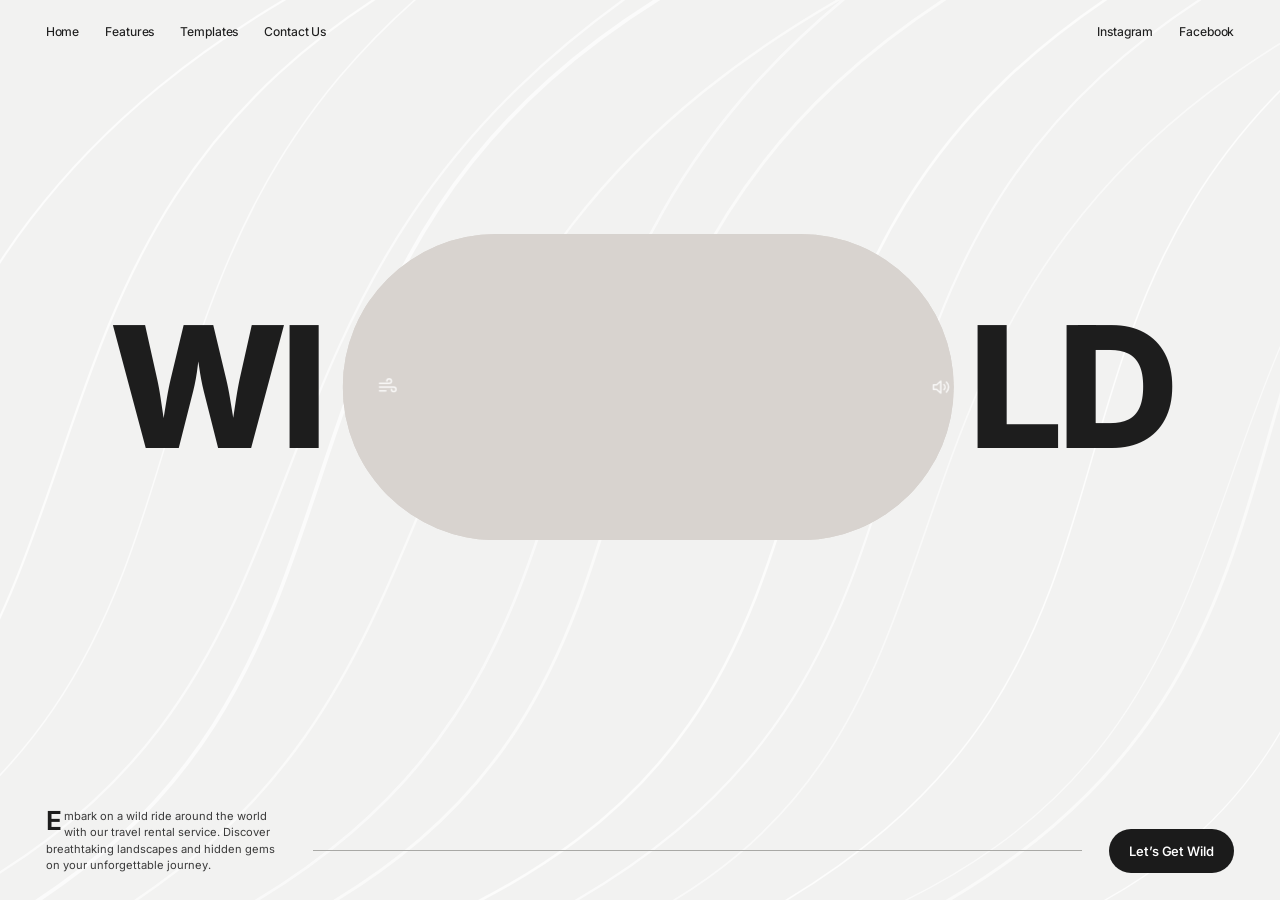
==== index.html @ ed78b102 "Add Wild pill hero: single-file reveal animation with self-hosted Inter Co-Authored-By: Claude Opus " ====
<!doctype html>
<html lang="en">
<head>
<meta charset="utf-8">
<meta name="viewport" content="width=device-width, initial-scale=1">
<title>Wild — Travel Rentals</title>
<meta name="description" content="Wild: travel rental service. Discover breathtaking landscapes and hidden gems.">
<link rel="preload" href="fonts/InterVariable.woff2" as="font" type="font/woff2" crossorigin>
<link rel="preload" href="https://d2ol7oe51mr4n9.cloudfront.net/user_38xzZboKViGWJOttwIXH07lWA1P/726b168c-da47-4682-a255-cc3e02f89bae.jpg" as="image">
<style>
  @font-face {
    font-family: "Inter";
    src: url("fonts/InterVariable.woff2") format("woff2");
    font-weight: 400 800;
    font-style: normal;
    font-display: block;
  }

  :root {
    --page: #ffffff;
    --paper: #f2f2f1;
    --ink: #1d1d1d;
    --ink-2: #3a3a3a;
    --rule: #a9a9a6;
    --btn: #1b1b1b;
    --pill-fill: #d8d3cf;
    --hair: #b9b9b9;
    --fs: min(19.6vh, 13.2vw);
    --side: calc(var(--fs) * 0.27);
  }

  * { box-sizing: border-box; margin: 0; padding: 0; }

  html, body { height: 100%; }

  body {
    background: var(--page);
    color: var(--ink);
    font-family: "Inter", system-ui, sans-serif;
    overflow: hidden;
    -webkit-font-smoothing: antialiased;
    text-rendering: optimizeLegibility;
  }

  a { color: inherit; text-decoration: none; }

  /* ---------- background ---------- */
  .paper {
    position: fixed;
    inset: 0;
    background: var(--paper);
    opacity: 0;
    pointer-events: none;
    z-index: 0;
  }
  .paper svg { position: absolute; inset: 0; width: 100%; height: 100%; display: block; }
  .paper path { fill: none; stroke: #fff; stroke-linecap: round; vector-effect: non-scaling-stroke; }

  /* ---------- nav ---------- */
  .nav {
    position: fixed;
    top: 0; left: 0; right: 0;
    display: flex;
    justify-content: space-between;
    align-items: center;
    padding: calc(var(--fs) * 0.14) var(--side) 0;
    font-size: max(12px, calc(var(--fs) * 0.072));
    font-weight: 450;
    letter-spacing: -0.005em;
    z-index: 3;
    transform: translateY(-140%);
  }
  .nav ul { display: flex; list-style: none; gap: 2.1em; }
  .nav a { transition: opacity .2s; }
  .nav a:hover { opacity: .55; }
  .nav a:focus-visible, .btn:focus-visible, .icon-btn:focus-visible {
    outline: 2px solid var(--ink); outline-offset: 3px; border-radius: 4px;
  }

  /* ---------- hero ---------- */
  .hero {
    position: fixed;
    left: 50%;
    top: 43%;
    transform: translate(-50%, -50%);
    display: flex;
    align-items: center;
    font-size: var(--fs);
    gap: 0.026em;
    z-index: 2;
  }
  .word {
    font-weight: 800;
    letter-spacing: -0.045em;
    line-height: 0.8;
    white-space: nowrap;
    color: var(--ink);
    user-select: none;
  }
  .word.wi { padding-right: 0.045em; } /* re-balance trailing tracking */

  .pill {
    position: relative;
    flex: none;
    height: 1.81em;
    width: 0.012em;
    border-radius: 999px;
    overflow: hidden;
    background: var(--pill-fill);
    clip-path: inset(50% 0);
    isolation: isolate;
  }
  .pill video {
    position: absolute;
    top: 0;
    left: 50%;
    height: 100%;
    width: 4.2em;
    transform: translateX(-50%);
    object-fit: cover;
    object-position: center top;
    display: block;
    background: var(--pill-fill) url("https://d2ol7oe51mr4n9.cloudfront.net/user_38xzZboKViGWJOttwIXH07lWA1P/726b168c-da47-4682-a255-cc3e02f89bae.jpg") center top / cover no-repeat;
  }
  .hairline {
    position: absolute;
    inset: 0;
    background: var(--hair);
    z-index: 1;
  }
  .icon-btn {
    position: absolute;
    top: 50%;
    width: 0.13em;
    height: 0.13em;
    min-width: 22px; min-height: 22px;
    transform: translateY(-50%);
    display: grid;
    place-items: center;
    background: none;
    border: 0;
    color: #fff;
    opacity: 0;
    z-index: 2;
    cursor: pointer;
    padding: 0;
  }
  .icon-btn svg { width: 100%; height: 100%; display: block; overflow: visible; }
  .icon-btn svg * { fill: none; stroke: currentColor; stroke-width: 1.5; stroke-linecap: round; stroke-linejoin: round; vector-effect: non-scaling-stroke; }
  .icon-breeze { left: 0.2em; cursor: default; }
  .icon-sound { right: 0.2em; }
  .icon-sound .waves { transition: opacity .25s; }
  .icon-sound[aria-pressed="false"] .waves { opacity: 0; }

  /* ---------- footer ---------- */
  .foot {
    position: fixed;
    left: 0; right: 0; bottom: 0;
    display: flex;
    align-items: flex-end;
    gap: calc(var(--fs) * 0.16);
    padding: 0 var(--side) calc(var(--fs) * 0.16);
    z-index: 3;
    transform: translateY(160%);
  }
  .foot p {
    flex: none;
    width: calc(var(--fs) * 1.42);
    font-size: max(11px, calc(var(--fs) * 0.066));
    line-height: 1.45;
    color: var(--ink-2);
    font-weight: 400;
  }
  .foot p::first-letter {
    float: left;
    font-size: 2.35em;
    line-height: 0.86;
    font-weight: 650;
    color: var(--ink);
    padding: 0.06em 0.08em 0 0;
  }
  .rule {
    flex: 1;
    height: 1px;
    background: var(--rule);
    margin-bottom: calc(var(--fs) * 0.13);
    transform: scaleX(0);
    transform-origin: center;
  }
  .btn {
    flex: none;
    display: inline-flex;
    align-items: center;
    justify-content: center;
    height: max(38px, calc(var(--fs) * 0.26));
    padding: 0 1.6em;
    border: 0;
    border-radius: 999px;
    background: var(--btn);
    color: #fff;
    font: inherit;
    font-size: max(13px, calc(var(--fs) * 0.075));
    font-weight: 550;
    letter-spacing: -0.01em;
    cursor: pointer;
    transition: transform .2s, background .2s;
  }
  .btn:hover { background: #000; transform: translateY(-1px); }
  .btn:active { transform: translateY(0) scale(.98); }

  /* ---------- phone ---------- */
  @media (max-width: 720px) {
    :root { --fs: min(34vw, 16.5vh); --side: 20px; }
    .nav { padding: 18px 20px 0; font-size: 12.5px; }
    .nav ul { gap: 1.25em; }
    .nav .social { display: none; }

    .hero {
      top: 47%;
      flex-direction: column;
      gap: 0.03em;
    }
    .word.wi { padding-right: 0; }
    .pill {
      width: calc(100vw - 40px);
      height: 1.5px;
      clip-path: inset(0 50%);
    }
    .pill video {
      top: 50%;
      left: 0;
      width: 100%;
      height: calc((100vw - 40px) / 1.85);
      transform: translateY(-50%);
    }
    .icon-btn { width: 20px; height: 20px; }
    .icon-breeze { left: 18px; }
    .icon-sound { right: 18px; }

    .foot {
      flex-direction: column;
      align-items: stretch;
      gap: 14px;
      padding: 0 20px 20px;
    }
    .foot p { width: 100%; font-size: 13px; line-height: 1.5; }
    .foot .row { display: flex; align-items: center; gap: 16px; }
    .rule { margin-bottom: 0; }
    .btn { height: 38px; font-size: 13px; padding: 0 18px; }
  }
  @media (min-width: 721px) {
    .foot .row { display: contents; }
  }
</style>
</head>
<body>
  <div class="paper" aria-hidden="true">
    <svg id="lines" viewBox="0 0 1440 960" preserveAspectRatio="none"></svg>
  </div>

  <nav class="nav" aria-label="Main">
    <ul>
      <li><a href="#">Home</a></li>
      <li><a href="#">Features</a></li>
      <li><a href="#">Templates</a></li>
      <li><a href="#">Contact Us</a></li>
    </ul>
    <ul class="social">
      <li><a href="#">Instagram</a></li>
      <li><a href="#">Facebook</a></li>
    </ul>
  </nav>

  <main>
    <h1 class="hero" aria-label="Wild">
      <span class="word wi" aria-hidden="true">WI</span>
      <span class="pill" id="pill">
        <video id="scene" muted loop playsinline autoplay preload="auto"
               poster="https://d2ol7oe51mr4n9.cloudfront.net/user_38xzZboKViGWJOttwIXH07lWA1P/726b168c-da47-4682-a255-cc3e02f89bae.jpg"
               src="https://d2ol7oe51mr4n9.cloudfront.net/user_38xzZboKViGWJOttwIXH07lWA1P/175fbbcd-e50a-480c-bab2-ca16d4678322.mp4"
               aria-label="A floating island with a waterfall above sunset clouds"></video>
        <span class="hairline" id="hairline"></span>
        <span class="icon-btn icon-breeze" aria-hidden="true">
          <svg viewBox="0 0 24 24"><path d="M3 8h10.5a2.5 2.5 0 1 0-2.5-2.5"/><path d="M3 12h15.5a2.5 2.5 0 1 1-2.5 2.5"/><path d="M3 16h7"/></svg>
        </span>
        <button class="icon-btn icon-sound" id="sound" type="button" aria-pressed="true" aria-label="Toggle sound icon">
          <svg viewBox="0 0 24 24"><path d="M4 9.5h3.5L12 5.5v13l-4.5-4H4z"/><g class="waves"><path d="M15.5 9.2a4 4 0 0 1 0 5.6"/><path d="M18.2 6.6a7.6 7.6 0 0 1 0 10.8"/></g></svg>
        </button>
      </span>
      <span class="word ld" aria-hidden="true">LD</span>
    </h1>
  </main>

  <footer class="foot">
    <p>Embark on a wild ride around the world with our travel rental service. Discover breathtaking landscapes and hidden gems on your unforgettable journey.</p>
    <div class="row">
      <span class="rule" id="rule" aria-hidden="true"></span>
      <button class="btn" id="replay" type="button">Let’s Get Wild</button>
    </div>
  </footer>

<script>
(() => {
  "use strict";

  const DUR = 2100;
  const CLIP_DUR = 4.25;
  const $ = (s) => document.querySelector(s);
  const pill = $("#pill"), hairline = $("#hairline"), hero = $(".hero");
  const nav = $(".nav"), foot = $(".foot"), paper = $(".paper"), rule = $("#rule");
  const video = $("#scene");
  const icons = document.querySelectorAll(".icon-btn");
  const phoneMQ = matchMedia("(max-width: 720px)");
  const reduceMQ = matchMedia("(prefers-reduced-motion: reduce)");
  const params = new URLSearchParams(location.search);
  const REC = params.get("rec") === "1";

  /* ---------- background strokes ---------- */
  (function drawLines() {
    const svg = $("#lines");
    let seed = 7;
    const rnd = () => (seed = (seed * 16807) % 2147483647) / 2147483647;
    const N = 15;
    let out = "";
    for (let i = 0; i < N; i++) {
      const sx = -520 + i * 118 + (rnd() - 0.5) * 60;
      const ex = sx + 780 + rnd() * 180;
      const c1x = sx + 520 + rnd() * 140, c1y = 700 + rnd() * 90;
      const c2x = sx + 160 + rnd() * 160, c2y = 240 + rnd() * 90;
      const w = (1.2 + rnd() * 2.7).toFixed(2);
      const o = (0.55 + rnd() * 0.30).toFixed(2);
      out += `<path d="M${sx.toFixed(1)} 1000 C${c1x.toFixed(1)} ${c1y.toFixed(1)} ${c2x.toFixed(1)} ${c2y.toFixed(1)} ${ex.toFixed(1)} -40" stroke-width="${w}" stroke-opacity="${o}"/>`;
    }
    svg.innerHTML = out;
  })();

  /* ---------- timeline ---------- */
  const E1 = "cubic-bezier(.5,0,.3,1)";
  const E2 = "cubic-bezier(.45,0,.3,1)";
  const E3 = "cubic-bezier(.4,0,.2,1)";
  const EDROP = "cubic-bezier(.2,.8,.2,1)";
  const EASE = "cubic-bezier(.4,0,.2,1)";

  function pillFrames(phone) {
    if (phone) {
      const H = "((100vw - 40px) / 1.85)";
      return [
        { height: "1.5px", offset: 0 },
        { height: "1.5px", offset: 0.14, easing: E1 },
        { height: `calc(${H} * 0.10)`, offset: 0.30, easing: E2 },
        { height: `calc(${H} * 0.55)`, offset: 0.58, easing: E3 },
        { height: `calc(${H} * 1)`, offset: 1 }
      ];
    }
    return [
      { width: "0.012em", offset: 0 },
      { width: "0.012em", offset: 0.14, easing: E1 },
      { width: "0.16em", offset: 0.30, easing: E2 },
      { width: "1.81em", offset: 0.58, easing: E3 },
      { width: "3.62em", offset: 1 }
    ];
  }

  function build() {
    const phone = phoneMQ.matches;
    const opts = { duration: DUR, fill: "both" };
    const clipFrom = phone ? "inset(0% 50%)" : "inset(50% 0%)";
    const gapFrames = phone
      ? [{ gap: "0.03em", offset: 0 }, { gap: "0.03em", offset: 0.14, easing: E2 }, { gap: "0.065em", offset: 0.58, easing: E3 }, { gap: "0.1em", offset: 1 }]
      : [{ gap: "0.026em", offset: 0 }, { gap: "0.026em", offset: 0.14, easing: E2 }, { gap: "0.05em", offset: 0.58, easing: E3 }, { gap: "0.085em", offset: 1 }];

    const list = [
      pill.animate(pillFrames(phone), opts),
      pill.animate([
        { clipPath: clipFrom, offset: 0, easing: EASE },
        { clipPath: "inset(0% 0%)", offset: 0.14 },
        { clipPath: "inset(0% 0%)", offset: 1 }
      ], opts),
      hairline.animate([
        { opacity: 1, offset: 0 }, { opacity: 1, offset: 0.14, easing: "ease-in-out" },
        { opacity: 0, offset: 0.30 }, { opacity: 0, offset: 1 }
      ], opts),
      hero.animate(gapFrames, opts),
      paper.animate([
        { opacity: 0, offset: 0 }, { opacity: 0, offset: 0.45, easing: "ease-in-out" },
        { opacity: 1, offset: 0.78 }, { opacity: 1, offset: 1 }
      ], opts),
      nav.animate([
        { transform: "translateY(-140%)", offset: 0 }, { transform: "translateY(-140%)", offset: 0.50, easing: EDROP },
        { transform: "translateY(0)", offset: 0.86 }, { transform: "translateY(0)", offset: 1 }
      ], opts),
      foot.animate([
        { transform: "translateY(160%)", offset: 0 }, { transform: "translateY(160%)", offset: 0.52, easing: EDROP },
        { transform: "translateY(0)", offset: 0.90 }, { transform: "translateY(0)", offset: 1 }
      ], opts),
      rule.animate([
        { transform: "scaleX(0)", offset: 0 }, { transform: "scaleX(0)", offset: 0.40, easing: EASE },
        { transform: "scaleX(1)", offset: 0.95 }, { transform: "scaleX(1)", offset: 1 }
      ], opts),
      ...[...icons].map((el) => el.animate([
        { opacity: 0, offset: 0 }, { opacity: 0, offset: 0.80, easing: "ease-out" }, { opacity: 0.85, offset: 1 }
      ], opts))
    ];
    list.forEach((a) => a.pause());
    return { phone, list };
  }

  let tl = null;
  let busy = false;
  let token = 0;

  const setTime = (t) => tl.list.forEach((a) => (a.currentTime = t));
  function run(rate) {
    tl.list.forEach((a) => { a.playbackRate = rate; a.play(); });
    return Promise.all(tl.list.map((a) => a.finished)).catch(() => {});
  }
  const wait = (ms) => new Promise((r) => setTimeout(r, ms));

  async function open() {
    const my = ++token;
    busy = true;
    setTime(0);
    await run(1);
    if (my === token) busy = false;
  }

  async function collapse() {
    const my = ++token;
    busy = true;
    setTime(DUR);
    await run(-1);
    if (my !== token) return false;
    return true;
  }

  async function replay() {
    if (busy || reduceMQ.matches) return;
    const ok = await collapse();
    if (!ok) return;
    await wait(260);
    if (busy && tl) open();
  }

  function settle() {
    // finish whatever is running and snap to the opened state
    token++;
    busy = false;
    if (tl) tl.list.forEach((a) => a.cancel());
    tl = build();
    tl.list.forEach((a) => { a.playbackRate = 1; a.finish(); });
  }

  /* ---------- interaction ---------- */
  $("#replay").addEventListener("click", replay);

  $("#sound").addEventListener("click", (e) => {
    const b = e.currentTarget;
    const on = b.getAttribute("aria-pressed") !== "true";
    b.setAttribute("aria-pressed", String(on));
    video.muted = true; // the clip is silent
  });

  let rAF = 0;
  addEventListener("resize", () => {
    cancelAnimationFrame(rAF);
    rAF = requestAnimationFrame(settle);
  });

  /* ---------- video ---------- */
  function setupVideo() {
    video.muted = true;
    if (reduceMQ.matches) {
      video.removeAttribute("autoplay");
      video.pause();
      return;
    }
    const p = video.play();
    if (p && p.catch) p.catch(() => {});
  }

  window.__recVideo = (t) => {
    const d = isFinite(video.duration) && video.duration > 0 ? video.duration : CLIP_DUR;
    return (((t % d) + d) % d) + 1 / 120;
  };

  /* ---------- start ---------- */
  async function start() {
    tl = build();
    setupVideo();
    if (reduceMQ.matches) {
      tl.list.forEach((a) => a.finish());
      return;
    }
    if (REC) {
      open();
      setTimeout(() => collapse(), 4900);
      return;
    }
    open();
  }

  tl = build(); // lock in the t=0 state immediately
  const fontsReady = document.fonts && document.fonts.ready ? document.fonts.ready : Promise.resolve();
  Promise.race([fontsReady, wait(2500)]).then(() => {
    tl.list.forEach((a) => a.cancel());
    start();
  });
})();
</script>
</body>
</html>
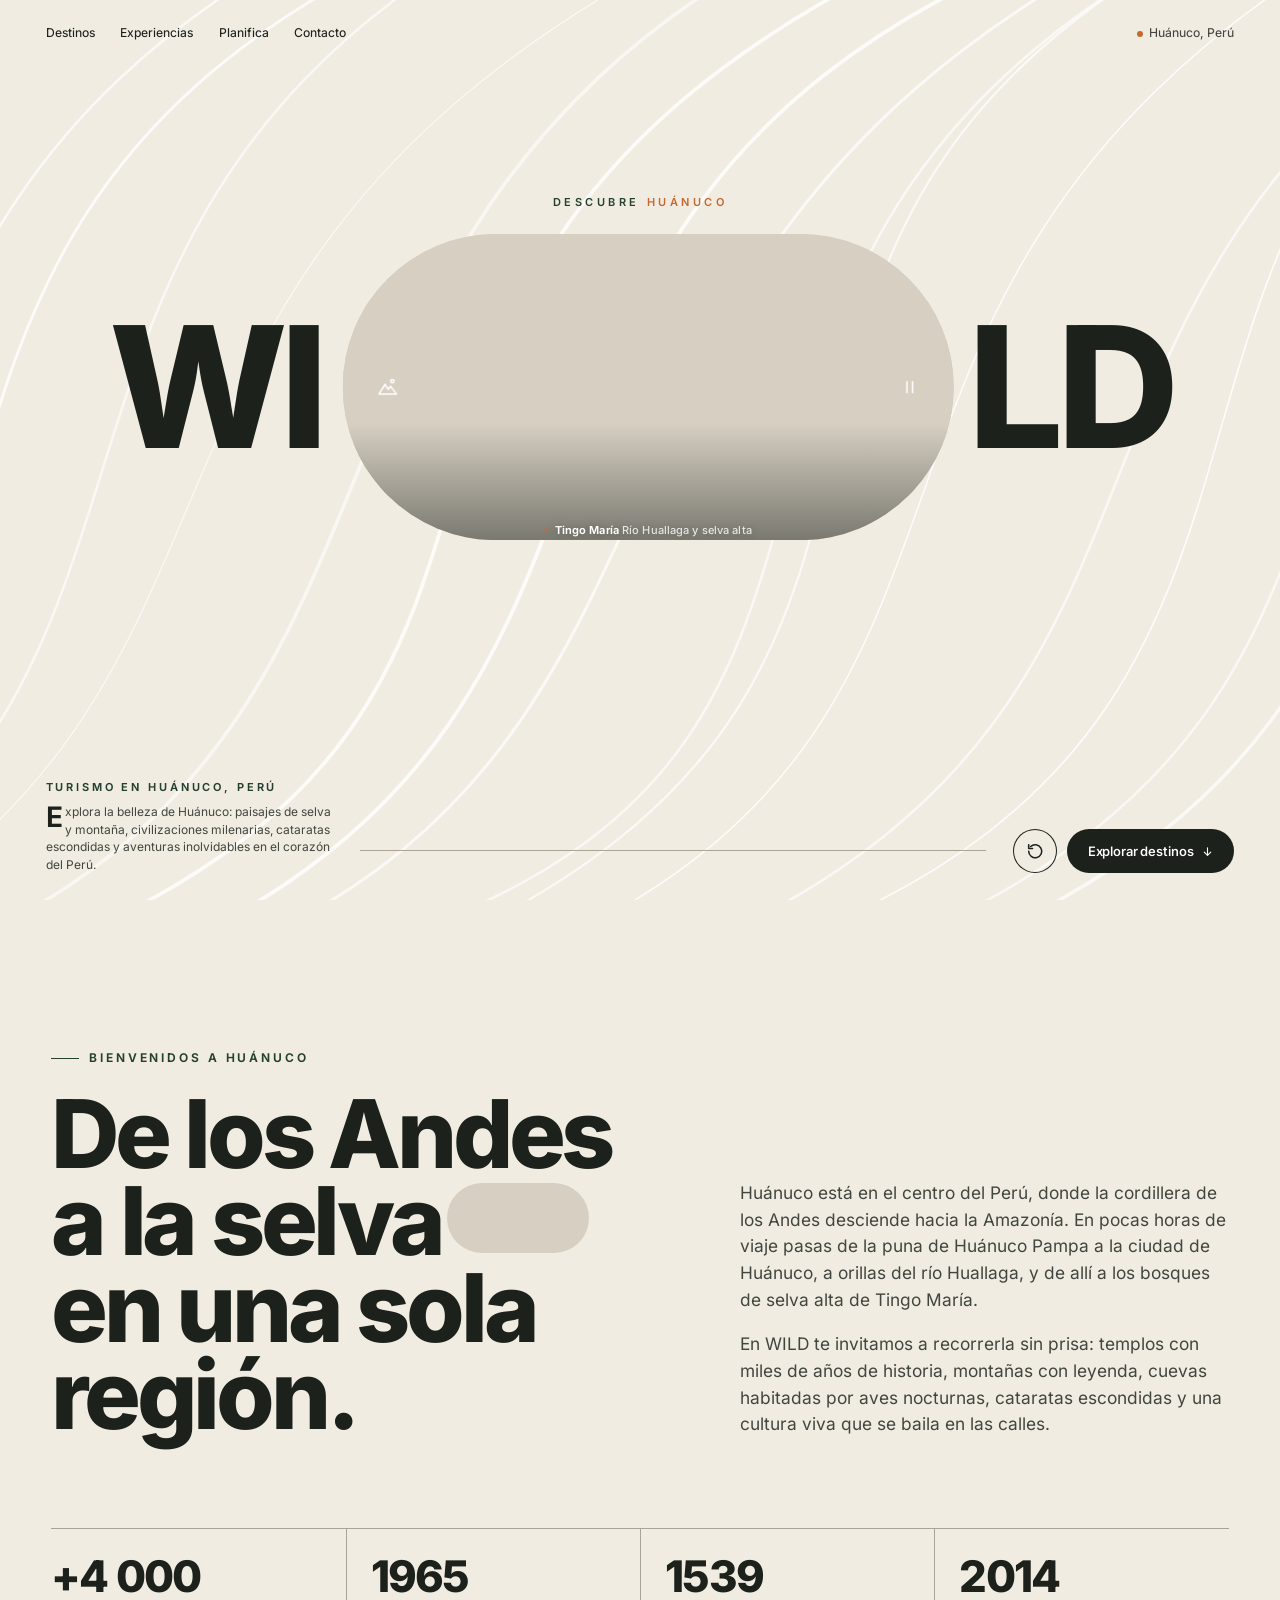
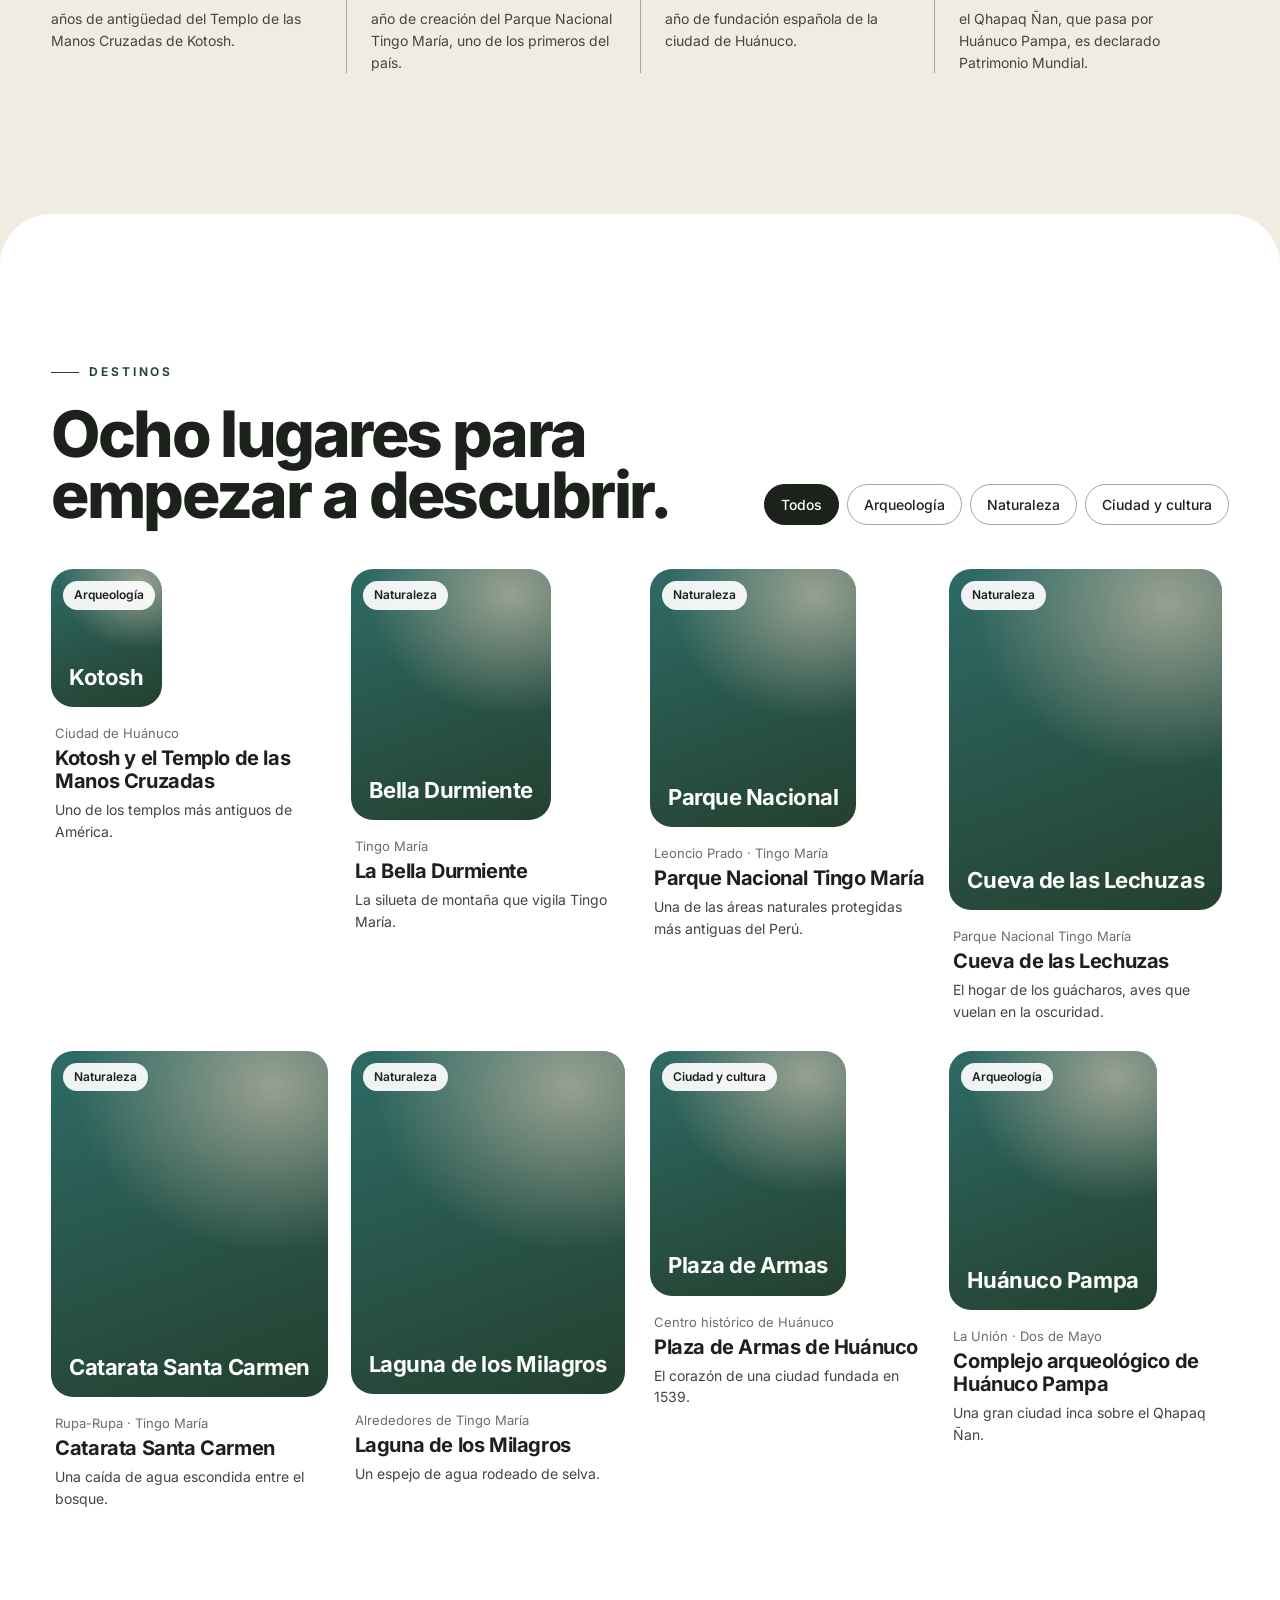
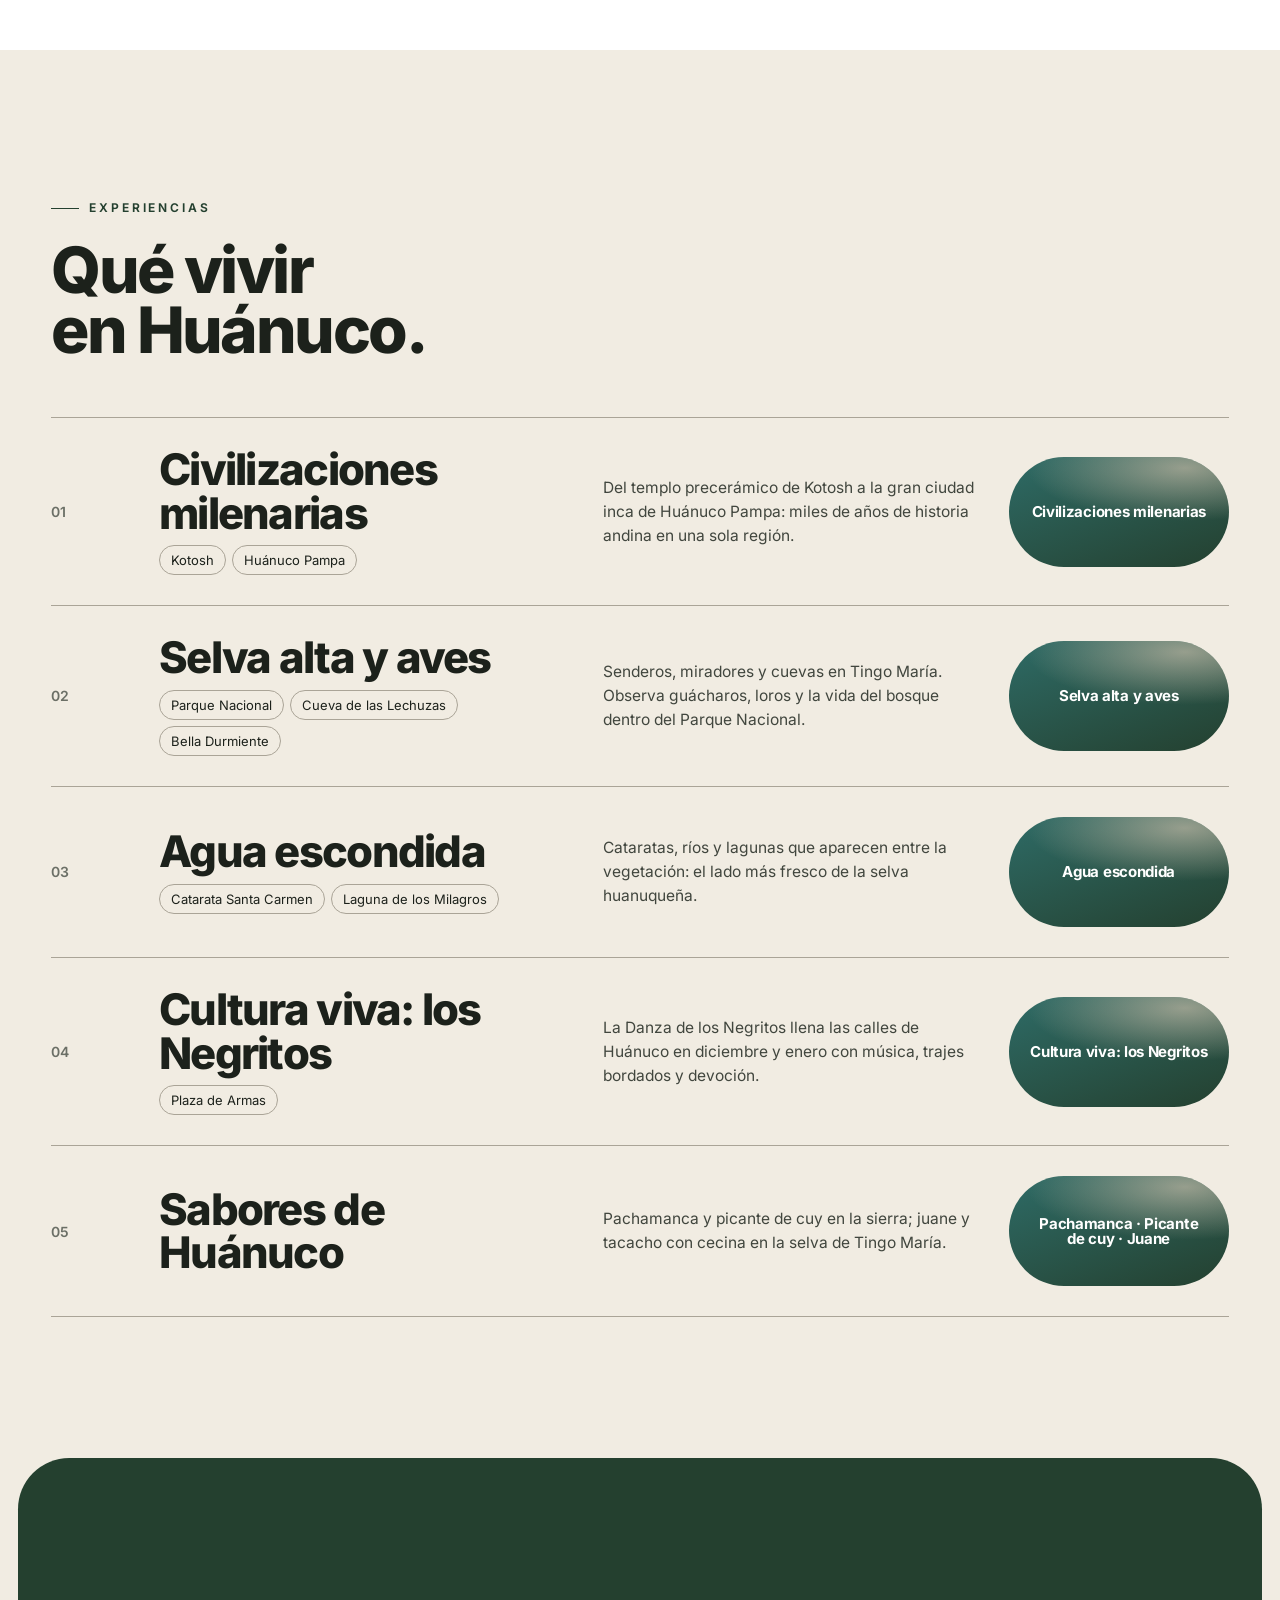
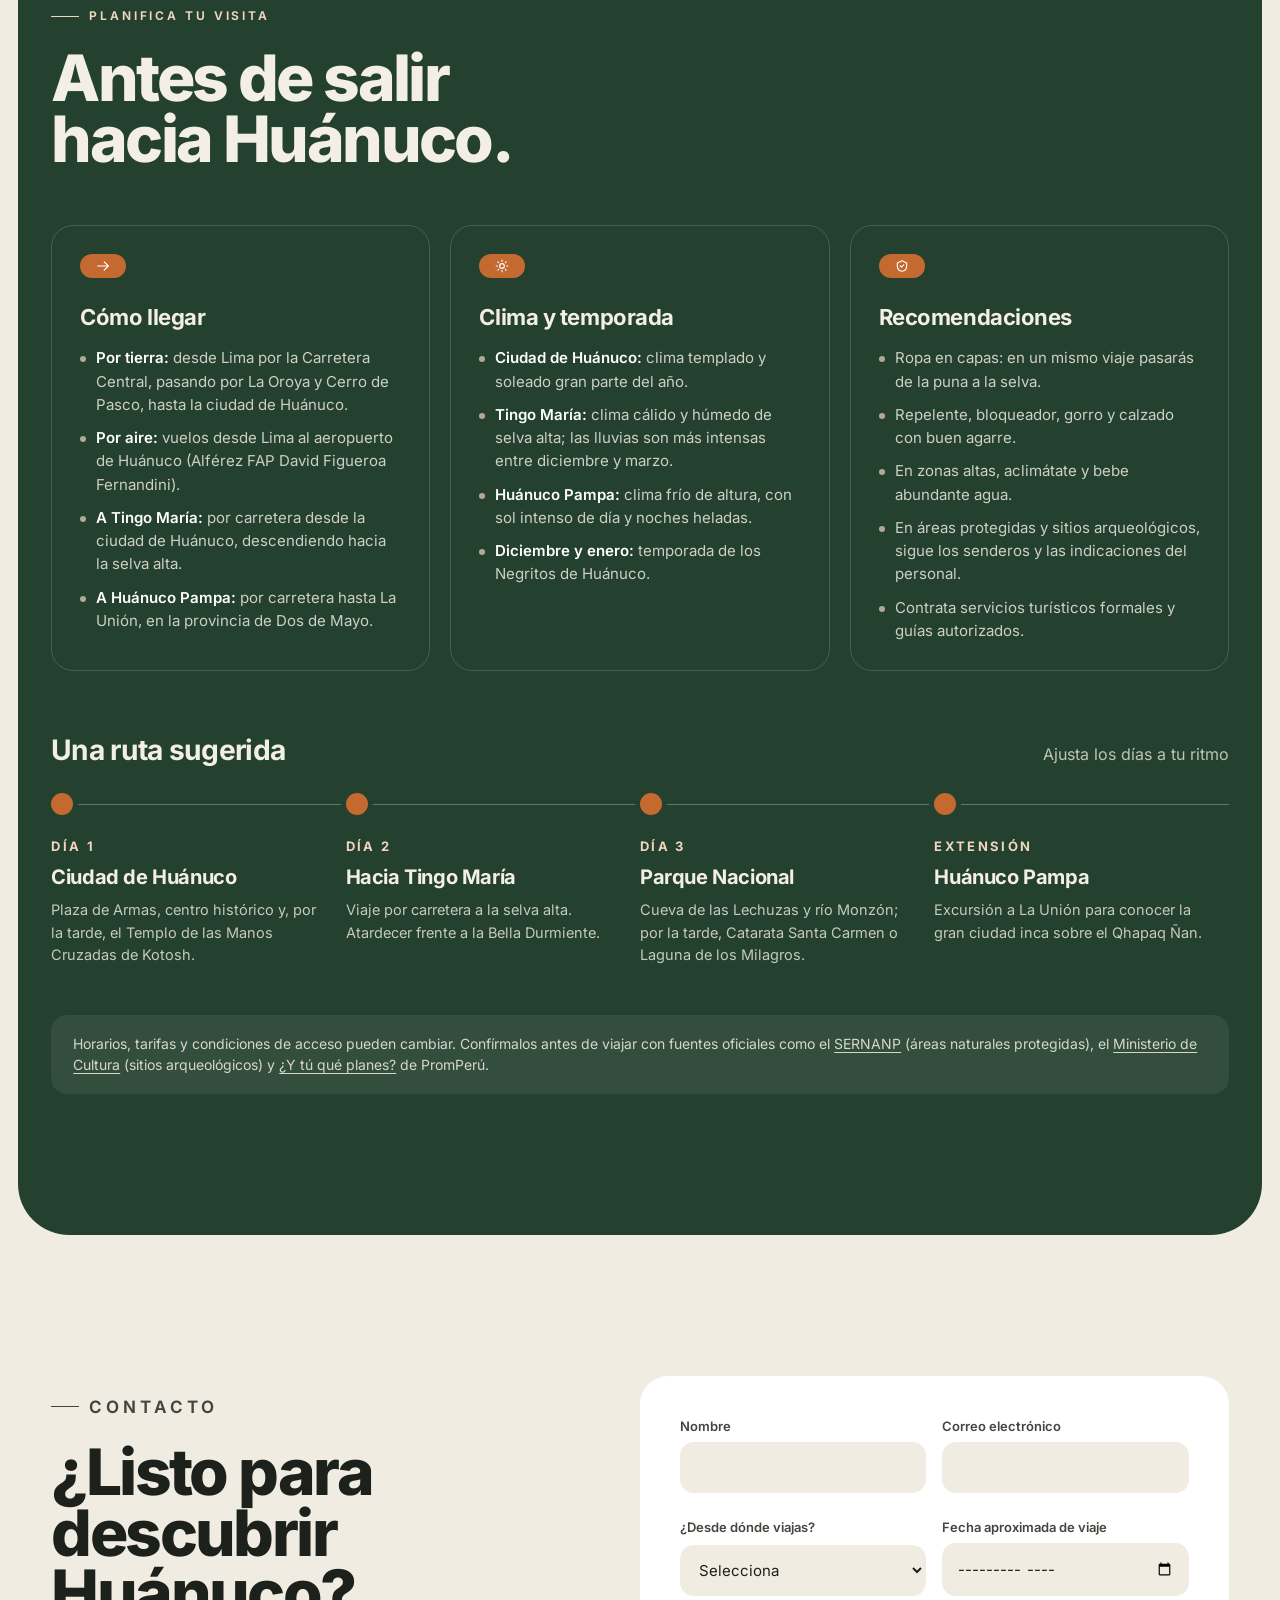
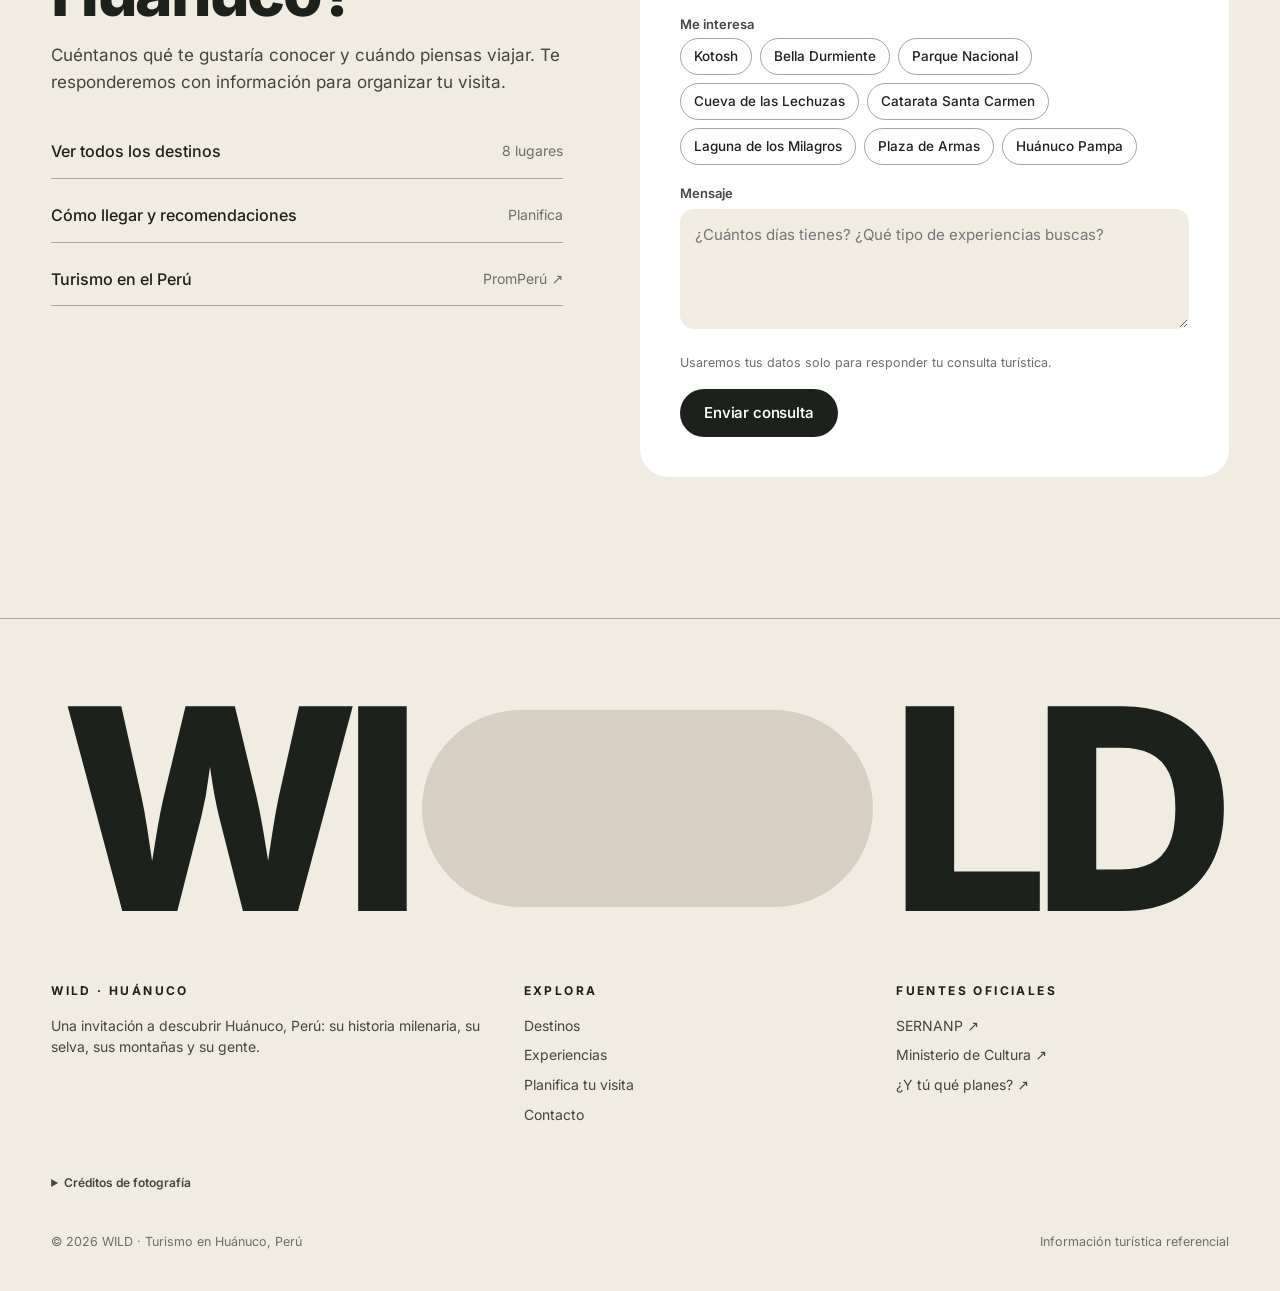
==== commit 7a5c8a1b: "Convierte WILD en sitio de turismo de Huánuco (estructura y contenido) Co-Authored-By: Claude Opus 5" ====
--- a/index.html
+++ b/index.html
@@ -1,511 +1,333 @@
 <!doctype html>
-<html lang="en">
+<html lang="es">
 <head>
 <meta charset="utf-8">
-<meta name="viewport" content="width=device-width, initial-scale=1">
-<title>Wild — Travel Rentals</title>
-<meta name="description" content="Wild: travel rental service. Discover breathtaking landscapes and hidden gems.">
+<meta name="viewport" content="width=device-width, initial-scale=1, viewport-fit=cover">
+<title>WILD · Descubre Huánuco, Perú</title>
+<meta name="description" content="WILD invita a descubrir Huánuco, Perú: Kotosh, la Bella Durmiente, el Parque Nacional Tingo María, la Cueva de las Lechuzas, Huánuco Pampa y mucho más.">
+<meta name="theme-color" content="#f1ece2">
+<meta property="og:title" content="WILD · Descubre Huánuco, Perú">
+<meta property="og:description" content="Paisajes de selva y montaña, civilizaciones milenarias, cataratas escondidas y aventuras inolvidables en el corazón del Perú.">
+<meta property="og:image" content="assets/img/hero-poster.jpg">
+<link rel="icon" href="data:image/svg+xml,%3Csvg xmlns='http://www.w3.org/2000/svg' viewBox='0 0 32 32'%3E%3Crect x='3' y='10' width='26' height='13' rx='6.5' fill='%23c4692f'/%3E%3C/svg%3E">
 <link rel="preload" href="fonts/InterVariable.woff2" as="font" type="font/woff2" crossorigin>
-<link rel="preload" href="https://d2ol7oe51mr4n9.cloudfront.net/user_38xzZboKViGWJOttwIXH07lWA1P/726b168c-da47-4682-a255-cc3e02f89bae.jpg" as="image">
-<style>
-  @font-face {
-    font-family: "Inter";
-    src: url("fonts/InterVariable.woff2") format("woff2");
-    font-weight: 400 800;
-    font-style: normal;
-    font-display: block;
-  }
-
-  :root {
-    --page: #ffffff;
-    --paper: #f2f2f1;
-    --ink: #1d1d1d;
-    --ink-2: #3a3a3a;
-    --rule: #a9a9a6;
-    --btn: #1b1b1b;
-    --pill-fill: #d8d3cf;
-    --hair: #b9b9b9;
-    --fs: min(19.6vh, 13.2vw);
-    --side: calc(var(--fs) * 0.27);
-  }
-
-  * { box-sizing: border-box; margin: 0; padding: 0; }
-
-  html, body { height: 100%; }
-
-  body {
-    background: var(--page);
-    color: var(--ink);
-    font-family: "Inter", system-ui, sans-serif;
-    overflow: hidden;
-    -webkit-font-smoothing: antialiased;
-    text-rendering: optimizeLegibility;
-  }
-
-  a { color: inherit; text-decoration: none; }
-
-  /* ---------- background ---------- */
-  .paper {
-    position: fixed;
-    inset: 0;
-    background: var(--paper);
-    opacity: 0;
-    pointer-events: none;
-    z-index: 0;
-  }
-  .paper svg { position: absolute; inset: 0; width: 100%; height: 100%; display: block; }
-  .paper path { fill: none; stroke: #fff; stroke-linecap: round; vector-effect: non-scaling-stroke; }
-
-  /* ---------- nav ---------- */
-  .nav {
-    position: fixed;
-    top: 0; left: 0; right: 0;
-    display: flex;
-    justify-content: space-between;
-    align-items: center;
-    padding: calc(var(--fs) * 0.14) var(--side) 0;
-    font-size: max(12px, calc(var(--fs) * 0.072));
-    font-weight: 450;
-    letter-spacing: -0.005em;
-    z-index: 3;
-    transform: translateY(-140%);
-  }
-  .nav ul { display: flex; list-style: none; gap: 2.1em; }
-  .nav a { transition: opacity .2s; }
-  .nav a:hover { opacity: .55; }
-  .nav a:focus-visible, .btn:focus-visible, .icon-btn:focus-visible {
-    outline: 2px solid var(--ink); outline-offset: 3px; border-radius: 4px;
-  }
-
-  /* ---------- hero ---------- */
-  .hero {
-    position: fixed;
-    left: 50%;
-    top: 43%;
-    transform: translate(-50%, -50%);
-    display: flex;
-    align-items: center;
-    font-size: var(--fs);
-    gap: 0.026em;
-    z-index: 2;
-  }
-  .word {
-    font-weight: 800;
-    letter-spacing: -0.045em;
-    line-height: 0.8;
-    white-space: nowrap;
-    color: var(--ink);
-    user-select: none;
-  }
-  .word.wi { padding-right: 0.045em; } /* re-balance trailing tracking */
-
-  .pill {
-    position: relative;
-    flex: none;
-    height: 1.81em;
-    width: 0.012em;
-    border-radius: 999px;
-    overflow: hidden;
-    background: var(--pill-fill);
-    clip-path: inset(50% 0);
-    isolation: isolate;
-  }
-  .pill video {
-    position: absolute;
-    top: 0;
-    left: 50%;
-    height: 100%;
-    width: 4.2em;
-    transform: translateX(-50%);
-    object-fit: cover;
-    object-position: center top;
-    display: block;
-    background: var(--pill-fill) url("https://d2ol7oe51mr4n9.cloudfront.net/user_38xzZboKViGWJOttwIXH07lWA1P/726b168c-da47-4682-a255-cc3e02f89bae.jpg") center top / cover no-repeat;
-  }
-  .hairline {
-    position: absolute;
-    inset: 0;
-    background: var(--hair);
-    z-index: 1;
-  }
-  .icon-btn {
-    position: absolute;
-    top: 50%;
-    width: 0.13em;
-    height: 0.13em;
-    min-width: 22px; min-height: 22px;
-    transform: translateY(-50%);
-    display: grid;
-    place-items: center;
-    background: none;
-    border: 0;
-    color: #fff;
-    opacity: 0;
-    z-index: 2;
-    cursor: pointer;
-    padding: 0;
-  }
-  .icon-btn svg { width: 100%; height: 100%; display: block; overflow: visible; }
-  .icon-btn svg * { fill: none; stroke: currentColor; stroke-width: 1.5; stroke-linecap: round; stroke-linejoin: round; vector-effect: non-scaling-stroke; }
-  .icon-breeze { left: 0.2em; cursor: default; }
-  .icon-sound { right: 0.2em; }
-  .icon-sound .waves { transition: opacity .25s; }
-  .icon-sound[aria-pressed="false"] .waves { opacity: 0; }
-
-  /* ---------- footer ---------- */
-  .foot {
-    position: fixed;
-    left: 0; right: 0; bottom: 0;
-    display: flex;
-    align-items: flex-end;
-    gap: calc(var(--fs) * 0.16);
-    padding: 0 var(--side) calc(var(--fs) * 0.16);
-    z-index: 3;
-    transform: translateY(160%);
-  }
-  .foot p {
-    flex: none;
-    width: calc(var(--fs) * 1.42);
-    font-size: max(11px, calc(var(--fs) * 0.066));
-    line-height: 1.45;
-    color: var(--ink-2);
-    font-weight: 400;
-  }
-  .foot p::first-letter {
-    float: left;
-    font-size: 2.35em;
-    line-height: 0.86;
-    font-weight: 650;
-    color: var(--ink);
-    padding: 0.06em 0.08em 0 0;
-  }
-  .rule {
-    flex: 1;
-    height: 1px;
-    background: var(--rule);
-    margin-bottom: calc(var(--fs) * 0.13);
-    transform: scaleX(0);
-    transform-origin: center;
-  }
-  .btn {
-    flex: none;
-    display: inline-flex;
-    align-items: center;
-    justify-content: center;
-    height: max(38px, calc(var(--fs) * 0.26));
-    padding: 0 1.6em;
-    border: 0;
-    border-radius: 999px;
-    background: var(--btn);
-    color: #fff;
-    font: inherit;
-    font-size: max(13px, calc(var(--fs) * 0.075));
-    font-weight: 550;
-    letter-spacing: -0.01em;
-    cursor: pointer;
-    transition: transform .2s, background .2s;
-  }
-  .btn:hover { background: #000; transform: translateY(-1px); }
-  .btn:active { transform: translateY(0) scale(.98); }
-
-  /* ---------- phone ---------- */
-  @media (max-width: 720px) {
-    :root { --fs: min(34vw, 16.5vh); --side: 20px; }
-    .nav { padding: 18px 20px 0; font-size: 12.5px; }
-    .nav ul { gap: 1.25em; }
-    .nav .social { display: none; }
-
-    .hero {
-      top: 47%;
-      flex-direction: column;
-      gap: 0.03em;
-    }
-    .word.wi { padding-right: 0; }
-    .pill {
-      width: calc(100vw - 40px);
-      height: 1.5px;
-      clip-path: inset(0 50%);
-    }
-    .pill video {
-      top: 50%;
-      left: 0;
-      width: 100%;
-      height: calc((100vw - 40px) / 1.85);
-      transform: translateY(-50%);
-    }
-    .icon-btn { width: 20px; height: 20px; }
-    .icon-breeze { left: 18px; }
-    .icon-sound { right: 18px; }
-
-    .foot {
-      flex-direction: column;
-      align-items: stretch;
-      gap: 14px;
-      padding: 0 20px 20px;
-    }
-    .foot p { width: 100%; font-size: 13px; line-height: 1.5; }
-    .foot .row { display: flex; align-items: center; gap: 16px; }
-    .rule { margin-bottom: 0; }
-    .btn { height: 38px; font-size: 13px; padding: 0 18px; }
-  }
-  @media (min-width: 721px) {
-    .foot .row { display: contents; }
-  }
-</style>
+<link rel="preload" href="assets/img/hero-poster.jpg" as="image">
+<link rel="stylesheet" href="css/styles.css">
 </head>
-<body>
-  <div class="paper" aria-hidden="true">
+<body class="is-intro">
+<a class="skip" href="#destinos">Saltar al contenido</a>
+
+<!-- ======================= BARRA FIJA ======================= -->
+<div class="bar" id="bar" aria-hidden="true">
+  <a href="#top" class="bar__logo" tabindex="-1">WI<i></i>LD</a>
+  <ul>
+    <li><a href="#destinos" tabindex="-1">Destinos</a></li>
+    <li><a href="#experiencias" tabindex="-1">Experiencias</a></li>
+    <li><a href="#planifica" tabindex="-1">Planifica</a></li>
+  </ul>
+  <a href="#contacto" class="bar__cta" tabindex="-1">Contacto</a>
+</div>
+
+<!-- ======================= PORTADA ======================= -->
+<header class="hero" id="top">
+  <div class="hero__white" aria-hidden="true"></div>
+  <div class="hero__lines" aria-hidden="true">
     <svg id="lines" viewBox="0 0 1440 960" preserveAspectRatio="none"></svg>
   </div>
 
-  <nav class="nav" aria-label="Main">
+  <nav class="nav" aria-label="Principal">
     <ul>
-      <li><a href="#">Home</a></li>
-      <li><a href="#">Features</a></li>
-      <li><a href="#">Templates</a></li>
-      <li><a href="#">Contact Us</a></li>
+      <li><a href="#destinos">Destinos</a></li>
+      <li><a href="#experiencias">Experiencias</a></li>
+      <li><a href="#planifica">Planifica</a></li>
+      <li><a href="#contacto">Contacto</a></li>
     </ul>
-    <ul class="social">
-      <li><a href="#">Instagram</a></li>
-      <li><a href="#">Facebook</a></li>
+    <ul class="nav__social">
+      <li><span class="nav__place">Huánuco, Perú</span></li>
     </ul>
   </nav>
 
-  <main>
-    <h1 class="hero" aria-label="Wild">
-      <span class="word wi" aria-hidden="true">WI</span>
-      <span class="pill" id="pill">
-        <video id="scene" muted loop playsinline autoplay preload="auto"
-               poster="https://d2ol7oe51mr4n9.cloudfront.net/user_38xzZboKViGWJOttwIXH07lWA1P/726b168c-da47-4682-a255-cc3e02f89bae.jpg"
-               src="https://d2ol7oe51mr4n9.cloudfront.net/user_38xzZboKViGWJOttwIXH07lWA1P/175fbbcd-e50a-480c-bab2-ca16d4678322.mp4"
-               aria-label="A floating island with a waterfall above sunset clouds"></video>
-        <span class="hairline" id="hairline"></span>
-        <span class="icon-btn icon-breeze" aria-hidden="true">
-          <svg viewBox="0 0 24 24"><path d="M3 8h10.5a2.5 2.5 0 1 0-2.5-2.5"/><path d="M3 12h15.5a2.5 2.5 0 1 1-2.5 2.5"/><path d="M3 16h7"/></svg>
-        </span>
-        <button class="icon-btn icon-sound" id="sound" type="button" aria-pressed="true" aria-label="Toggle sound icon">
-          <svg viewBox="0 0 24 24"><path d="M4 9.5h3.5L12 5.5v13l-4.5-4H4z"/><g class="waves"><path d="M15.5 9.2a4 4 0 0 1 0 5.6"/><path d="M18.2 6.6a7.6 7.6 0 0 1 0 10.8"/></g></svg>
+  <h1 class="mark" aria-label="WILD — Descubre Huánuco">
+    <span class="mark__eyebrow" aria-hidden="true">Descubre <span>Huánuco</span></span>
+    <span class="word word--wi" aria-hidden="true">WI</span>
+    <span class="pill" id="pill">
+      <video id="scene" muted loop playsinline autoplay preload="auto"
+             poster="assets/img/hero-poster.jpg"
+             aria-label="Paisajes de Huánuco: Tingo María, la Bella Durmiente, Kotosh, Huánuco Pampa, el río Monzón y la Plaza de Armas">
+        <source src="assets/video/huanuco.mp4" type="video/mp4">
+      </video>
+      <span class="pill__shade" aria-hidden="true"></span>
+      <span class="pill__hair" id="hairline"></span>
+      <span class="pill__icon pill__icon--left" aria-hidden="true">
+        <svg viewBox="0 0 24 24"><path d="M2.5 19.5 9 9l3.5 5.5L15 11l6.5 8.5z"/><circle cx="17" cy="5.5" r="1.8"/></svg>
+      </span>
+      <button class="pill__icon pill__icon--right" id="playToggle" type="button" aria-pressed="true" aria-label="Pausar o reproducir el video">
+        <svg viewBox="0 0 24 24"><g class="i-pause"><path d="M9 6v12"/><path d="M15 6v12"/></g><path class="i-play" d="M8 5.5v13l10-6.5z"/></svg>
+      </button>
+      <span class="pill__caption" aria-live="off"><span class="dot"></span><span data-cap><b id="capName">Tingo María</b> <i id="capNote">Río Huallaga y selva alta</i></span></span>
+    </span>
+    <span class="word word--ld" aria-hidden="true">LD</span>
+  </h1>
+
+  <div class="foot">
+    <div class="foot__text">
+      <p class="foot__title">Turismo en Huánuco, Perú</p>
+      <p class="lead">Explora la belleza de Huánuco: paisajes de selva y montaña, civilizaciones milenarias, cataratas escondidas y aventuras inolvidables en el corazón del Perú.</p>
+    </div>
+    <div class="foot__row">
+      <span class="rule" id="rule" aria-hidden="true"></span>
+      <div class="foot__actions">
+        <button class="btn btn--ghost" id="replay" type="button" aria-label="Repetir la animación" title="Repetir la animación">
+          <svg viewBox="0 0 24 24"><path d="M3.5 12a8.5 8.5 0 1 0 2.6-6.1"/><path d="M3.5 3.5v5h5"/></svg>
         </button>
-      </span>
-      <span class="word ld" aria-hidden="true">LD</span>
-    </h1>
-  </main>
-
-  <footer class="foot">
-    <p>Embark on a wild ride around the world with our travel rental service. Discover breathtaking landscapes and hidden gems on your unforgettable journey.</p>
-    <div class="row">
-      <span class="rule" id="rule" aria-hidden="true"></span>
-      <button class="btn" id="replay" type="button">Let’s Get Wild</button>
-    </div>
-  </footer>
-
-<script>
-(() => {
-  "use strict";
-
-  const DUR = 2100;
-  const CLIP_DUR = 4.25;
-  const $ = (s) => document.querySelector(s);
-  const pill = $("#pill"), hairline = $("#hairline"), hero = $(".hero");
-  const nav = $(".nav"), foot = $(".foot"), paper = $(".paper"), rule = $("#rule");
-  const video = $("#scene");
-  const icons = document.querySelectorAll(".icon-btn");
-  const phoneMQ = matchMedia("(max-width: 720px)");
-  const reduceMQ = matchMedia("(prefers-reduced-motion: reduce)");
-  const params = new URLSearchParams(location.search);
-  const REC = params.get("rec") === "1";
-
-  /* ---------- background strokes ---------- */
-  (function drawLines() {
-    const svg = $("#lines");
-    let seed = 7;
-    const rnd = () => (seed = (seed * 16807) % 2147483647) / 2147483647;
-    const N = 15;
-    let out = "";
-    for (let i = 0; i < N; i++) {
-      const sx = -520 + i * 118 + (rnd() - 0.5) * 60;
-      const ex = sx + 780 + rnd() * 180;
-      const c1x = sx + 520 + rnd() * 140, c1y = 700 + rnd() * 90;
-      const c2x = sx + 160 + rnd() * 160, c2y = 240 + rnd() * 90;
-      const w = (1.2 + rnd() * 2.7).toFixed(2);
-      const o = (0.55 + rnd() * 0.30).toFixed(2);
-      out += `<path d="M${sx.toFixed(1)} 1000 C${c1x.toFixed(1)} ${c1y.toFixed(1)} ${c2x.toFixed(1)} ${c2y.toFixed(1)} ${ex.toFixed(1)} -40" stroke-width="${w}" stroke-opacity="${o}"/>`;
-    }
-    svg.innerHTML = out;
-  })();
-
-  /* ---------- timeline ---------- */
-  const E1 = "cubic-bezier(.5,0,.3,1)";
-  const E2 = "cubic-bezier(.45,0,.3,1)";
-  const E3 = "cubic-bezier(.4,0,.2,1)";
-  const EDROP = "cubic-bezier(.2,.8,.2,1)";
-  const EASE = "cubic-bezier(.4,0,.2,1)";
-
-  function pillFrames(phone) {
-    if (phone) {
-      const H = "((100vw - 40px) / 1.85)";
-      return [
-        { height: "1.5px", offset: 0 },
-        { height: "1.5px", offset: 0.14, easing: E1 },
-        { height: `calc(${H} * 0.10)`, offset: 0.30, easing: E2 },
-        { height: `calc(${H} * 0.55)`, offset: 0.58, easing: E3 },
-        { height: `calc(${H} * 1)`, offset: 1 }
-      ];
-    }
-    return [
-      { width: "0.012em", offset: 0 },
-      { width: "0.012em", offset: 0.14, easing: E1 },
-      { width: "0.16em", offset: 0.30, easing: E2 },
-      { width: "1.81em", offset: 0.58, easing: E3 },
-      { width: "3.62em", offset: 1 }
-    ];
-  }
-
-  function build() {
-    const phone = phoneMQ.matches;
-    const opts = { duration: DUR, fill: "both" };
-    const clipFrom = phone ? "inset(0% 50%)" : "inset(50% 0%)";
-    const gapFrames = phone
-      ? [{ gap: "0.03em", offset: 0 }, { gap: "0.03em", offset: 0.14, easing: E2 }, { gap: "0.065em", offset: 0.58, easing: E3 }, { gap: "0.1em", offset: 1 }]
-      : [{ gap: "0.026em", offset: 0 }, { gap: "0.026em", offset: 0.14, easing: E2 }, { gap: "0.05em", offset: 0.58, easing: E3 }, { gap: "0.085em", offset: 1 }];
-
-    const list = [
-      pill.animate(pillFrames(phone), opts),
-      pill.animate([
-        { clipPath: clipFrom, offset: 0, easing: EASE },
-        { clipPath: "inset(0% 0%)", offset: 0.14 },
-        { clipPath: "inset(0% 0%)", offset: 1 }
-      ], opts),
-      hairline.animate([
-        { opacity: 1, offset: 0 }, { opacity: 1, offset: 0.14, easing: "ease-in-out" },
-        { opacity: 0, offset: 0.30 }, { opacity: 0, offset: 1 }
-      ], opts),
-      hero.animate(gapFrames, opts),
-      paper.animate([
-        { opacity: 0, offset: 0 }, { opacity: 0, offset: 0.45, easing: "ease-in-out" },
-        { opacity: 1, offset: 0.78 }, { opacity: 1, offset: 1 }
-      ], opts),
-      nav.animate([
-        { transform: "translateY(-140%)", offset: 0 }, { transform: "translateY(-140%)", offset: 0.50, easing: EDROP },
-        { transform: "translateY(0)", offset: 0.86 }, { transform: "translateY(0)", offset: 1 }
-      ], opts),
-      foot.animate([
-        { transform: "translateY(160%)", offset: 0 }, { transform: "translateY(160%)", offset: 0.52, easing: EDROP },
-        { transform: "translateY(0)", offset: 0.90 }, { transform: "translateY(0)", offset: 1 }
-      ], opts),
-      rule.animate([
-        { transform: "scaleX(0)", offset: 0 }, { transform: "scaleX(0)", offset: 0.40, easing: EASE },
-        { transform: "scaleX(1)", offset: 0.95 }, { transform: "scaleX(1)", offset: 1 }
-      ], opts),
-      ...[...icons].map((el) => el.animate([
-        { opacity: 0, offset: 0 }, { opacity: 0, offset: 0.80, easing: "ease-out" }, { opacity: 0.85, offset: 1 }
-      ], opts))
-    ];
-    list.forEach((a) => a.pause());
-    return { phone, list };
-  }
-
-  let tl = null;
-  let busy = false;
-  let token = 0;
-
-  const setTime = (t) => tl.list.forEach((a) => (a.currentTime = t));
-  function run(rate) {
-    tl.list.forEach((a) => { a.playbackRate = rate; a.play(); });
-    return Promise.all(tl.list.map((a) => a.finished)).catch(() => {});
-  }
-  const wait = (ms) => new Promise((r) => setTimeout(r, ms));
-
-  async function open() {
-    const my = ++token;
-    busy = true;
-    setTime(0);
-    await run(1);
-    if (my === token) busy = false;
-  }
-
-  async function collapse() {
-    const my = ++token;
-    busy = true;
-    setTime(DUR);
-    await run(-1);
-    if (my !== token) return false;
-    return true;
-  }
-
-  async function replay() {
-    if (busy || reduceMQ.matches) return;
-    const ok = await collapse();
-    if (!ok) return;
-    await wait(260);
-    if (busy && tl) open();
-  }
-
-  function settle() {
-    // finish whatever is running and snap to the opened state
-    token++;
-    busy = false;
-    if (tl) tl.list.forEach((a) => a.cancel());
-    tl = build();
-    tl.list.forEach((a) => { a.playbackRate = 1; a.finish(); });
-  }
-
-  /* ---------- interaction ---------- */
-  $("#replay").addEventListener("click", replay);
-
-  $("#sound").addEventListener("click", (e) => {
-    const b = e.currentTarget;
-    const on = b.getAttribute("aria-pressed") !== "true";
-    b.setAttribute("aria-pressed", String(on));
-    video.muted = true; // the clip is silent
-  });
-
-  let rAF = 0;
-  addEventListener("resize", () => {
-    cancelAnimationFrame(rAF);
-    rAF = requestAnimationFrame(settle);
-  });
-
-  /* ---------- video ---------- */
-  function setupVideo() {
-    video.muted = true;
-    if (reduceMQ.matches) {
-      video.removeAttribute("autoplay");
-      video.pause();
-      return;
-    }
-    const p = video.play();
-    if (p && p.catch) p.catch(() => {});
-  }
-
-  window.__recVideo = (t) => {
-    const d = isFinite(video.duration) && video.duration > 0 ? video.duration : CLIP_DUR;
-    return (((t % d) + d) % d) + 1 / 120;
-  };
-
-  /* ---------- start ---------- */
-  async function start() {
-    tl = build();
-    setupVideo();
-    if (reduceMQ.matches) {
-      tl.list.forEach((a) => a.finish());
-      return;
-    }
-    if (REC) {
-      open();
-      setTimeout(() => collapse(), 4900);
-      return;
-    }
-    open();
-  }
-
-  tl = build(); // lock in the t=0 state immediately
-  const fontsReady = document.fonts && document.fonts.ready ? document.fonts.ready : Promise.resolve();
-  Promise.race([fontsReady, wait(2500)]).then(() => {
-    tl.list.forEach((a) => a.cancel());
-    start();
-  });
-})();
-</script>
+        <a class="btn" href="#destinos">Explorar destinos
+          <svg viewBox="0 0 24 24"><path d="M12 5v14"/><path d="m6 13 6 6 6-6"/></svg>
+        </a>
+      </div>
+    </div>
+  </div>
+</header>
+
+<main>
+  <!-- ======================= INTRO ======================= -->
+  <section class="section intro" id="huanuco" aria-labelledby="intro-title">
+    <div class="wrap">
+      <div class="intro__grid">
+        <div class="reveal">
+          <p class="kicker">Bienvenidos a Huánuco</p>
+          <h2 class="h-xl" id="intro-title">De los Andes<br>a la selva<span class="em-pill" data-bg="tingo-pano" aria-hidden="true"></span><br>en una sola región.</h2>
+        </div>
+        <div class="intro__text reveal">
+          <p>Huánuco está en el centro del Perú, donde la cordillera de los Andes desciende hacia la Amazonía. En pocas horas de viaje pasas de la puna de Huánuco Pampa a la ciudad de Huánuco, a orillas del río Huallaga, y de allí a los bosques de selva alta de Tingo María.</p>
+          <p>En WILD te invitamos a recorrerla sin prisa: templos con miles de años de historia, montañas con leyenda, cuevas habitadas por aves nocturnas, cataratas escondidas y una cultura viva que se baila en las calles.</p>
+        </div>
+      </div>
+
+      <div class="facts reveal" role="list">
+        <div class="fact" role="listitem"><b>+4 000</b><span>años de antigüedad del Templo de las Manos Cruzadas de Kotosh.</span></div>
+        <div class="fact" role="listitem"><b>1965</b><span>año de creación del Parque Nacional Tingo María, uno de los primeros del país.</span></div>
+        <div class="fact" role="listitem"><b>1539</b><span>año de fundación española de la ciudad de Huánuco.</span></div>
+        <div class="fact" role="listitem"><b>2014</b><span>el Qhapaq Ñan, que pasa por Huánuco Pampa, es declarado Patrimonio Mundial.</span></div>
+      </div>
+    </div>
+  </section>
+
+  <!-- ======================= DESTINOS ======================= -->
+  <section class="section dest" id="destinos" aria-labelledby="dest-title">
+    <div class="wrap">
+      <div class="dest__head">
+        <div class="reveal">
+          <p class="kicker">Destinos</p>
+          <h2 class="h-lg" id="dest-title">Ocho lugares para<br>empezar a descubrir.</h2>
+        </div>
+        <div class="filters reveal" role="group" aria-label="Filtrar destinos">
+          <button class="chip" type="button" data-filter="all" aria-pressed="true">Todos</button>
+          <button class="chip" type="button" data-filter="arqueologia" aria-pressed="false">Arqueología</button>
+          <button class="chip" type="button" data-filter="naturaleza" aria-pressed="false">Naturaleza</button>
+          <button class="chip" type="button" data-filter="ciudad" aria-pressed="false">Ciudad y cultura</button>
+        </div>
+      </div>
+      <div class="cards" id="cards"></div>
+    </div>
+  </section>
+
+  <!-- ======================= EXPERIENCIAS ======================= -->
+  <section class="section" id="experiencias" aria-labelledby="exp-title">
+    <div class="wrap">
+      <div class="reveal">
+        <p class="kicker">Experiencias</p>
+        <h2 class="h-lg" id="exp-title">Qué vivir<br>en Huánuco.</h2>
+      </div>
+      <div class="exp__list" id="expList"></div>
+    </div>
+  </section>
+
+  <!-- ======================= PLANIFICA ======================= -->
+  <section class="section plan" id="planifica" aria-labelledby="plan-title">
+    <div class="wrap">
+      <div class="reveal">
+        <p class="kicker">Planifica tu visita</p>
+        <h2 class="h-lg" id="plan-title">Antes de salir<br>hacia Huánuco.</h2>
+      </div>
+
+      <div class="plan__grid">
+        <article class="tile reveal">
+          <div class="tile__ico"><svg viewBox="0 0 24 24"><path d="M3 12h18"/><path d="m14 5 7 7-7 7"/></svg></div>
+          <h3>Cómo llegar</h3>
+          <ul>
+            <li><b>Por tierra:</b> desde Lima por la Carretera Central, pasando por La Oroya y Cerro de Pasco, hasta la ciudad de Huánuco.</li>
+            <li><b>Por aire:</b> vuelos desde Lima al aeropuerto de Huánuco (Alférez FAP David Figueroa Fernandini).</li>
+            <li><b>A Tingo María:</b> por carretera desde la ciudad de Huánuco, descendiendo hacia la selva alta.</li>
+            <li><b>A Huánuco Pampa:</b> por carretera hasta La Unión, en la provincia de Dos de Mayo.</li>
+          </ul>
+        </article>
+        <article class="tile reveal">
+          <div class="tile__ico"><svg viewBox="0 0 24 24"><circle cx="12" cy="12" r="4"/><path d="M12 2v2M12 20v2M2 12h2M20 12h2M4.9 4.9l1.4 1.4M17.7 17.7l1.4 1.4M4.9 19.1l1.4-1.4M17.7 6.3l1.4-1.4"/></svg></div>
+          <h3>Clima y temporada</h3>
+          <ul>
+            <li><b>Ciudad de Huánuco:</b> clima templado y soleado gran parte del año.</li>
+            <li><b>Tingo María:</b> clima cálido y húmedo de selva alta; las lluvias son más intensas entre diciembre y marzo.</li>
+            <li><b>Huánuco Pampa:</b> clima frío de altura, con sol intenso de día y noches heladas.</li>
+            <li><b>Diciembre y enero:</b> temporada de los Negritos de Huánuco.</li>
+          </ul>
+        </article>
+        <article class="tile reveal">
+          <div class="tile__ico"><svg viewBox="0 0 24 24"><path d="M12 3 4 7v5c0 4.5 3.4 8.3 8 9 4.6-.7 8-4.5 8-9V7z"/><path d="m9 12 2 2 4-4"/></svg></div>
+          <h3>Recomendaciones</h3>
+          <ul>
+            <li>Ropa en capas: en un mismo viaje pasarás de la puna a la selva.</li>
+            <li>Repelente, bloqueador, gorro y calzado con buen agarre.</li>
+            <li>En zonas altas, aclimátate y bebe abundante agua.</li>
+            <li>En áreas protegidas y sitios arqueológicos, sigue los senderos y las indicaciones del personal.</li>
+            <li>Contrata servicios turísticos formales y guías autorizados.</li>
+          </ul>
+        </article>
+      </div>
+
+      <div class="route reveal">
+        <div class="route__head">
+          <h3 class="h-md">Una ruta sugerida</h3>
+          <span class="muted">Ajusta los días a tu ritmo</span>
+        </div>
+        <div class="route__steps">
+          <div class="step"><div class="step__dot"></div><b>Día 1</b><h4>Ciudad de Huánuco</h4><p>Plaza de Armas, centro histórico y, por la tarde, el Templo de las Manos Cruzadas de Kotosh.</p></div>
+          <div class="step"><div class="step__dot"></div><b>Día 2</b><h4>Hacia Tingo María</h4><p>Viaje por carretera a la selva alta. Atardecer frente a la Bella Durmiente.</p></div>
+          <div class="step"><div class="step__dot"></div><b>Día 3</b><h4>Parque Nacional</h4><p>Cueva de las Lechuzas y río Monzón; por la tarde, Catarata Santa Carmen o Laguna de los Milagros.</p></div>
+          <div class="step"><div class="step__dot"></div><b>Extensión</b><h4>Huánuco Pampa</h4><p>Excursión a La Unión para conocer la gran ciudad inca sobre el Qhapaq Ñan.</p></div>
+        </div>
+      </div>
+
+      <p class="note reveal">Horarios, tarifas y condiciones de acceso pueden cambiar. Confírmalos antes de viajar con fuentes oficiales como el <a href="https://www.gob.pe/sernanp" target="_blank" rel="noopener">SERNANP</a> (áreas naturales protegidas), el <a href="https://www.gob.pe/cultura" target="_blank" rel="noopener">Ministerio de Cultura</a> (sitios arqueológicos) y <a href="https://www.ytuqueplanes.com" target="_blank" rel="noopener">¿Y tú qué planes?</a> de PromPerú.</p>
+    </div>
+  </section>
+
+  <!-- ======================= CONTACTO ======================= -->
+  <section class="section" id="contacto" aria-labelledby="contact-title">
+    <div class="wrap contact__grid">
+      <div class="contact__aside reveal">
+        <p class="kicker">Contacto</p>
+        <h2 class="h-lg" id="contact-title">¿Listo para<br>descubrir Huánuco?</h2>
+        <p>Cuéntanos qué te gustaría conocer y cuándo piensas viajar. Te responderemos con información para organizar tu visita.</p>
+        <div class="contact__links">
+          <a href="#destinos">Ver todos los destinos <span>8 lugares</span></a>
+          <a href="#planifica">Cómo llegar y recomendaciones <span>Planifica</span></a>
+          <a href="https://www.ytuqueplanes.com" target="_blank" rel="noopener">Turismo en el Perú <span>PromPerú ↗</span></a>
+        </div>
+      </div>
+
+      <form class="form reveal" id="form" novalidate>
+        <div class="form__row">
+          <div class="field">
+            <label for="f-name">Nombre</label>
+            <input id="f-name" name="nombre" autocomplete="name" required>
+            <span class="field__err" id="e-name"></span>
+          </div>
+          <div class="field">
+            <label for="f-email">Correo electrónico</label>
+            <input id="f-email" name="email" type="email" autocomplete="email" required>
+            <span class="field__err" id="e-email"></span>
+          </div>
+        </div>
+        <div class="form__row">
+          <div class="field">
+            <label for="f-from">¿Desde dónde viajas?</label>
+            <select id="f-from" name="origen">
+              <option value="">Selecciona</option>
+              <option>Desde otra región del Perú</option>
+              <option>Desde el extranjero</option>
+              <option>Vivo en Huánuco</option>
+            </select>
+          </div>
+          <div class="field">
+            <label for="f-date">Fecha aproximada de viaje</label>
+            <input id="f-date" name="fecha" type="month">
+          </div>
+        </div>
+        <fieldset class="field">
+          <legend>Me interesa</legend>
+          <div class="checks" id="interests"></div>
+        </fieldset>
+        <div class="field">
+          <label for="f-msg">Mensaje</label>
+          <textarea id="f-msg" name="mensaje" required placeholder="¿Cuántos días tienes? ¿Qué tipo de experiencias buscas?"></textarea>
+          <span class="field__err" id="e-msg"></span>
+        </div>
+        <div class="form__foot">
+          <small>Usaremos tus datos solo para responder tu consulta turística.</small>
+          <button class="btn" type="submit">Enviar consulta</button>
+        </div>
+        <p class="form__ok" id="formOk" role="status" tabindex="-1"></p>
+      </form>
+    </div>
+  </section>
+</main>
+
+<!-- ======================= PIE ======================= -->
+<footer class="site-foot">
+  <div class="wrap">
+    <p class="site-foot__big" aria-label="WILD">WI<i data-bg="bella" aria-hidden="true"></i>LD</p>
+    <div class="site-foot__cols">
+      <div>
+        <h4>WILD · Huánuco</h4>
+        <p>Una invitación a descubrir Huánuco, Perú: su historia milenaria, su selva, sus montañas y su gente.</p>
+      </div>
+      <div>
+        <h4>Explora</h4>
+        <ul>
+          <li><a href="#destinos">Destinos</a></li>
+          <li><a href="#experiencias">Experiencias</a></li>
+          <li><a href="#planifica">Planifica tu visita</a></li>
+          <li><a href="#contacto">Contacto</a></li>
+        </ul>
+      </div>
+      <div>
+        <h4>Fuentes oficiales</h4>
+        <ul>
+          <li><a href="https://www.gob.pe/sernanp" target="_blank" rel="noopener">SERNANP ↗</a></li>
+          <li><a href="https://www.gob.pe/cultura" target="_blank" rel="noopener">Ministerio de Cultura ↗</a></li>
+          <li><a href="https://www.ytuqueplanes.com" target="_blank" rel="noopener">¿Y tú qué planes? ↗</a></li>
+        </ul>
+      </div>
+    </div>
+    <details class="credits">
+      <summary>Créditos de fotografía</summary>
+      <p style="margin-top:10px">Fotografías de Wikimedia Commons, usadas bajo sus licencias Creative Commons. El video de la portada es un montaje hecho con estas fotografías.</p>
+      <ul id="credits"></ul>
+    </details>
+    <div class="site-foot__legal">
+      <span>© <span id="year"></span> WILD · Turismo en Huánuco, Perú</span>
+      <span>Información turística referencial</span>
+    </div>
+  </div>
+</footer>
+
+<!-- ======================= MODAL DESTINO ======================= -->
+<dialog class="modal" id="modal" aria-labelledby="m-title">
+  <button class="modal__close" type="button" data-close aria-label="Cerrar">
+    <svg viewBox="0 0 24 24"><path d="M6 6l12 12M18 6 6 18"/></svg>
+  </button>
+  <div class="modal__inner">
+    <div class="modal__media" id="m-media"></div>
+    <div class="modal__body">
+      <span class="modal__tag" id="m-tag"></span>
+      <h3 id="m-title"></h3>
+      <p class="modal__place" id="m-place"></p>
+      <p class="modal__intro" id="m-intro"></p>
+      <div class="modal__blocks">
+        <div class="modal__block"><h4>Qué ver</h4><ul id="m-see"></ul></div>
+        <div class="modal__block"><h4>Cómo visitarlo</h4><p id="m-access"></p></div>
+        <div class="modal__block"><h4>Recomendaciones</h4><ul id="m-tips"></ul></div>
+      </div>
+      <div class="modal__actions">
+        <a class="btn" href="#contacto" id="m-ask">Solicitar información</a>
+        <button class="btn btn--light" type="button" id="m-next">Siguiente destino →</button>
+      </div>
+    </div>
+  </div>
+</dialog>
+
+<script src="js/data.js"></script>
+<script src="js/credits.js"></script>
+<script src="js/main.js"></script>
 </body>
 </html>
--- a/css/styles.css
+++ b/css/styles.css
@@ -0,0 +1,750 @@
+/* =========================================================
+   WILD · Turismo en Huánuco, Perú
+   ========================================================= */
+
+@font-face {
+  font-family: "Inter";
+  src: url("../fonts/InterVariable.woff2") format("woff2");
+  font-weight: 400 800;
+  font-style: normal;
+  font-display: block;
+}
+
+:root {
+  /* Paleta inspirada en Huánuco */
+  --paper: #f1ece2;        /* arcilla clara de los Andes */
+  --paper-2: #e8e1d3;
+  --white: #ffffff;
+  --ink: #1c211b;          /* noche de selva */
+  --ink-2: #41463e;
+  --ink-3: #6b6f66;
+  --rule: #aaa497;
+  --jungle: #24402f;       /* bosque de Tingo María */
+  --jungle-2: #2f5a40;
+  --river: #2e6b66;        /* río Huallaga */
+  --sunset: #c4692f;       /* atardecer andino */
+  --sunset-soft: #f0d6bf;
+  --stone: #8b8172;        /* piedra de Kotosh y Huánuco Pampa */
+  --pill-fill: #d6cfc2;
+  --hair: #b6b1a6;
+  --btn: #1c211b;
+
+  --fs: min(19.6vh, 13.2vw);
+  --side: calc(var(--fs) * 0.27);
+  --wrap: min(1240px, calc(100vw - 2 * clamp(20px, 4vw, 56px)));
+  --radius: 22px;
+  --ease: cubic-bezier(.2,.8,.2,1);
+}
+
+* { box-sizing: border-box; margin: 0; padding: 0; }
+
+html { scroll-behavior: smooth; -webkit-text-size-adjust: 100%; }
+@media (prefers-reduced-motion: reduce) { html { scroll-behavior: auto; } }
+
+body {
+  background: var(--paper);
+  color: var(--ink);
+  font-family: "Inter", system-ui, sans-serif;
+  font-size: 16px;
+  line-height: 1.55;
+  -webkit-font-smoothing: antialiased;
+  text-rendering: optimizeLegibility;
+  overflow-x: hidden;
+}
+body.is-intro { overflow: hidden; }
+
+a { color: inherit; text-decoration: none; }
+img { display: block; max-width: 100%; }
+button { font: inherit; color: inherit; }
+
+:focus-visible { outline: 2px solid var(--sunset); outline-offset: 3px; border-radius: 6px; }
+
+.skip {
+  position: absolute; left: 12px; top: -60px; z-index: 100;
+  background: var(--ink); color: #fff; padding: 10px 14px; border-radius: 999px;
+}
+.skip:focus { top: 12px; }
+
+.visually-hidden {
+  position: absolute !important; width: 1px; height: 1px; overflow: hidden;
+  clip: rect(0 0 0 0); white-space: nowrap;
+}
+
+/* =========================================================
+   HERO
+   ========================================================= */
+.hero {
+  position: relative;
+  height: 100vh;
+  height: 100svh;
+  min-height: 520px;
+  overflow: hidden;
+  isolation: isolate;
+}
+
+.hero__white {
+  position: absolute; inset: 0;
+  background: var(--white);
+  z-index: 0;
+  pointer-events: none;
+}
+.hero__lines {
+  position: absolute; inset: 0;
+  opacity: 0;
+  z-index: 0;
+  pointer-events: none;
+}
+.hero__lines svg { width: 100%; height: 100%; display: block; }
+.hero__lines path { fill: none; stroke: #fff; stroke-linecap: round; vector-effect: non-scaling-stroke; }
+
+/* nav */
+.nav {
+  position: absolute;
+  top: 0; left: 0; right: 0;
+  display: flex;
+  justify-content: space-between;
+  align-items: center;
+  padding: calc(var(--fs) * 0.14) var(--side) 0;
+  font-size: max(12px, calc(var(--fs) * 0.072));
+  font-weight: 450;
+  z-index: 4;
+  transform: translateY(-140%);
+}
+.nav ul { display: flex; list-style: none; gap: 2.1em; }
+.nav a { transition: opacity .2s; }
+.nav a:hover { opacity: .55; }
+.nav__place { display: inline-flex; align-items: center; gap: .5em; color: var(--ink-2); }
+.nav__place::before {
+  content: ""; width: .5em; height: .5em; border-radius: 50%;
+  background: var(--sunset);
+}
+
+/* word + pill */
+.mark {
+  position: absolute;
+  left: 50%;
+  top: 43%;
+  transform: translate(-50%, -50%);
+  display: flex;
+  align-items: center;
+  font-size: var(--fs);
+  gap: 0.026em;
+  z-index: 2;
+}
+.mark__eyebrow {
+  position: absolute;
+  left: 50%;
+  bottom: calc(50% + var(--fs) * 1.04);
+  transform: translateX(-50%);
+  font-size: max(11px, calc(var(--fs) * 0.062));
+  font-weight: 600;
+  letter-spacing: .32em;
+  text-transform: uppercase;
+  white-space: nowrap;
+  color: var(--jungle);
+  opacity: 0;
+}
+.mark__eyebrow span { color: var(--sunset); }
+.word {
+  font-weight: 800;
+  letter-spacing: -0.045em;
+  line-height: 0.8;
+  white-space: nowrap;
+  color: var(--ink);
+  user-select: none;
+}
+.word--wi { padding-right: 0.045em; }
+
+.pill {
+  position: relative;
+  flex: none;
+  height: 1.81em;
+  width: 0.012em;
+  border-radius: 999px;
+  overflow: hidden;
+  background: var(--pill-fill);
+  clip-path: inset(50% 0);
+  isolation: isolate;
+}
+.pill video {
+  position: absolute;
+  top: 0;
+  left: 50%;
+  height: 100%;
+  width: 4.2em;
+  transform: translateX(-50%);
+  object-fit: cover;
+  object-position: center top;
+  display: block;
+  background: var(--pill-fill) url("../assets/img/hero-poster.jpg") center top / cover no-repeat;
+}
+.pill__hair {
+  position: absolute; inset: 0;
+  background: var(--hair);
+  z-index: 1;
+}
+.pill__shade {
+  position: absolute; inset: 0;
+  background: linear-gradient(to top, rgba(10,16,12,.45), rgba(10,16,12,0) 38%);
+  z-index: 1;
+  pointer-events: none;
+}
+.pill__icon {
+  position: absolute;
+  top: 50%;
+  width: max(22px, 0.13em);
+  height: max(22px, 0.13em);
+  transform: translateY(-50%);
+  display: grid; place-items: center;
+  background: none; border: 0;
+  color: #fff;
+  opacity: 0;
+  z-index: 2;
+  padding: 0;
+}
+.pill__icon svg { width: 100%; height: 100%; display: block; overflow: visible; }
+.pill__icon svg * { fill: none; stroke: currentColor; stroke-width: 1.5; stroke-linecap: round; stroke-linejoin: round; vector-effect: non-scaling-stroke; }
+.pill__icon--left { left: 0.2em; }
+.pill__icon--right { right: 0.2em; cursor: pointer; }
+.pill__icon--right .i-play { display: none; }
+.pill__icon--right[aria-pressed="false"] .i-play { display: block; }
+.pill__icon--right[aria-pressed="false"] .i-pause { display: none; }
+
+.pill__caption {
+  position: absolute;
+  left: 50%;
+  bottom: 0.11em;
+  transform: translateX(-50%);
+  z-index: 2;
+  font-size: max(11px, calc(var(--fs) * 0.058));
+  font-weight: 500;
+  color: #fff;
+  white-space: nowrap;
+  letter-spacing: .01em;
+  opacity: 0;
+  text-shadow: 0 1px 8px rgba(0,0,0,.35);
+  display: flex; align-items: center; gap: .55em;
+}
+.pill__caption b { font-weight: 650; }
+.pill__caption i { font-style: normal; opacity: .8; }
+.pill__caption .dot { width: .35em; height: .35em; border-radius: 50%; background: var(--sunset); }
+.pill__caption [data-cap] { transition: opacity .35s; }
+
+/* footer of hero */
+.foot {
+  position: absolute;
+  left: 0; right: 0; bottom: 0;
+  display: flex;
+  align-items: flex-end;
+  gap: calc(var(--fs) * 0.16);
+  padding: 0 var(--side) calc(var(--fs) * 0.16);
+  z-index: 4;
+  transform: translateY(160%);
+}
+.foot__text { flex: none; width: calc(var(--fs) * 1.7); }
+.foot__title {
+  font-size: max(11px, calc(var(--fs) * 0.06));
+  letter-spacing: .26em;
+  text-transform: uppercase;
+  font-weight: 650;
+  color: var(--jungle);
+  margin-bottom: .7em;
+}
+.foot p.lead {
+  font-size: max(12px, calc(var(--fs) * 0.066));
+  line-height: 1.45;
+  color: var(--ink-2);
+}
+.foot p.lead::first-letter {
+  float: left;
+  font-size: 2.35em;
+  line-height: 0.86;
+  font-weight: 650;
+  color: var(--ink);
+  padding: 0.06em 0.08em 0 0;
+}
+.foot__row { display: contents; }
+.rule {
+  flex: 1;
+  height: 1px;
+  background: var(--rule);
+  margin-bottom: calc(max(38px, calc(var(--fs) * 0.26)) / 2);
+  transform: scaleX(0);
+  transform-origin: center;
+}
+.foot__actions { display: flex; gap: 10px; align-items: center; flex: none; }
+
+.btn {
+  display: inline-flex; align-items: center; justify-content: center; gap: .55em;
+  height: max(40px, calc(var(--fs) * 0.26));
+  padding: 0 1.6em;
+  border: 0;
+  border-radius: 999px;
+  background: var(--btn);
+  color: #fff;
+  font-size: max(13px, calc(var(--fs) * 0.075));
+  font-weight: 550;
+  letter-spacing: -0.01em;
+  cursor: pointer;
+  white-space: nowrap;
+  transition: transform .2s, background .2s;
+}
+.btn:hover { background: var(--jungle); transform: translateY(-1px); }
+.btn:active { transform: translateY(0) scale(.98); }
+.btn svg { width: 1em; height: 1em; }
+.btn--ghost {
+  background: transparent; color: var(--ink);
+  box-shadow: inset 0 0 0 1px var(--ink);
+  width: max(40px, calc(var(--fs) * 0.26));
+  padding: 0;
+}
+.btn--ghost:hover { background: var(--ink); color: #fff; }
+.btn--ghost svg { width: 42%; height: 42%; }
+.btn svg * { fill: none; stroke: currentColor; stroke-width: 2; stroke-linecap: round; stroke-linejoin: round; }
+
+/* =========================================================
+   STICKY BAR
+   ========================================================= */
+.bar {
+  position: fixed;
+  top: 12px; left: 50%;
+  transform: translate(-50%, -150%);
+  z-index: 50;
+  display: flex; align-items: center; gap: 18px;
+  padding: 7px 8px 7px 20px;
+  background: rgba(28,33,27,.92);
+  backdrop-filter: blur(10px);
+  -webkit-backdrop-filter: blur(10px);
+  color: #fff;
+  border-radius: 999px;
+  font-size: 14px;
+  transition: transform .5s var(--ease);
+  max-width: calc(100vw - 24px);
+}
+.bar.is-on { transform: translate(-50%, 0); }
+.bar__logo { font-weight: 800; letter-spacing: -.04em; font-size: 17px; display: flex; align-items: center; gap: 6px; }
+.bar__logo i { display: inline-block; width: 18px; height: 9px; border-radius: 99px; background: var(--sunset); }
+.bar ul { display: flex; gap: 18px; list-style: none; }
+.bar ul a { opacity: .8; transition: opacity .2s; }
+.bar ul a:hover, .bar ul a[aria-current="true"] { opacity: 1; }
+.bar__cta { background: #fff; color: var(--ink); border-radius: 999px; padding: 7px 14px; font-weight: 600; }
+
+/* =========================================================
+   GENERIC SECTIONS
+   ========================================================= */
+.section { padding: clamp(72px, 11vw, 150px) 0; position: relative; }
+.wrap { width: var(--wrap); margin: 0 auto; }
+
+.kicker {
+  display: inline-flex; align-items: center; gap: 10px;
+  font-size: 12px; font-weight: 650; letter-spacing: .24em; text-transform: uppercase;
+  color: var(--jungle);
+  margin-bottom: 22px;
+}
+.kicker::before { content: ""; width: 28px; height: 1px; background: currentColor; }
+
+.h-xl {
+  font-size: clamp(42px, 7.4vw, 112px);
+  font-weight: 800;
+  letter-spacing: -0.045em;
+  line-height: .92;
+}
+.h-lg {
+  font-size: clamp(34px, 5vw, 72px);
+  font-weight: 800;
+  letter-spacing: -0.04em;
+  line-height: .95;
+}
+.h-md { font-size: clamp(22px, 2.2vw, 30px); font-weight: 700; letter-spacing: -0.025em; line-height: 1.1; }
+.muted { color: var(--ink-2); }
+.em-pill {
+  display: inline-block;
+  width: 1.5em; height: .74em;
+  border-radius: 999px;
+  vertical-align: .02em;
+  background: var(--pill-fill) center / cover no-repeat;
+  margin: 0 .06em;
+}
+
+.reveal { opacity: 0; transform: translateY(28px); transition: opacity .9s var(--ease), transform .9s var(--ease); }
+.reveal.is-in { opacity: 1; transform: none; }
+@media (prefers-reduced-motion: reduce) { .reveal { opacity: 1; transform: none; transition: none; } }
+
+/* =========================================================
+   INTRO
+   ========================================================= */
+.intro__grid {
+  display: grid;
+  grid-template-columns: 1.25fr 1fr;
+  gap: clamp(32px, 6vw, 96px);
+  align-items: end;
+}
+.intro__text p { font-size: clamp(17px, 1.35vw, 19px); color: var(--ink-2); max-width: 34em; }
+.intro__text p + p { margin-top: 1em; }
+.facts {
+  margin-top: clamp(48px, 7vw, 96px);
+  display: grid;
+  grid-template-columns: repeat(4, 1fr);
+  border-top: 1px solid var(--rule);
+}
+.fact { padding: 26px 24px 0 0; }
+.fact + .fact { padding-left: 24px; border-left: 1px solid var(--rule); }
+.fact b { display: block; font-size: clamp(30px, 3.4vw, 46px); font-weight: 800; letter-spacing: -.04em; line-height: 1; }
+.fact span { display: block; margin-top: 10px; font-size: 14px; color: var(--ink-2); max-width: 20em; }
+
+/* =========================================================
+   DESTINOS
+   ========================================================= */
+.dest { background: var(--white); border-radius: clamp(28px, 4vw, 56px) clamp(28px, 4vw, 56px) 0 0; }
+.dest__head { display: flex; justify-content: space-between; align-items: flex-end; gap: 32px; flex-wrap: wrap; margin-bottom: 44px; }
+.filters { display: flex; flex-wrap: wrap; gap: 8px; }
+.chip {
+  border: 1px solid var(--rule);
+  background: transparent;
+  padding: 9px 16px;
+  border-radius: 999px;
+  font-size: 14px;
+  font-weight: 500;
+  cursor: pointer;
+  transition: background .2s, color .2s, border-color .2s;
+}
+.chip:hover { border-color: var(--ink); }
+.chip[aria-pressed="true"] { background: var(--ink); color: #fff; border-color: var(--ink); }
+
+.cards {
+  display: grid;
+  grid-template-columns: repeat(4, 1fr);
+  gap: 28px 20px;
+}
+.card {
+  display: flex; flex-direction: column;
+  text-align: left;
+  background: none; border: 0; padding: 0;
+  cursor: pointer;
+}
+.card[hidden] { display: none; }
+.card__media {
+  position: relative;
+  aspect-ratio: 4 / 5;
+  border-radius: var(--radius);
+  overflow: hidden;
+  background: var(--paper-2);
+}
+.card__media img {
+  width: 100%; height: 100%; object-fit: cover;
+  transition: transform 1.2s var(--ease);
+}
+.card:hover .card__media img, .card:focus-visible .card__media img { transform: scale(1.06); }
+.card__tag {
+  position: absolute; left: 12px; top: 12px;
+  background: rgba(255,255,255,.92);
+  color: var(--ink);
+  font-size: 12px; font-weight: 600;
+  padding: 5px 11px; border-radius: 999px;
+}
+.card__go {
+  position: absolute; right: 12px; bottom: 12px;
+  width: 42px; height: 42px; border-radius: 50%;
+  background: #fff; color: var(--ink);
+  display: grid; place-items: center;
+  transform: scale(.85); opacity: 0;
+  transition: transform .35s var(--ease), opacity .35s;
+}
+.card__go svg { width: 16px; height: 16px; }
+.card__go svg * { fill: none; stroke: currentColor; stroke-width: 2; stroke-linecap: round; stroke-linejoin: round; }
+.card:hover .card__go, .card:focus-visible .card__go { transform: scale(1); opacity: 1; }
+.card__body { padding: 16px 4px 0; }
+.card__place { font-size: 13px; color: var(--ink-3); display: flex; gap: 6px; align-items: center; }
+.card__name { font-size: 20px; font-weight: 700; letter-spacing: -.02em; line-height: 1.15; margin-top: 4px; }
+.card__line { font-size: 14px; color: var(--ink-2); margin-top: 6px; }
+
+.ph {
+  width: 100%; height: 100%;
+  display: grid; place-items: end start;
+  padding: 18px;
+  color: #fff;
+  background:
+    radial-gradient(120% 80% at 80% 10%, rgba(240,214,191,.55), transparent 60%),
+    linear-gradient(160deg, var(--river), var(--jungle));
+  font-weight: 700; letter-spacing: -.02em; font-size: 22px; line-height: 1.05;
+}
+
+/* =========================================================
+   MODAL
+   ========================================================= */
+dialog.modal {
+  border: 0;
+  padding: 0;
+  margin: auto;
+  width: min(1080px, calc(100vw - 32px));
+  max-height: calc(100vh - 32px);
+  max-height: calc(100dvh - 32px);
+  border-radius: 28px;
+  background: var(--white);
+  color: var(--ink);
+  overflow: hidden;
+}
+dialog.modal::backdrop { background: rgba(16,22,17,.62); backdrop-filter: blur(4px); }
+dialog.modal[open] { animation: pop .45s var(--ease); }
+@keyframes pop { from { opacity: 0; transform: translateY(24px) scale(.98); } }
+.modal__inner { display: grid; grid-template-columns: 1fr 1.05fr; max-height: inherit; }
+.modal__media { position: relative; min-height: 100%; background: var(--paper-2); }
+.modal__media img { position: absolute; inset: 0; width: 100%; height: 100%; object-fit: cover; }
+.modal__credit {
+  position: absolute; left: 12px; bottom: 12px; right: 12px;
+  font-size: 11px; color: #fff; opacity: .9;
+  text-shadow: 0 1px 6px rgba(0,0,0,.6);
+}
+.modal__credit a { text-decoration: underline; }
+.modal__body { padding: clamp(24px, 4vw, 48px); overflow-y: auto; max-height: calc(100vh - 32px); max-height: calc(100dvh - 32px); }
+.modal__close {
+  position: absolute; top: 14px; right: 14px; z-index: 3;
+  width: 42px; height: 42px; border-radius: 50%;
+  border: 0; background: rgba(255,255,255,.95); cursor: pointer;
+  display: grid; place-items: center;
+  box-shadow: 0 2px 12px rgba(0,0,0,.12);
+}
+.modal__close svg { width: 16px; height: 16px; }
+.modal__close svg * { stroke: currentColor; stroke-width: 2; stroke-linecap: round; }
+.modal__tag { display: inline-block; font-size: 12px; font-weight: 600; padding: 5px 11px; border-radius: 999px; background: var(--sunset-soft); color: #6b3412; }
+.modal h3 { font-size: clamp(30px, 3.4vw, 46px); font-weight: 800; letter-spacing: -.04em; line-height: .98; margin: 14px 0 8px; }
+.modal__place { color: var(--ink-3); font-size: 15px; }
+.modal__intro { font-size: 17px; color: var(--ink-2); margin-top: 18px; }
+.modal__blocks { margin-top: 26px; display: grid; gap: 18px; }
+.modal__block { border-top: 1px solid var(--paper-2); padding-top: 16px; }
+.modal__block h4 { font-size: 12px; letter-spacing: .2em; text-transform: uppercase; color: var(--jungle); margin-bottom: 8px; }
+.modal__block ul { list-style: none; display: grid; gap: 6px; }
+.modal__block li { padding-left: 18px; position: relative; color: var(--ink-2); font-size: 15px; }
+.modal__block li::before { content: ""; position: absolute; left: 0; top: .62em; width: 8px; height: 4px; border-radius: 9px; background: var(--sunset); }
+.modal__block p { color: var(--ink-2); font-size: 15px; }
+.modal__actions { margin-top: 28px; display: flex; gap: 10px; flex-wrap: wrap; }
+.modal__actions .btn { font-size: 14px; height: 44px; }
+.btn--light { background: var(--paper); color: var(--ink); }
+.btn--light:hover { background: var(--paper-2); }
+
+/* =========================================================
+   EXPERIENCIAS
+   ========================================================= */
+.exp__list { margin-top: 56px; border-top: 1px solid var(--rule); }
+.exp {
+  display: grid;
+  grid-template-columns: 80px 1.1fr 1fr 220px;
+  gap: 28px;
+  align-items: center;
+  padding: 30px 0;
+  border-bottom: 1px solid var(--rule);
+}
+.exp__n { font-size: 14px; font-weight: 600; color: var(--ink-3); }
+.exp h3 { font-size: clamp(28px, 3.4vw, 48px); font-weight: 800; letter-spacing: -.04em; line-height: 1; }
+.exp p { color: var(--ink-2); font-size: 15.5px; }
+.exp__pill {
+  height: 110px; border-radius: 999px; overflow: hidden; background: var(--paper-2);
+  transition: border-radius .6s var(--ease);
+}
+.exp__pill img { width: 100%; height: 100%; object-fit: cover; transition: transform 1.2s var(--ease); }
+.exp:hover .exp__pill img { transform: scale(1.08); }
+.exp__pill .ph { font-size: 15px; padding: 14px 20px; place-items: center; text-align: center; }
+.exp__links { margin-top: 10px; display: flex; flex-wrap: wrap; gap: 6px; }
+.exp__links button {
+  border: 1px solid var(--rule); background: none; border-radius: 999px; padding: 4px 11px; font-size: 13px; cursor: pointer;
+}
+.exp__links button:hover { background: var(--ink); color: #fff; border-color: var(--ink); }
+
+/* =========================================================
+   PLANIFICA
+   ========================================================= */
+.plan { background: var(--jungle); color: #f3efe6; border-radius: clamp(28px, 4vw, 56px); margin: 0 clamp(8px, 1.4vw, 20px); }
+.plan .kicker { color: var(--sunset-soft); }
+.plan .muted { color: rgba(243,239,230,.75); }
+.plan__grid { margin-top: 56px; display: grid; grid-template-columns: repeat(3, 1fr); gap: 20px; }
+.tile {
+  border: 1px solid rgba(243,239,230,.18);
+  border-radius: var(--radius);
+  padding: 28px;
+}
+.tile__ico {
+  width: 46px; height: 24px; border-radius: 999px; background: var(--sunset);
+  display: grid; place-items: center; margin-bottom: 22px;
+}
+.tile__ico svg { width: 14px; height: 14px; }
+.tile__ico svg * { fill: none; stroke: #fff; stroke-width: 2; stroke-linecap: round; stroke-linejoin: round; }
+.tile h3 { font-size: 22px; font-weight: 700; letter-spacing: -.02em; margin-bottom: 12px; }
+.tile ul { list-style: none; display: grid; gap: 10px; }
+.tile li { font-size: 15px; color: rgba(243,239,230,.82); padding-left: 16px; position: relative; }
+.tile li::before { content: ""; position: absolute; left: 0; top: .66em; width: 6px; height: 6px; border-radius: 50%; background: var(--sunset-soft); opacity: .7; }
+.tile li b { color: #fff; font-weight: 600; }
+
+.route { margin-top: 64px; }
+.route__head { display: flex; justify-content: space-between; align-items: baseline; flex-wrap: wrap; gap: 12px; margin-bottom: 26px; }
+.route__steps { display: grid; grid-template-columns: repeat(4, 1fr); position: relative; }
+.route__steps::before {
+  content: ""; position: absolute; left: 0; right: 0; top: 11px; height: 1px; background: rgba(243,239,230,.3);
+}
+.step { position: relative; padding-right: 24px; }
+.step__dot { width: 22px; height: 22px; border-radius: 999px; background: var(--sunset); border: 5px solid var(--jungle); box-sizing: content-box; margin-left: -5px; margin-top: -5px; }
+.step b { display: block; margin-top: 16px; font-size: 13px; letter-spacing: .18em; text-transform: uppercase; color: var(--sunset-soft); }
+.step h4 { font-size: 20px; letter-spacing: -.02em; margin: 6px 0 6px; }
+.step p { font-size: 14.5px; color: rgba(243,239,230,.78); }
+.note {
+  margin-top: 48px; padding: 18px 22px; border-radius: 16px;
+  background: rgba(243,239,230,.08); font-size: 14px; color: rgba(243,239,230,.85);
+}
+.note a { text-decoration: underline; text-underline-offset: 3px; }
+
+/* =========================================================
+   CONTACTO
+   ========================================================= */
+.contact__grid { display: grid; grid-template-columns: 1fr 1.15fr; gap: clamp(32px, 6vw, 96px); align-items: start; }
+.contact__aside p { color: var(--ink-2); font-size: 17px; margin-top: 18px; max-width: 30em; }
+.contact__links { margin-top: 30px; display: grid; gap: 10px; }
+.contact__links a {
+  display: flex; justify-content: space-between; align-items: center;
+  padding: 14px 0; border-bottom: 1px solid var(--rule); font-weight: 500;
+}
+.contact__links a span { color: var(--ink-3); font-weight: 400; font-size: 14px; }
+.contact__links a:hover { color: var(--river); }
+
+.form { background: var(--white); border-radius: 28px; padding: clamp(22px, 3.4vw, 40px); display: grid; gap: 18px; }
+.form__row { display: grid; grid-template-columns: 1fr 1fr; gap: 16px; }
+.field { display: grid; gap: 6px; }
+.field label, .field legend { font-size: 13px; font-weight: 600; color: var(--ink-2); }
+.field input, .field select, .field textarea {
+  width: 100%;
+  font: inherit; font-size: 15px;
+  color: var(--ink);
+  background: var(--paper);
+  border: 1px solid transparent;
+  border-radius: 14px;
+  padding: 13px 14px;
+  transition: border-color .2s, background .2s;
+}
+.field textarea { min-height: 120px; resize: vertical; }
+.field input:focus, .field select:focus, .field textarea:focus { outline: none; border-color: var(--ink); background: #fff; }
+.field [aria-invalid="true"] { border-color: #b3402a; background: #fff5f2; }
+.field__err { font-size: 12.5px; color: #b3402a; min-height: 0; }
+fieldset.field { border: 0; }
+.checks { display: flex; flex-wrap: wrap; gap: 8px; margin-top: 4px; }
+.checks label { cursor: pointer; }
+.checks input { position: absolute; opacity: 0; pointer-events: none; }
+.checks span {
+  display: inline-block; padding: 7px 13px; border-radius: 999px;
+  border: 1px solid var(--rule); font-size: 13.5px; font-weight: 500; color: var(--ink);
+  transition: background .2s, color .2s, border-color .2s;
+}
+.checks input:checked + span { background: var(--jungle); border-color: var(--jungle); color: #fff; }
+.checks input:focus-visible + span { outline: 2px solid var(--sunset); outline-offset: 2px; }
+.form__foot { display: flex; align-items: center; justify-content: space-between; gap: 16px; flex-wrap: wrap; }
+.form__foot small { color: var(--ink-3); font-size: 12.5px; max-width: 30em; }
+.form .btn { font-size: 15px; height: 48px; }
+.form__ok {
+  display: none;
+  padding: 16px 18px; border-radius: 14px; background: #e3eee5; color: var(--jungle); font-size: 15px;
+}
+.form__ok.is-on { display: block; }
+
+/* =========================================================
+   FOOTER
+   ========================================================= */
+.site-foot { padding: 80px 0 40px; border-top: 1px solid var(--rule); }
+.site-foot__big {
+  font-size: clamp(80px, 22vw, 330px);
+  font-weight: 800; letter-spacing: -.06em; line-height: .78;
+  display: flex; align-items: center; justify-content: center; gap: .06em;
+  color: var(--ink);
+}
+.site-foot__big i {
+  display: inline-block; width: 1.6em; height: .7em; border-radius: 999px;
+  background: var(--pill-fill) center / cover no-repeat;
+}
+.site-foot__cols { margin-top: 64px; display: grid; grid-template-columns: 1.3fr 1fr 1fr; gap: 40px; font-size: 14px; color: var(--ink-2); }
+.site-foot__cols h4 { font-size: 12px; letter-spacing: .2em; text-transform: uppercase; color: var(--ink); margin-bottom: 14px; }
+.site-foot__cols ul { list-style: none; display: grid; gap: 8px; }
+.site-foot__cols a:hover { color: var(--river); }
+.credits { margin-top: 48px; font-size: 12px; color: var(--ink-3); }
+.credits summary { cursor: pointer; font-weight: 600; color: var(--ink-2); }
+.credits ul { list-style: none; margin-top: 12px; display: grid; gap: 4px; columns: 2; column-gap: 32px; }
+.credits li { break-inside: avoid; margin-bottom: 4px; }
+.credits a { text-decoration: underline; text-underline-offset: 2px; }
+.site-foot__legal { margin-top: 40px; display: flex; justify-content: space-between; flex-wrap: wrap; gap: 12px; font-size: 12.5px; color: var(--ink-3); }
+
+/* =========================================================
+   RESPONSIVE
+   ========================================================= */
+@media (max-width: 1080px) {
+  .cards { grid-template-columns: repeat(2, 1fr); }
+  .facts { grid-template-columns: repeat(2, 1fr); }
+  .fact:nth-child(3) { padding-left: 0; border-left: 0; }
+  .fact:nth-child(n+3) { margin-top: 26px; }
+  .exp { grid-template-columns: 50px 1fr 180px; }
+  .exp > p { grid-column: 2 / 4; grid-row: 2; }
+  .plan__grid { grid-template-columns: 1fr; }
+  .route__steps { grid-template-columns: repeat(2, 1fr); row-gap: 30px; }
+  .route__steps::before { display: none; }
+  .bar ul { display: none; }
+}
+
+@media (max-width: 860px) {
+  .intro__grid, .contact__grid { grid-template-columns: 1fr; }
+  .modal__inner { grid-template-columns: 1fr; overflow-y: auto; max-height: calc(100dvh - 32px); }
+  .modal__media { min-height: 0; aspect-ratio: 16 / 10; }
+  .modal__body { max-height: none; overflow: visible; }
+}
+
+@media (max-width: 720px) {
+  :root { --fs: min(34vw, 16.5vh); --side: 20px; }
+  .nav { padding: 18px 20px 0; font-size: 12.5px; }
+  .nav ul { gap: 1.2em; }
+  .nav .nav__social { display: none; }
+
+  .mark { top: 47%; flex-direction: column; gap: 0.03em; }
+  .mark__eyebrow { bottom: calc(100% + var(--fs) * 0.16); font-size: 11px; letter-spacing: .28em; }
+  .word--wi { padding-right: 0; }
+  .pill { width: calc(100vw - 40px); height: 1.5px; clip-path: inset(0 50%); }
+  .pill video {
+    top: 50%; left: 0; width: 100%;
+    height: calc((100vw - 40px) / 1.85);
+    transform: translateY(-50%);
+  }
+  .pill__icon { width: 20px; height: 20px; }
+  .pill__icon--left { left: 18px; }
+  .pill__icon--right { right: 18px; }
+  .pill__caption { bottom: 12px; font-size: 11.5px; }
+  .pill__caption i { display: none; }
+
+  .foot { flex-direction: column; align-items: stretch; gap: 14px; padding: 0 20px 20px; }
+  .foot__text { width: 100%; }
+  .foot__title { font-size: 11px; }
+  .foot p.lead { font-size: 13px; line-height: 1.5; }
+  .foot__row { display: flex; align-items: center; gap: 12px; }
+  .rule { margin-bottom: 0; }
+  .btn { height: 40px; font-size: 13.5px; padding: 0 18px; }
+  .btn--ghost { width: 40px; padding: 0; }
+
+  .bar { padding: 6px 6px 6px 16px; gap: 12px; }
+
+  .cards { grid-template-columns: 1fr 1fr; gap: 22px 12px; }
+  .card__name { font-size: 16.5px; }
+  .card__line { display: none; }
+  .card__media { border-radius: 16px; }
+
+  .facts { grid-template-columns: 1fr 1fr; }
+  .fact { padding-right: 10px; }
+  .fact + .fact { padding-left: 14px; }
+  .fact:nth-child(3) { padding-left: 0; }
+
+  .exp { grid-template-columns: 1fr; gap: 14px; padding: 26px 0; }
+  .exp > p { grid-column: auto; grid-row: auto; }
+  .exp__n { display: none; }
+  .exp__pill { order: -1; height: 120px; }
+
+  .route__steps { grid-template-columns: 1fr; }
+  .form__row { grid-template-columns: 1fr; }
+  .site-foot__cols { grid-template-columns: 1fr; gap: 28px; }
+  .credits ul { columns: 1; }
+  dialog.modal { width: calc(100vw - 16px); max-height: calc(100dvh - 16px); border-radius: 22px; }
+  .modal__inner { max-height: calc(100dvh - 16px); }
+}
+
+@media (max-width: 380px) {
+  .cards { grid-template-columns: 1fr; }
+}
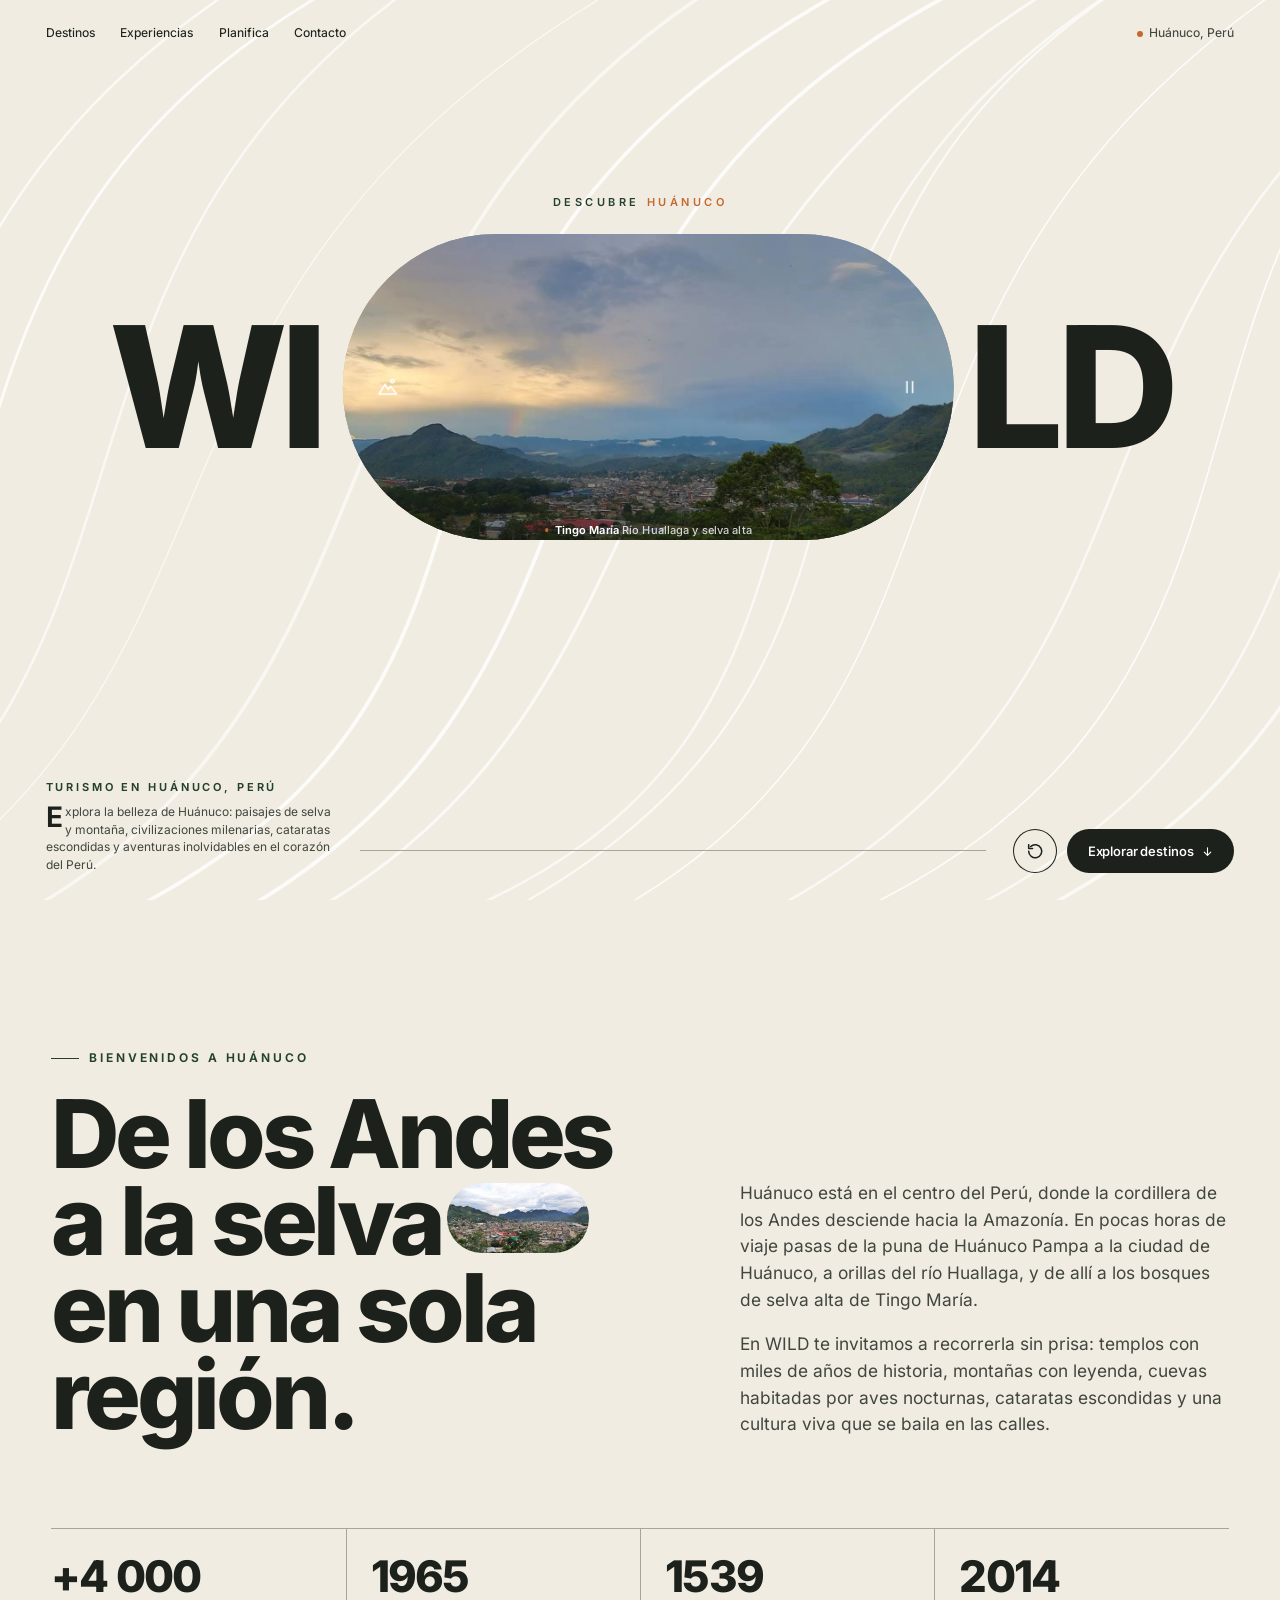
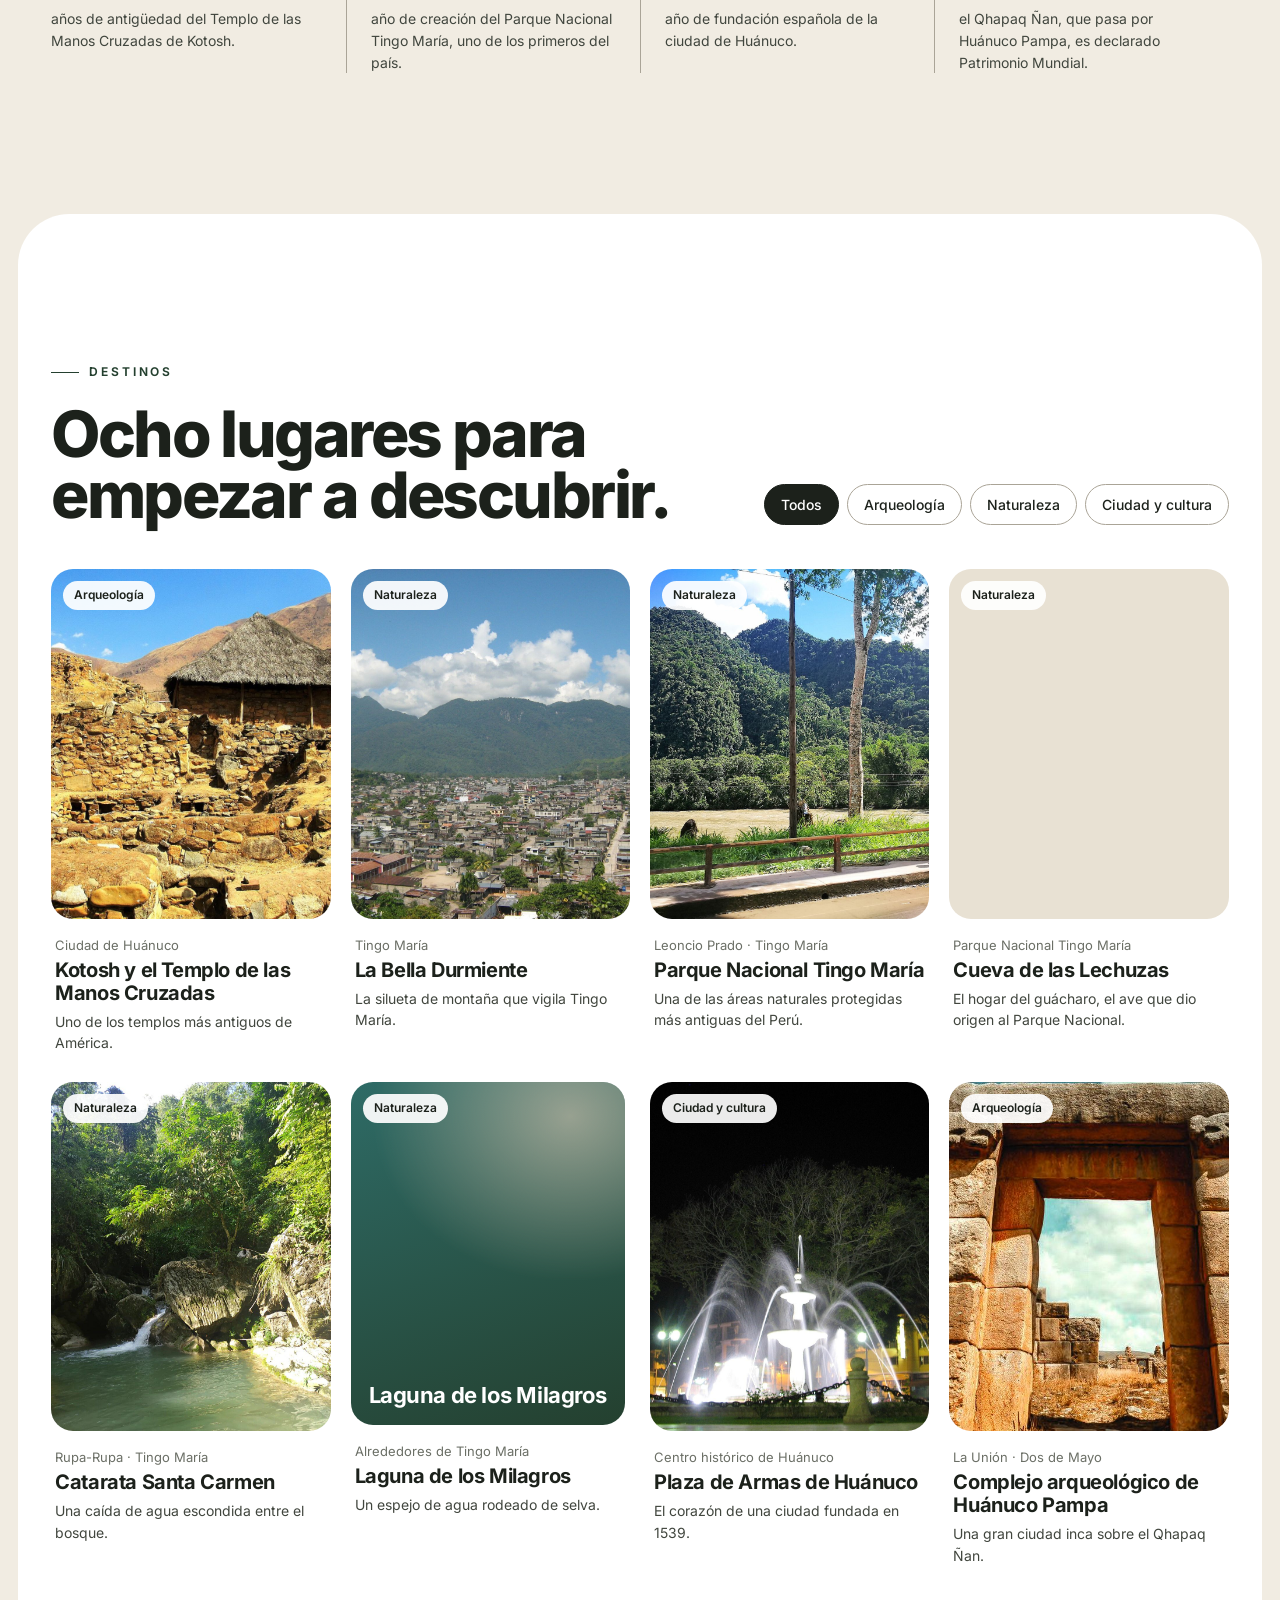
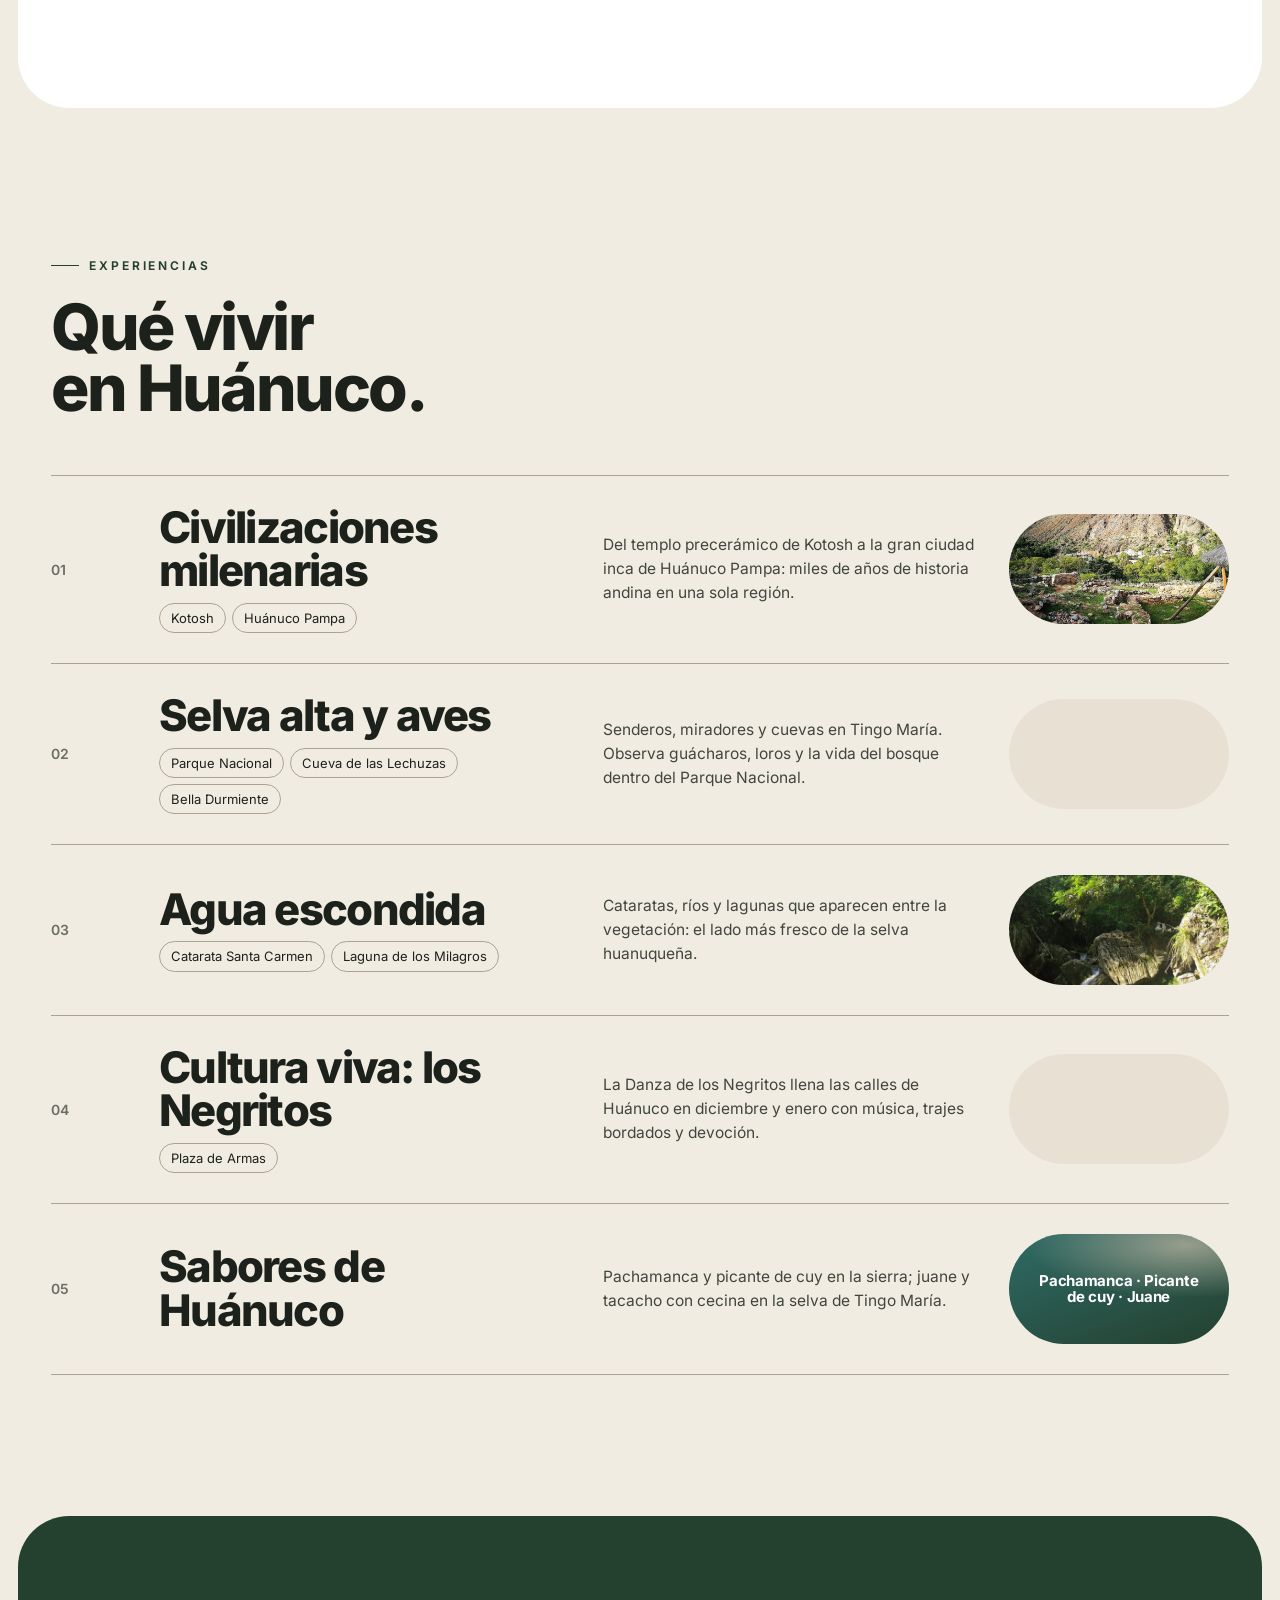
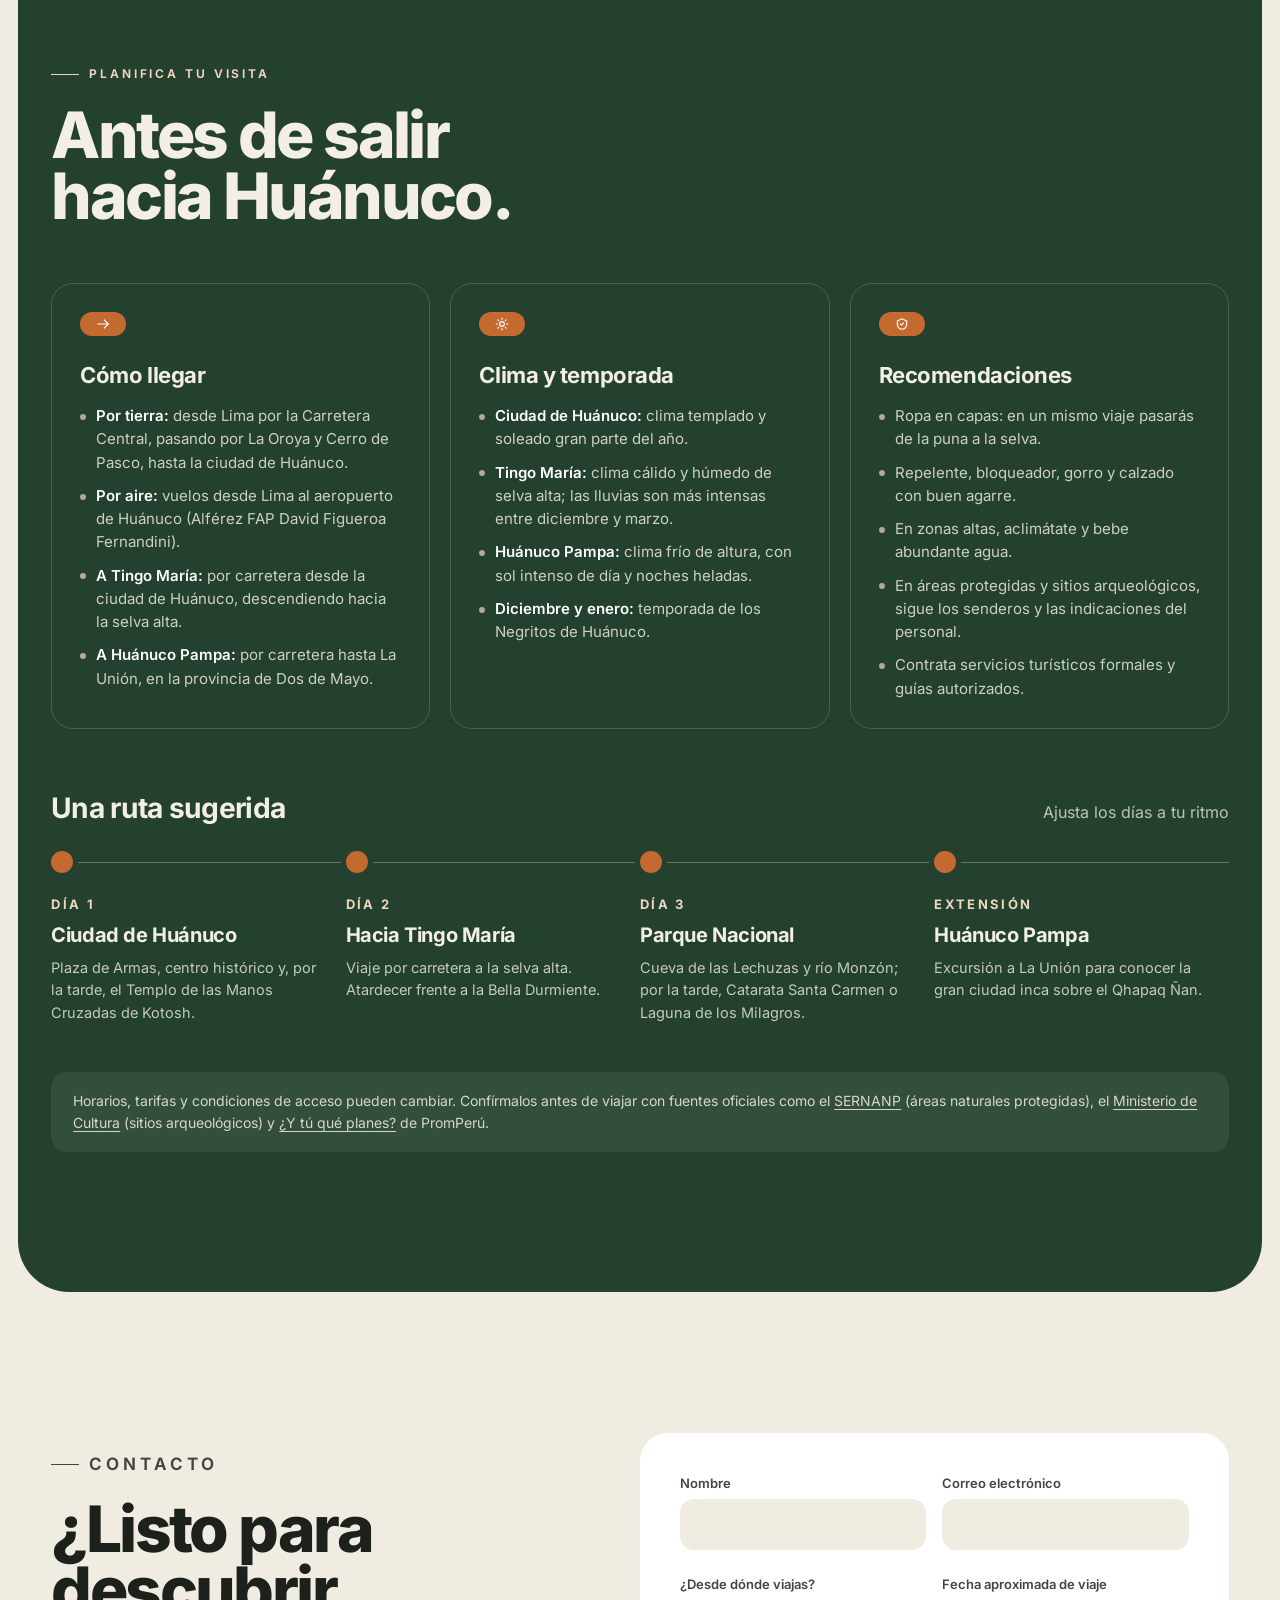
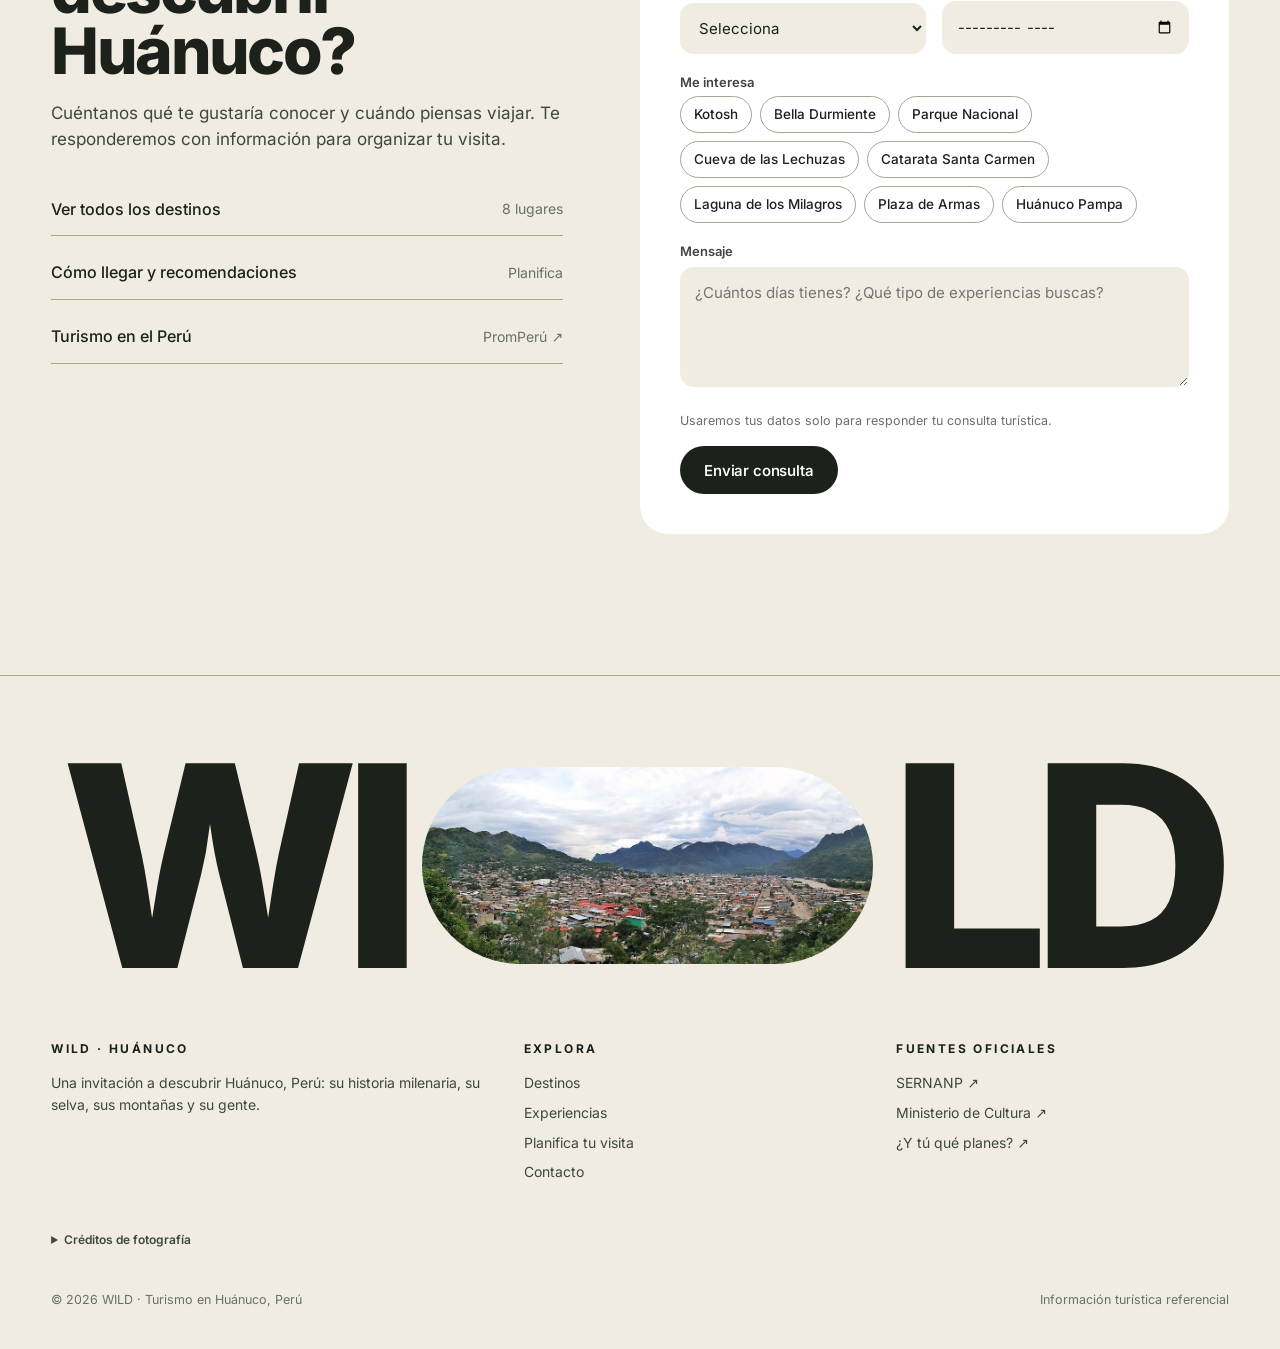
==== commit d6e946ae: "Fotos reales de Huánuco, video de portada y ajustes de diseño - 12 fotografías de Wikimedia Commons " ====
--- a/index.html
+++ b/index.html
@@ -265,7 +265,7 @@
 <!-- ======================= PIE ======================= -->
 <footer class="site-foot">
   <div class="wrap">
-    <p class="site-foot__big" aria-label="WILD">WI<i data-bg="bella" aria-hidden="true"></i>LD</p>
+    <p class="site-foot__big" aria-label="WILD">WI<i data-bg="tingo-pano" aria-hidden="true"></i>LD</p>
     <div class="site-foot__cols">
       <div>
         <h4>WILD · Huánuco</h4>
@@ -303,7 +303,7 @@
 
 <!-- ======================= MODAL DESTINO ======================= -->
 <dialog class="modal" id="modal" aria-labelledby="m-title">
-  <button class="modal__close" type="button" data-close aria-label="Cerrar">
+  <button class="modal__close" type="button" data-close aria-label="Cerrar" autofocus>
     <svg viewBox="0 0 24 24"><path d="M6 6l12 12M18 6 6 18"/></svg>
   </button>
   <div class="modal__inner">
--- a/css/styles.css
+++ b/css/styles.css
@@ -395,7 +395,7 @@
 /* =========================================================
    DESTINOS
    ========================================================= */
-.dest { background: var(--white); border-radius: clamp(28px, 4vw, 56px) clamp(28px, 4vw, 56px) 0 0; }
+.dest { background: var(--white); border-radius: clamp(28px, 4vw, 56px); margin: 0 clamp(8px, 1.4vw, 20px); }
 .dest__head { display: flex; justify-content: space-between; align-items: flex-end; gap: 32px; flex-wrap: wrap; margin-bottom: 44px; }
 .filters { display: flex; flex-wrap: wrap; gap: 8px; }
 .chip {
@@ -686,7 +686,7 @@
 @media (max-width: 860px) {
   .intro__grid, .contact__grid { grid-template-columns: 1fr; }
   .modal__inner { grid-template-columns: 1fr; overflow-y: auto; max-height: calc(100dvh - 32px); }
-  .modal__media { min-height: 0; aspect-ratio: 16 / 10; }
+  .modal__media { min-height: 0; height: min(58vw, 320px); flex: none; }
   .modal__body { max-height: none; overflow: visible; }
 }
 
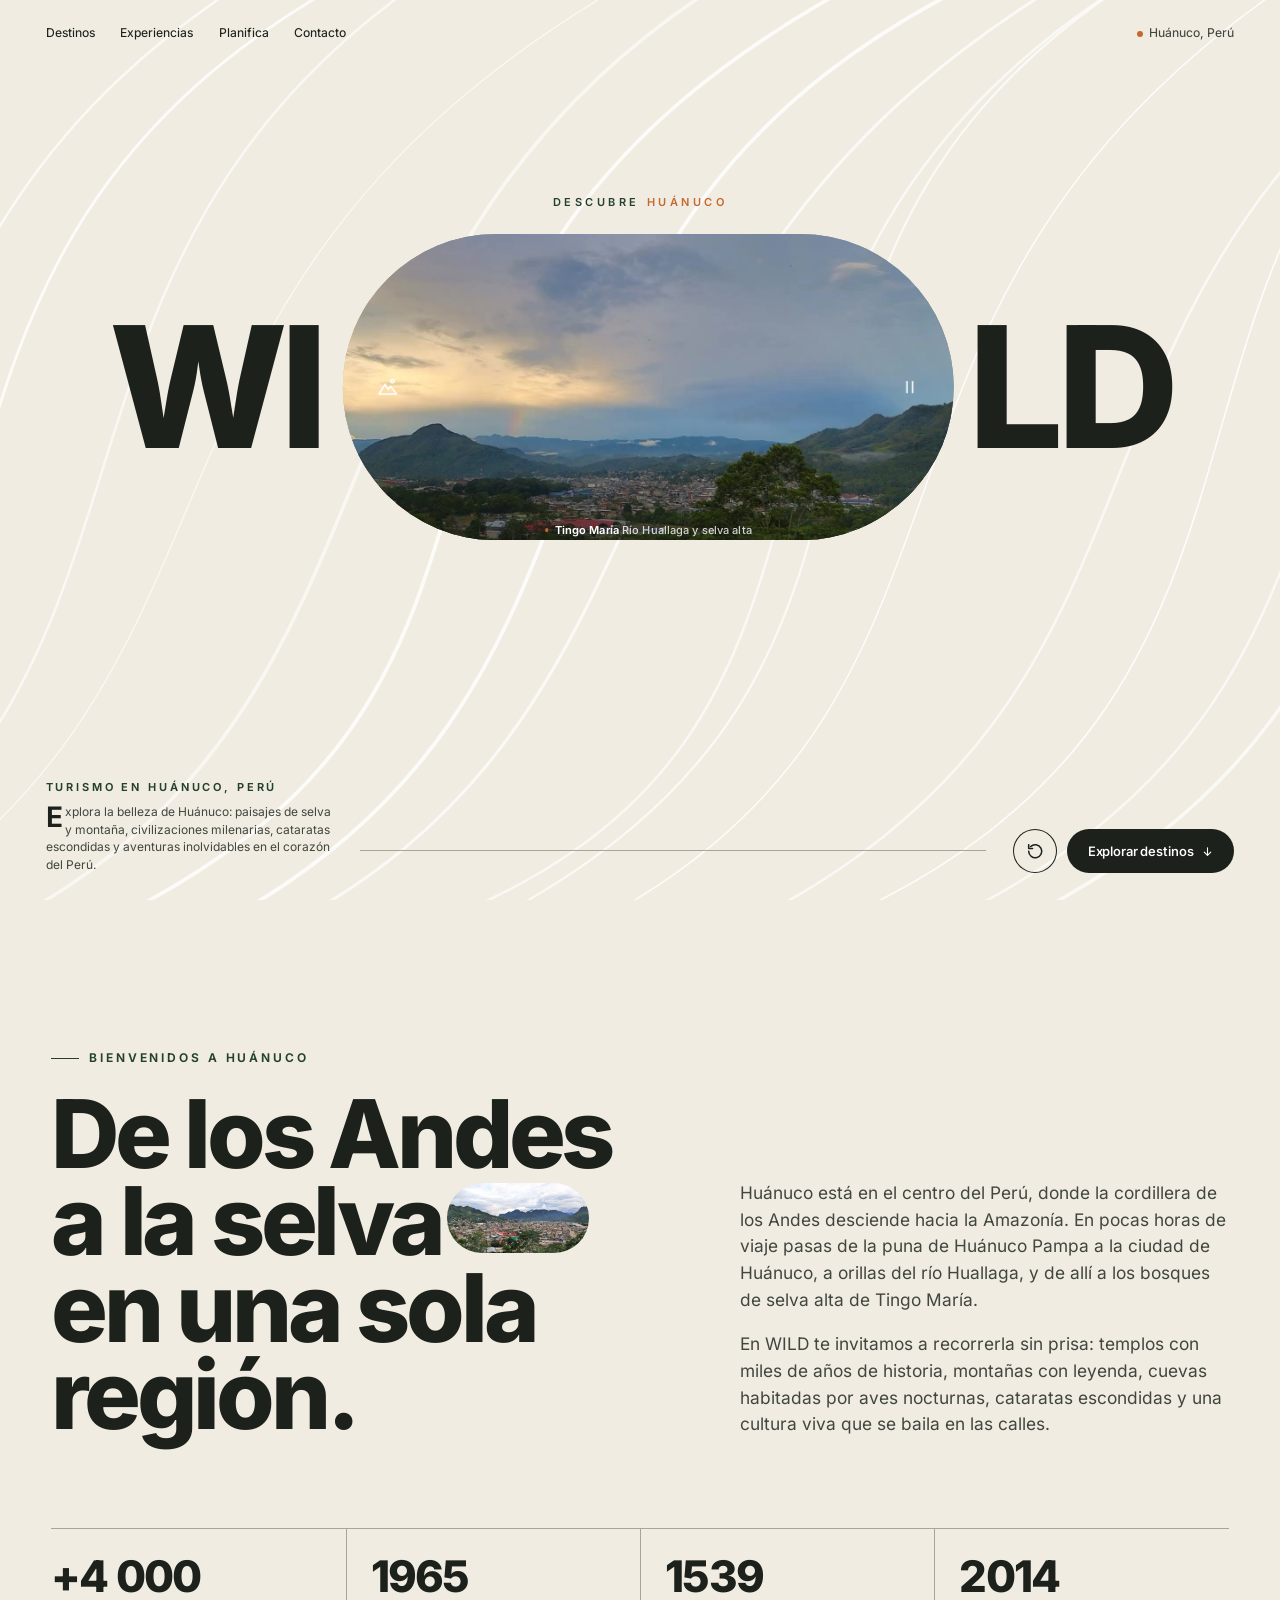
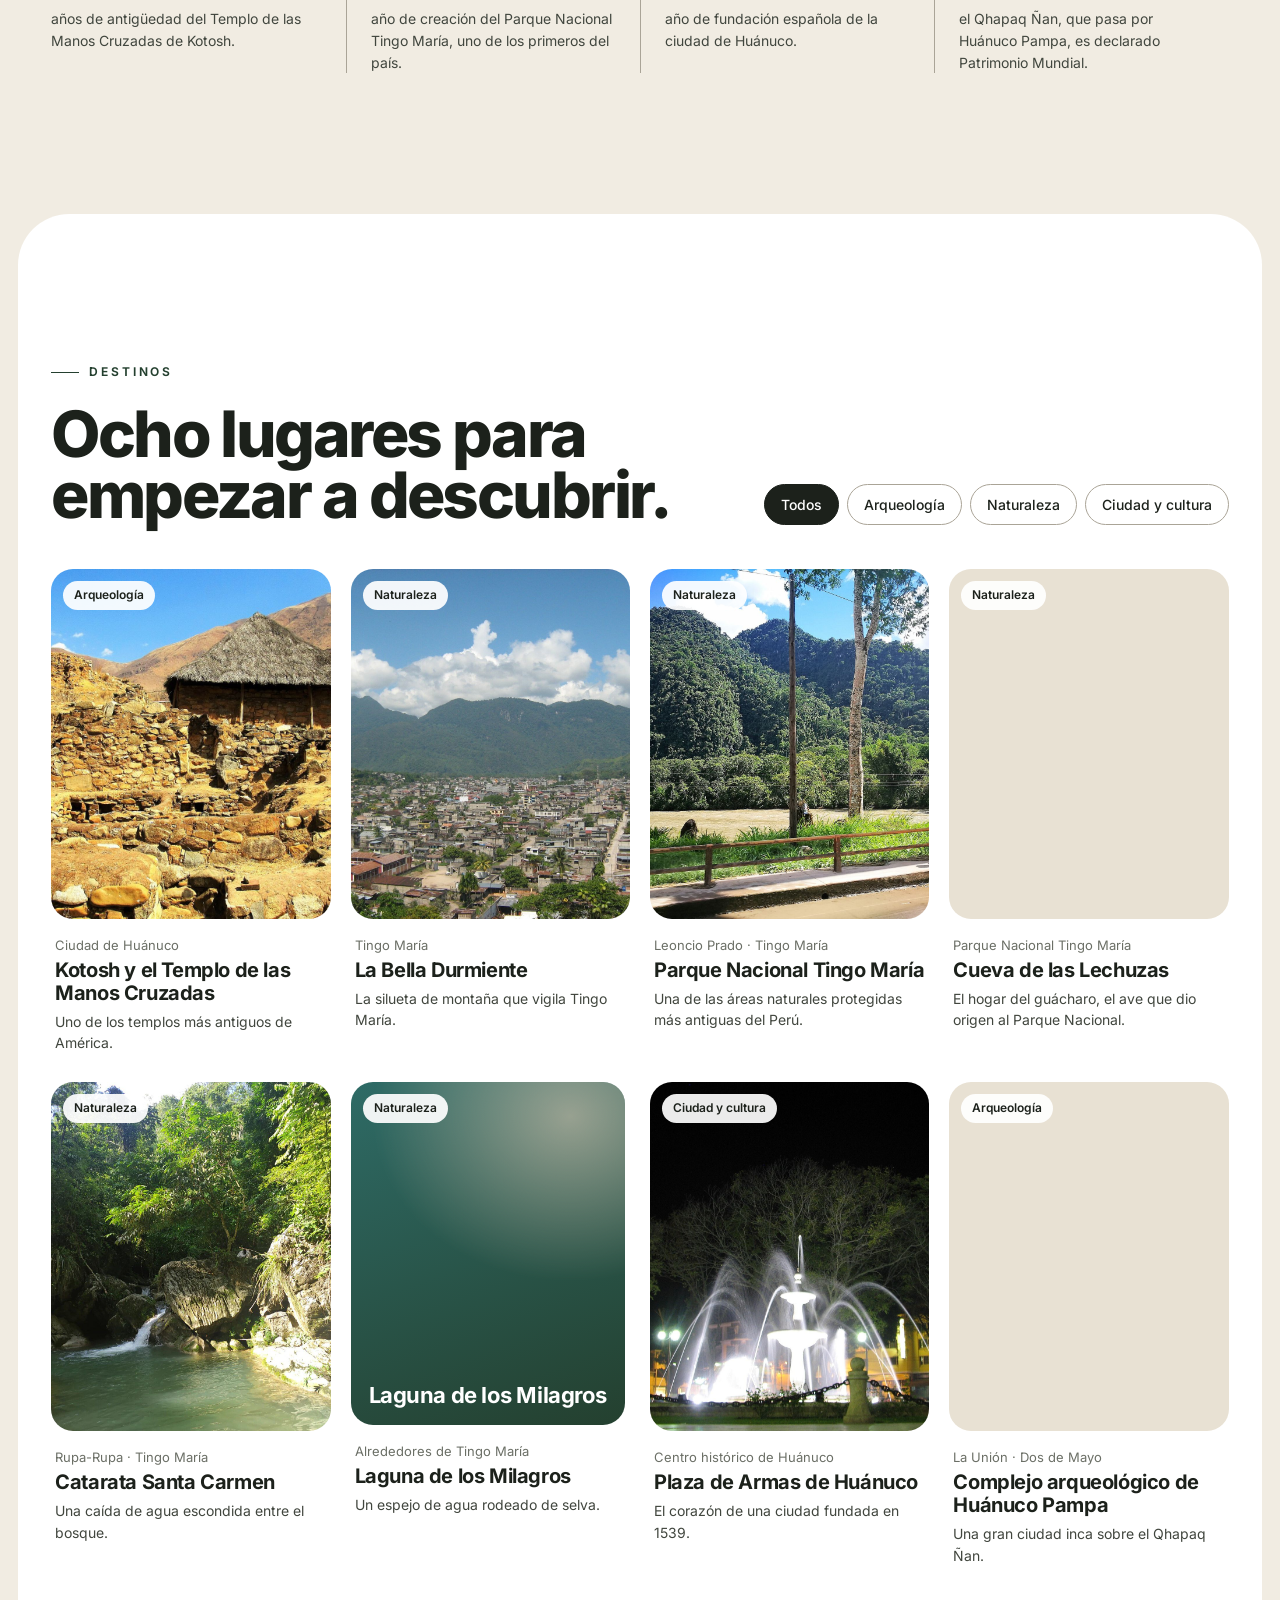
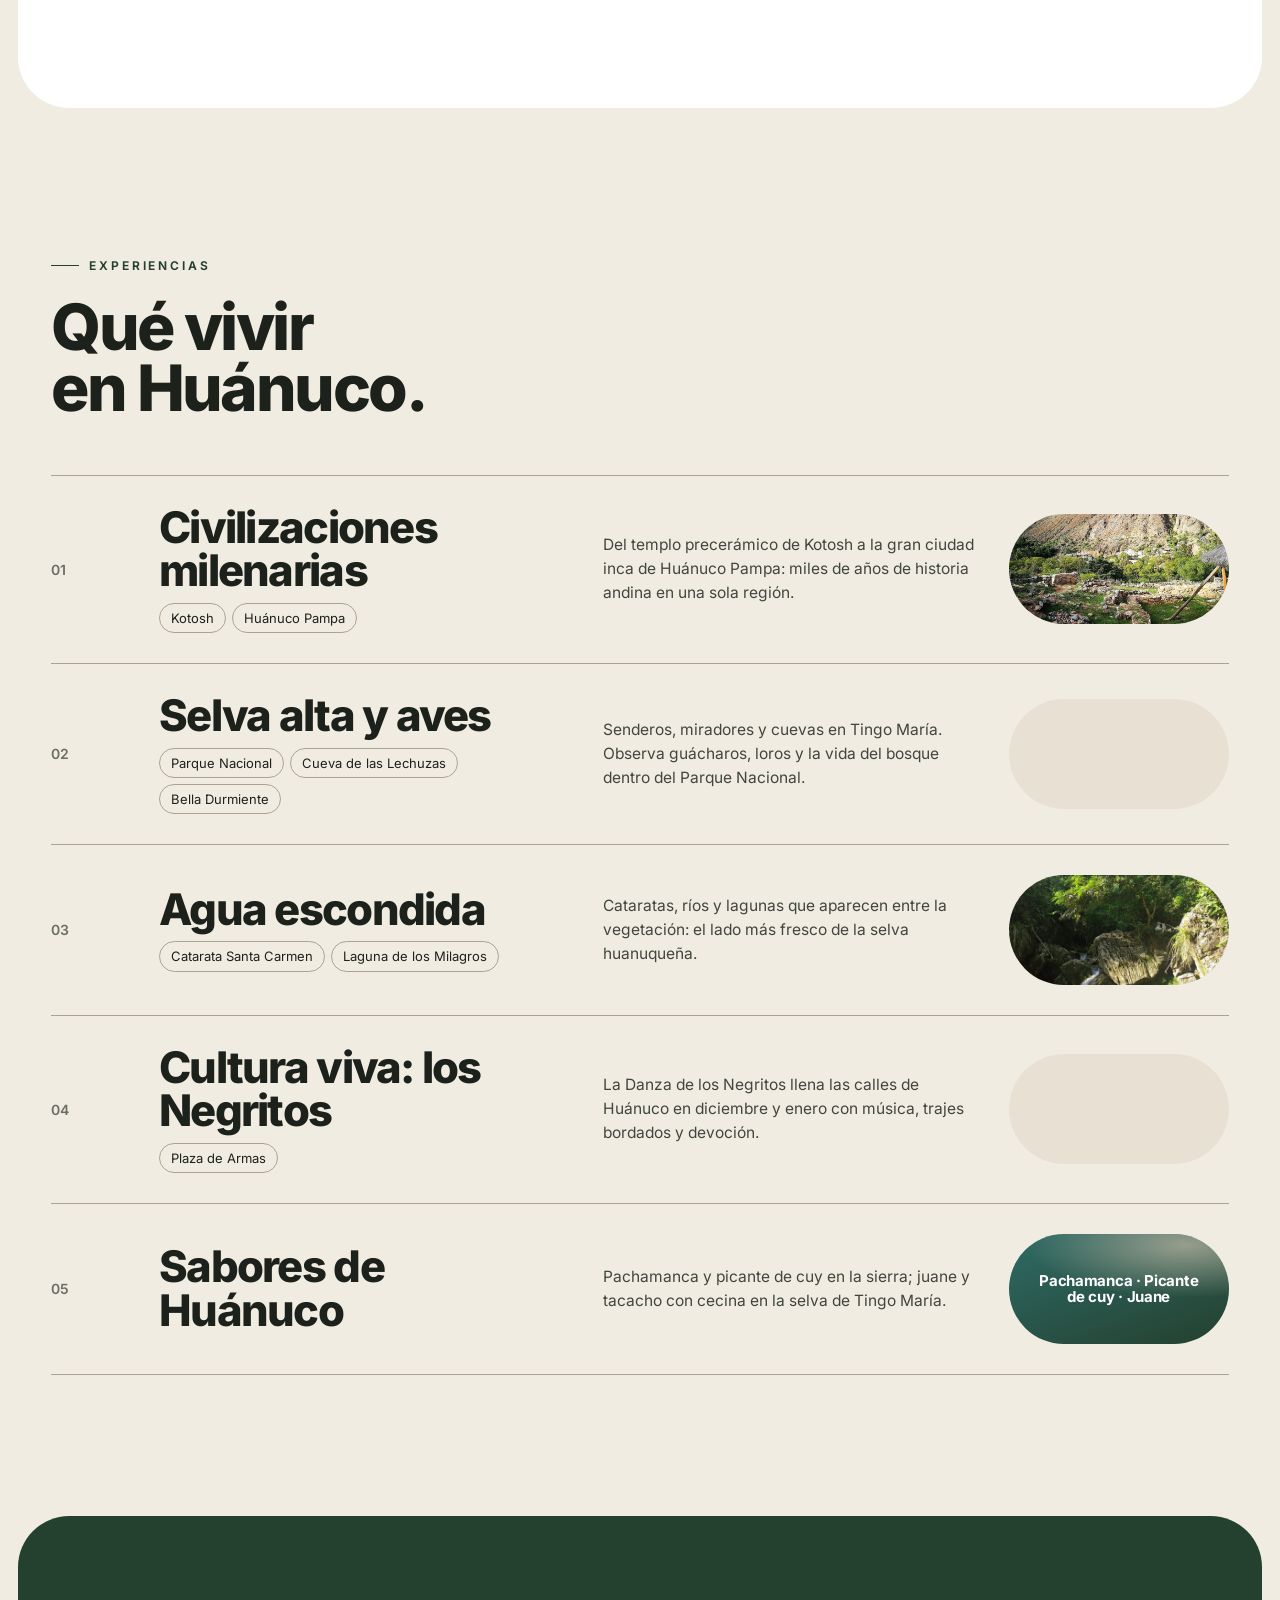
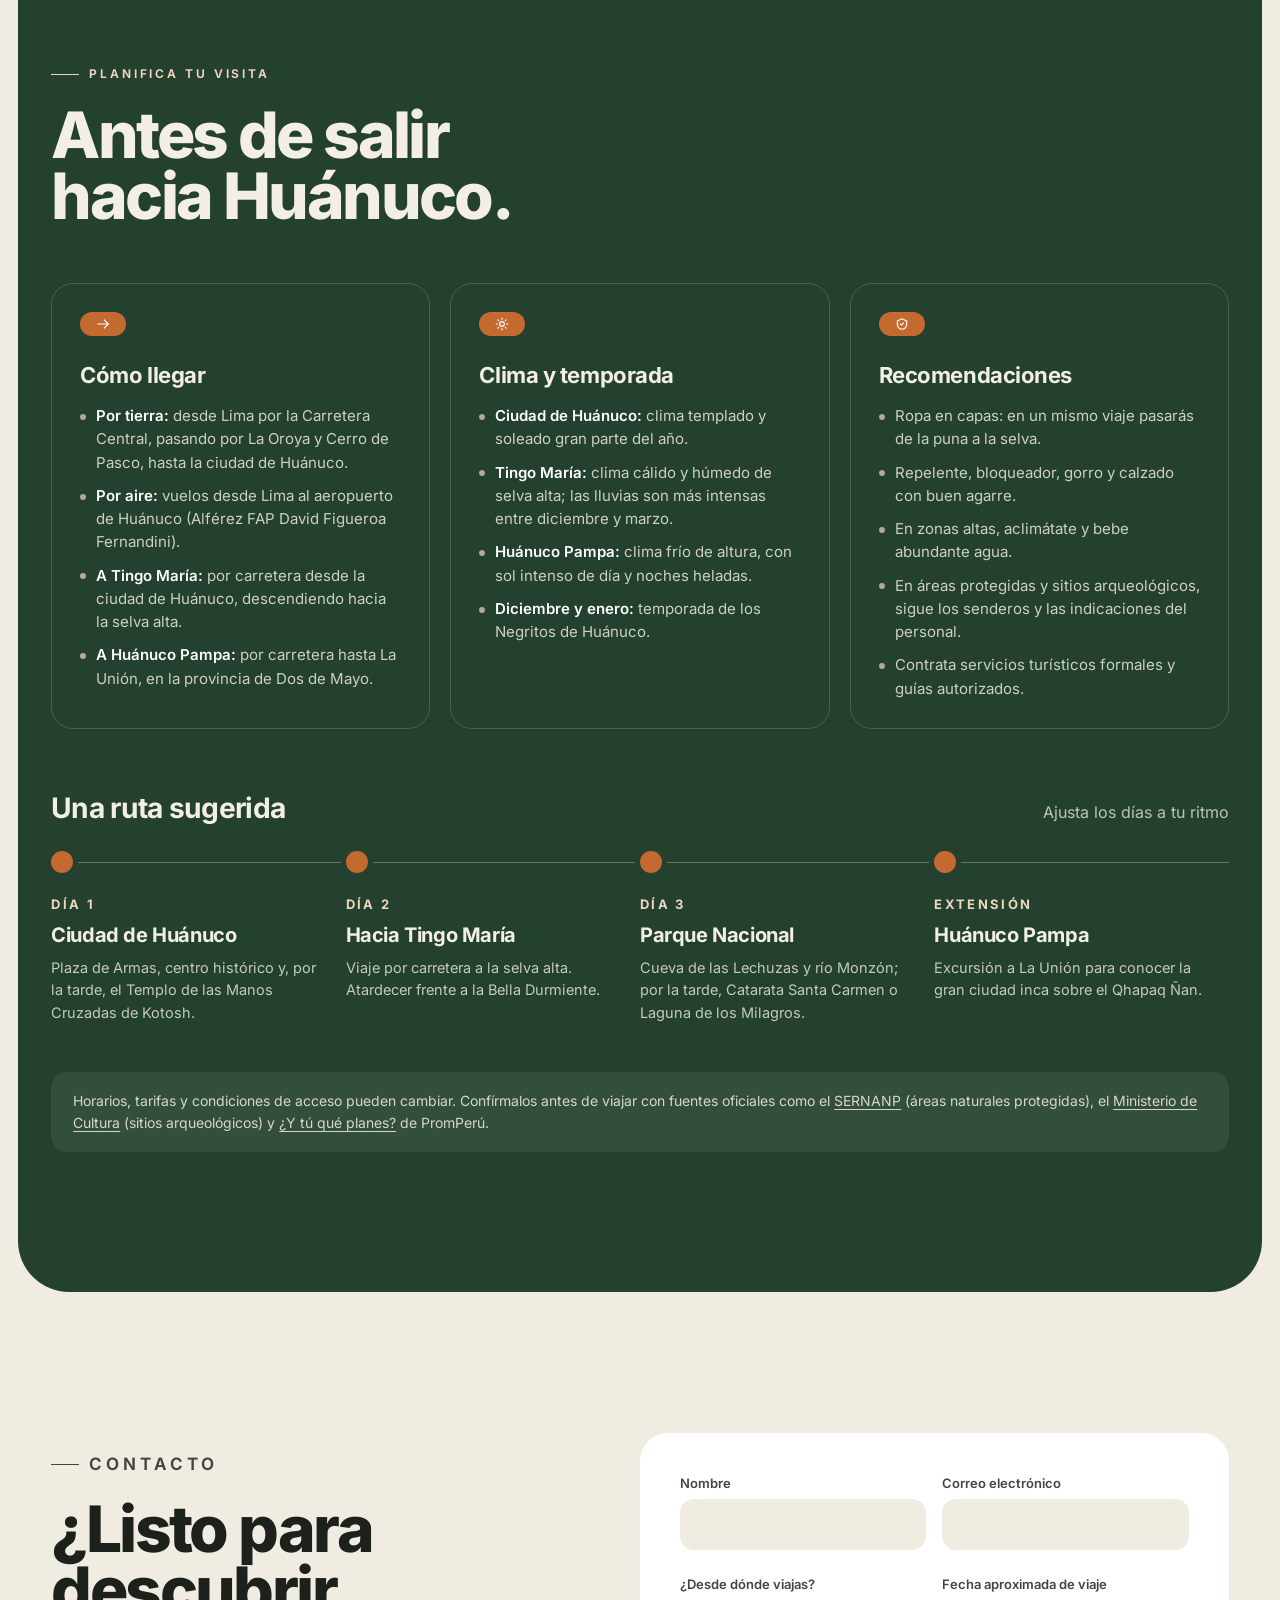
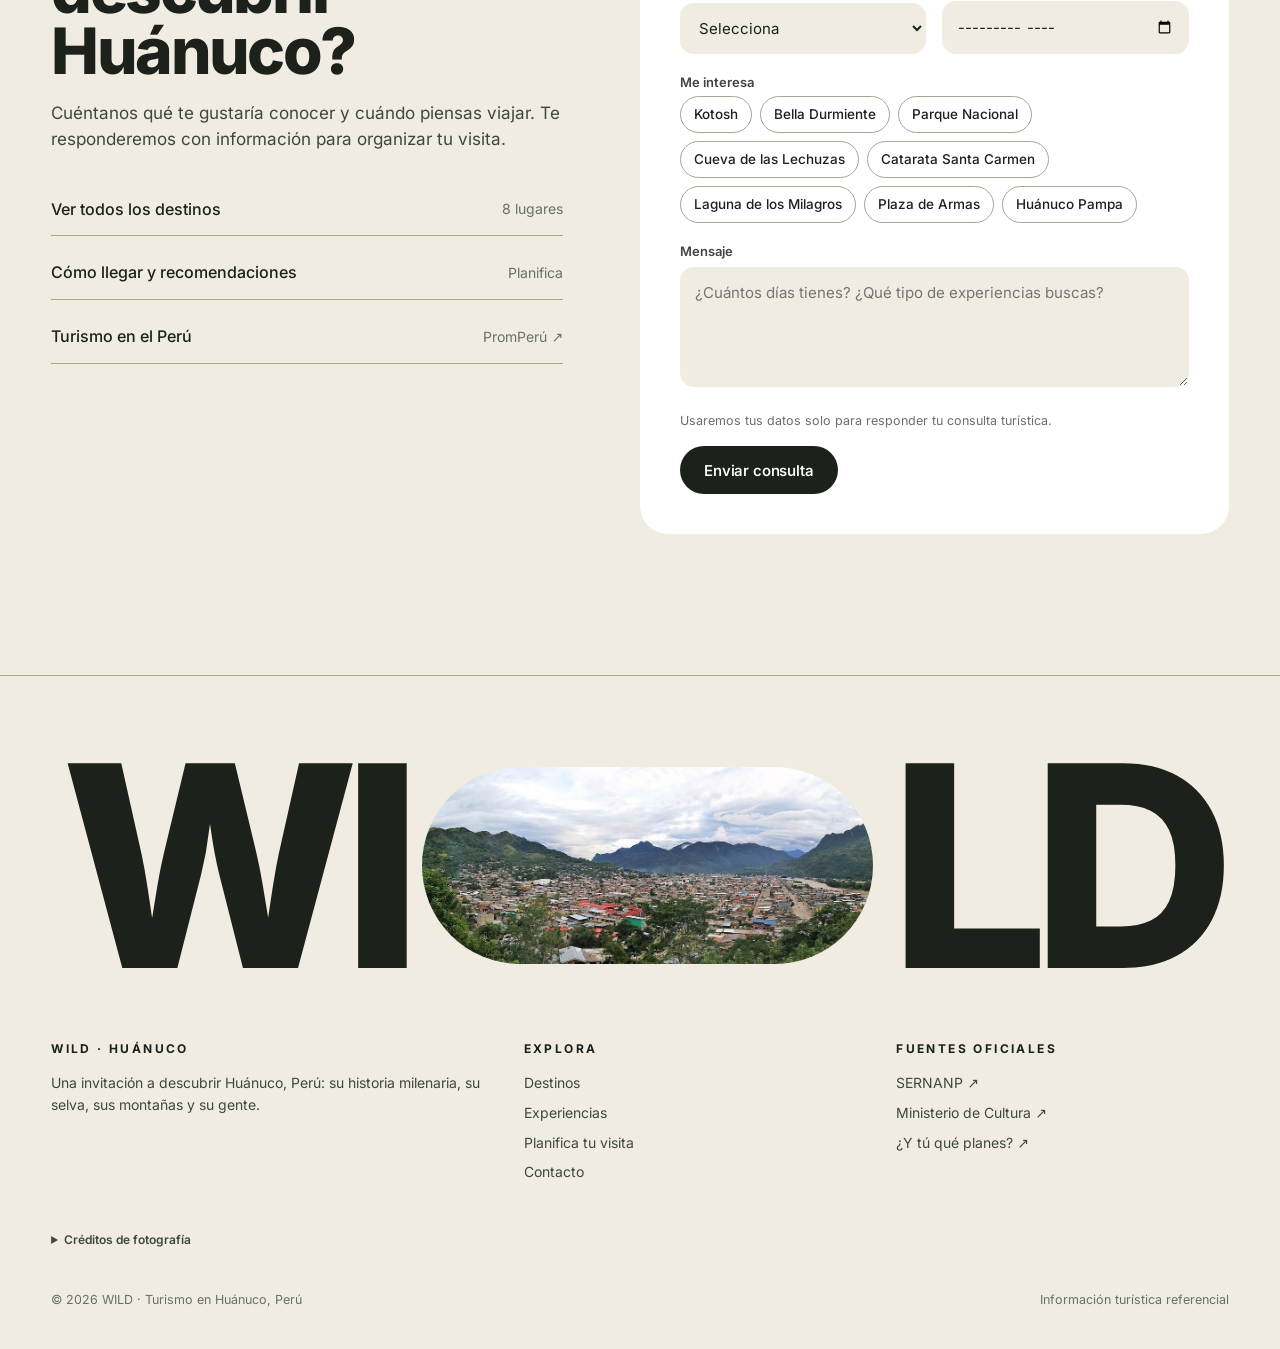
==== commit 11fd4a51: "Conecta el formulario de contacto al correo mediante FormSubmit Co-Authored-By: Claude Opus 5.5 <nor" ====
--- a/index.html
+++ b/index.html
@@ -215,7 +215,10 @@
         </div>
       </div>
 
-      <form class="form reveal" id="form" novalidate>
+      <form class="form reveal" id="form" novalidate action="https://formsubmit.co/leonelchamorrocajahuaman1@gmail.com" method="POST">
+        <input type="hidden" name="_subject" value="Nueva consulta turística · WILD Huánuco">
+        <input type="hidden" name="_template" value="table">
+        <input type="text" name="_honey" class="visually-hidden" tabindex="-1" autocomplete="off" aria-hidden="true">
         <div class="form__row">
           <div class="field">
             <label for="f-name">Nombre</label>
--- a/css/styles.css
+++ b/css/styles.css
@@ -641,6 +641,9 @@
   padding: 16px 18px; border-radius: 14px; background: #e3eee5; color: var(--jungle); font-size: 15px;
 }
 .form__ok.is-on { display: block; }
+.form__ok.is-error { background: #fbe9e4; color: #8a2d18; }
+.form__ok a { text-decoration: underline; font-weight: 600; }
+.form .btn:disabled { opacity: .6; cursor: progress; }
 
 /* =========================================================
    FOOTER
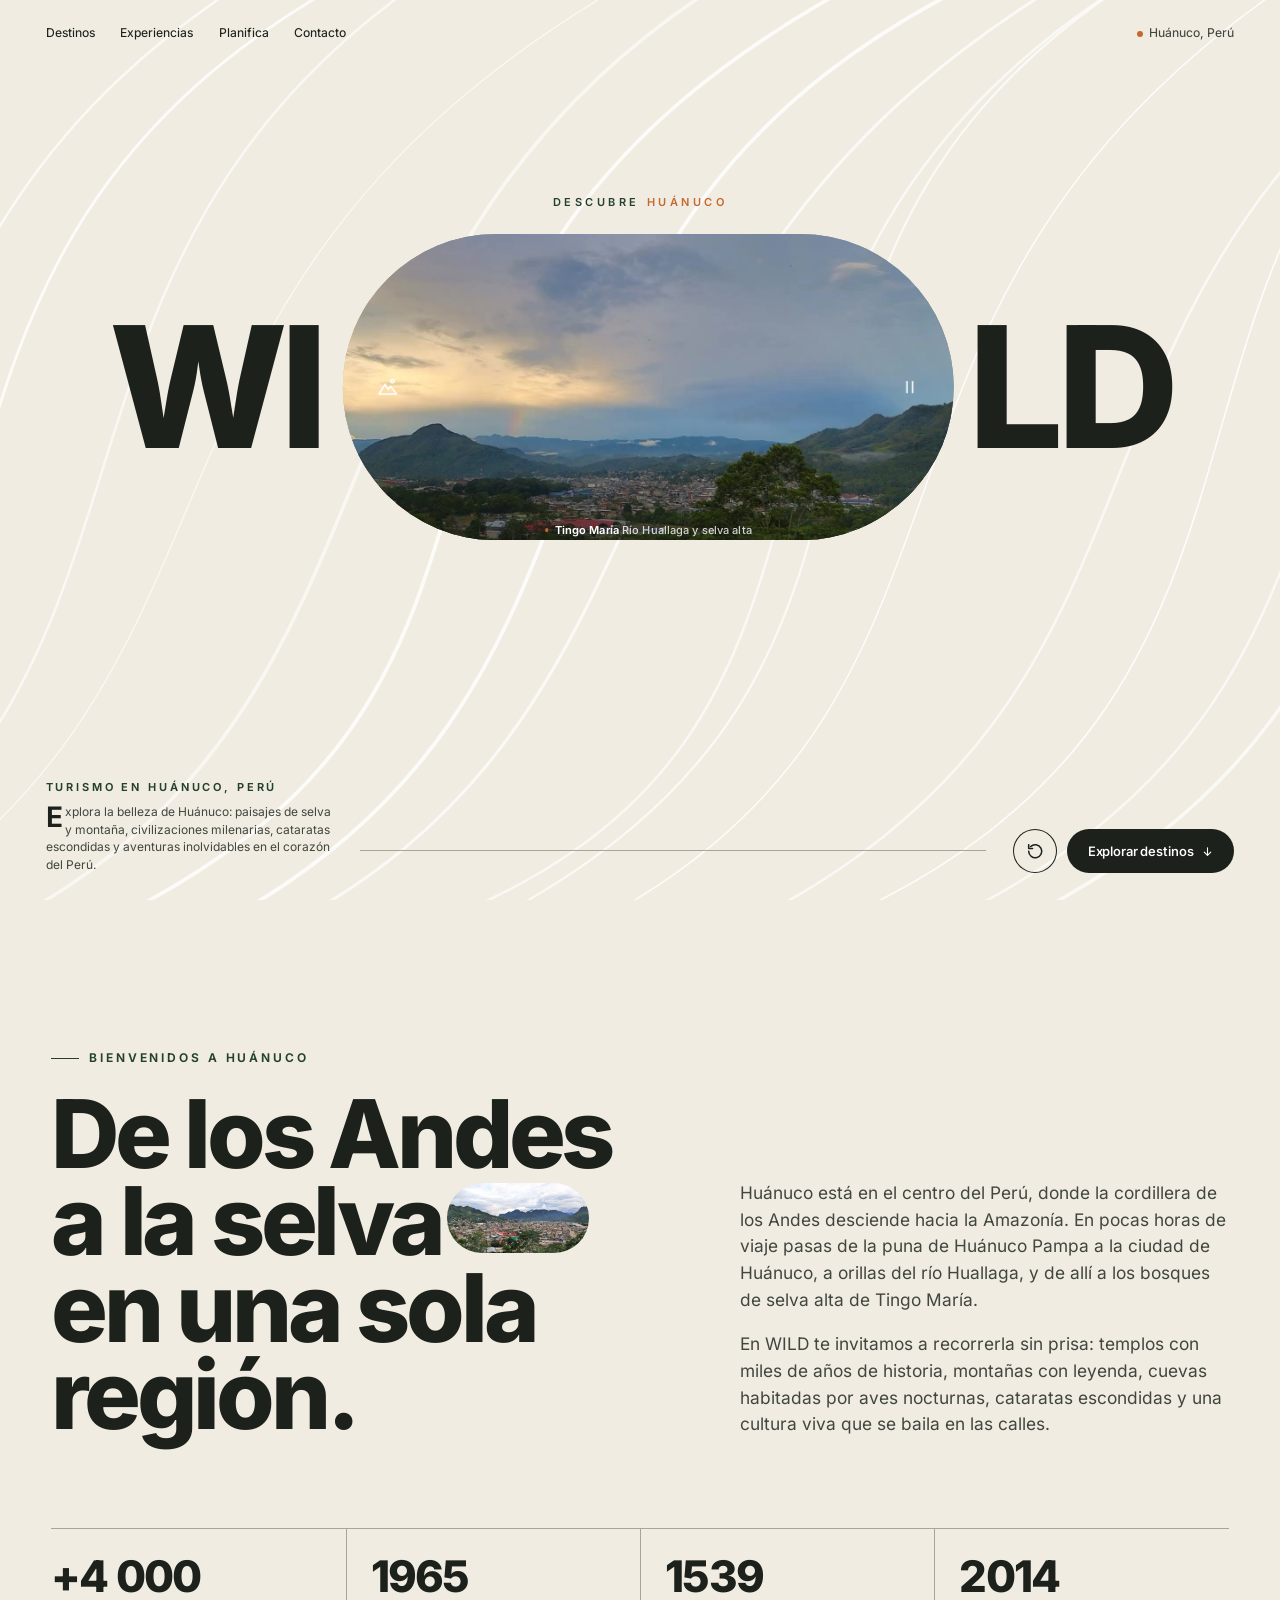
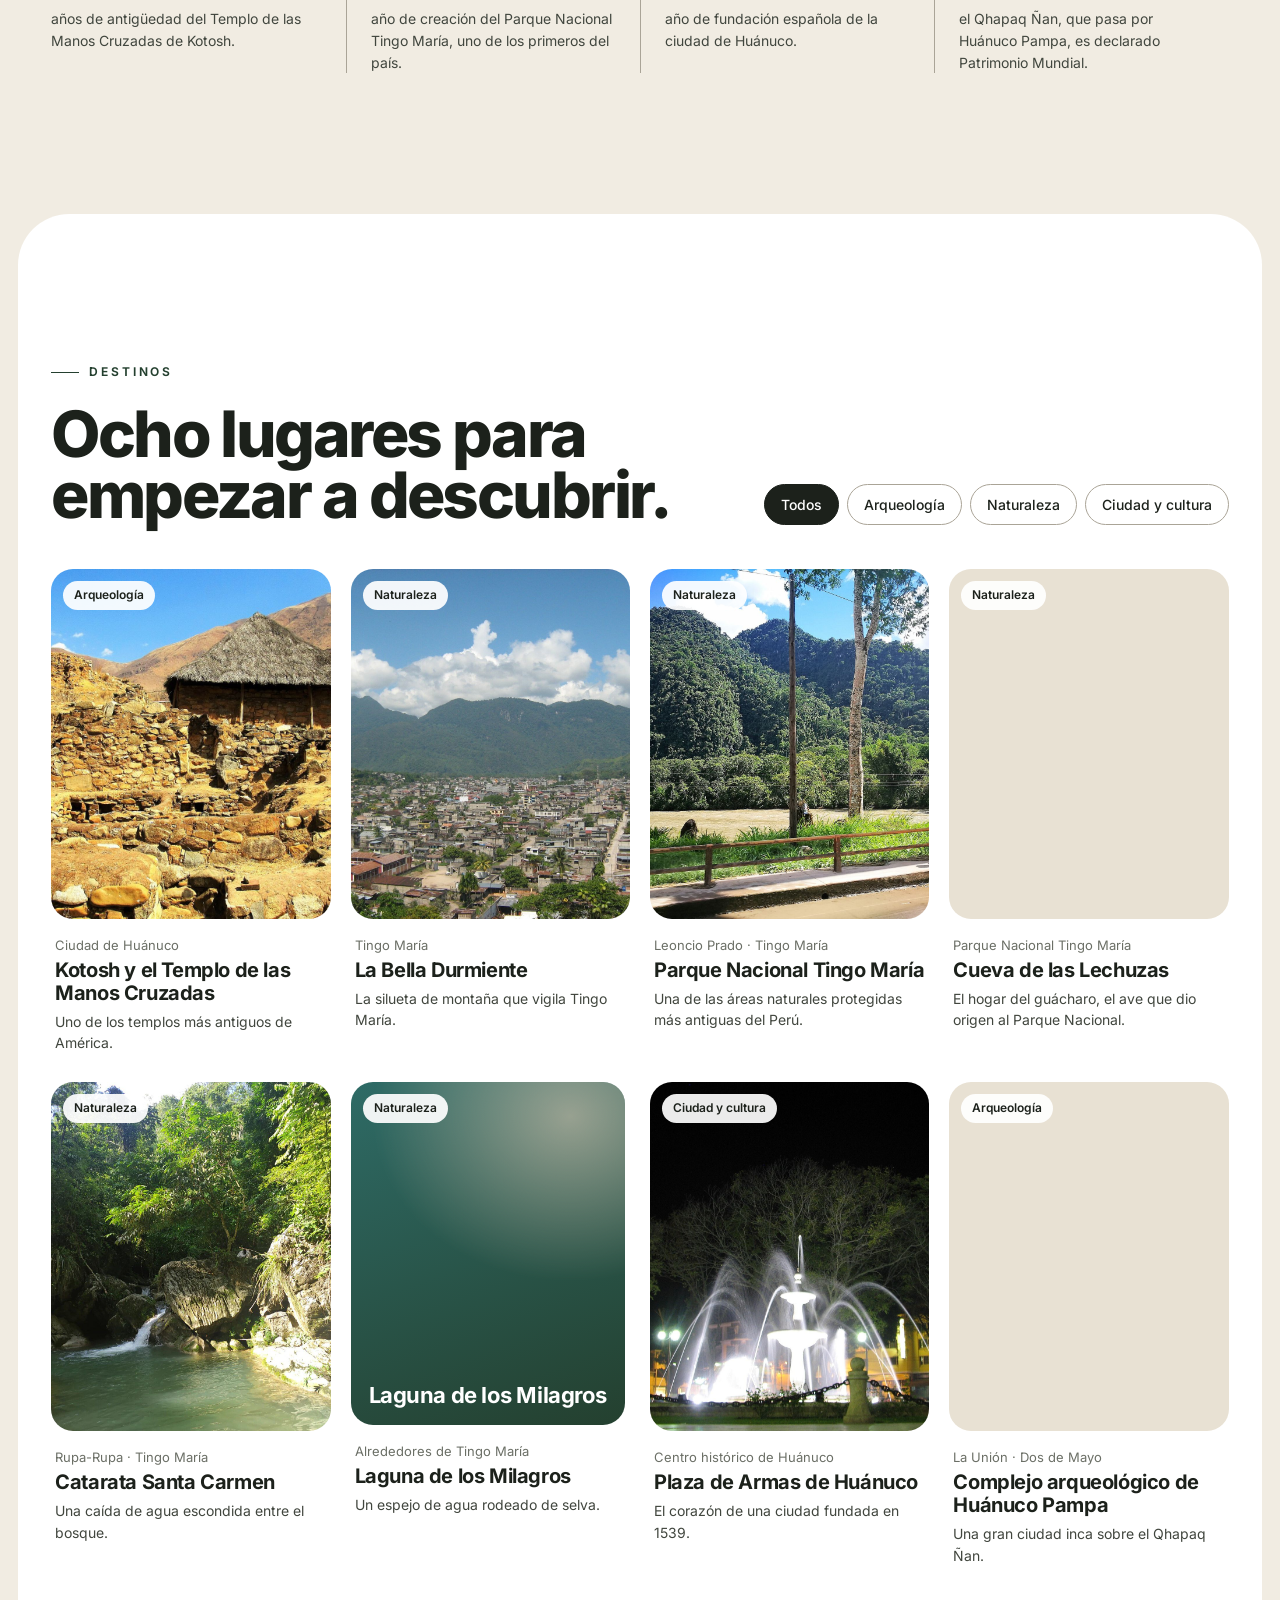
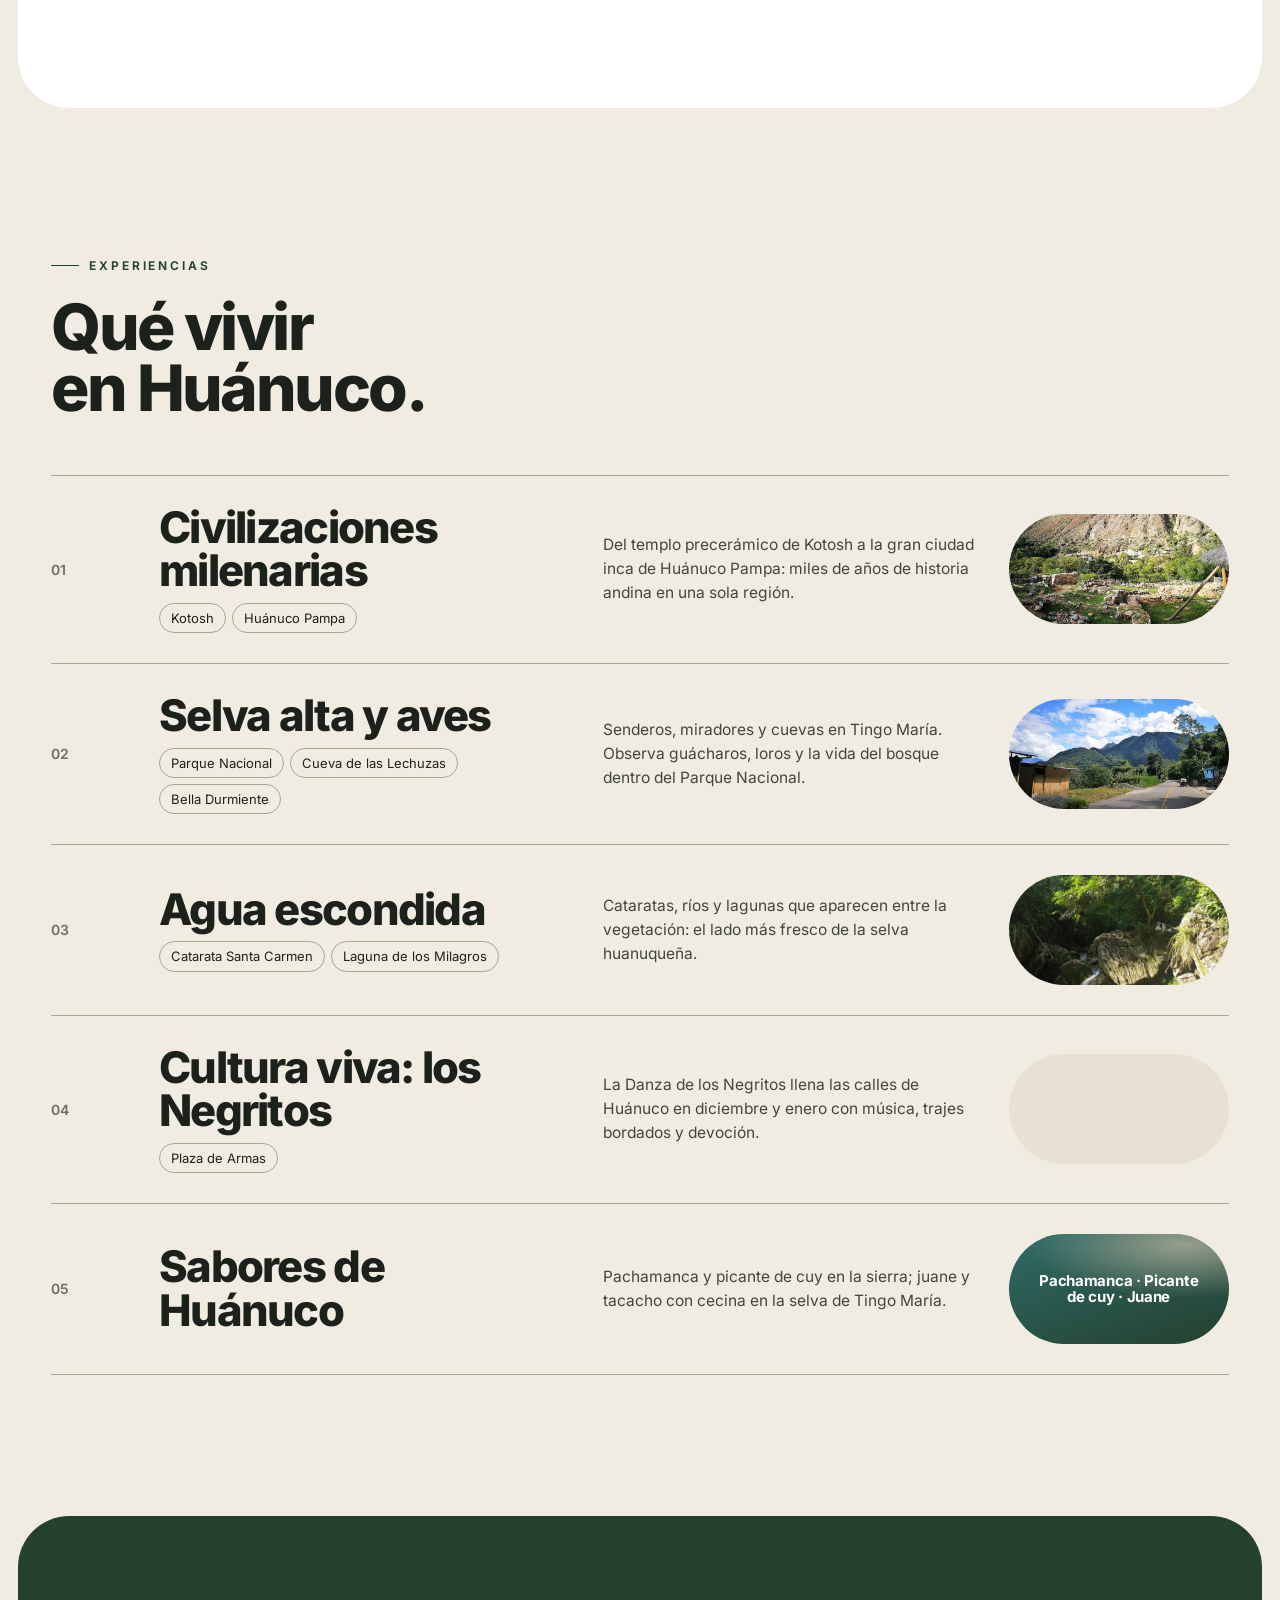
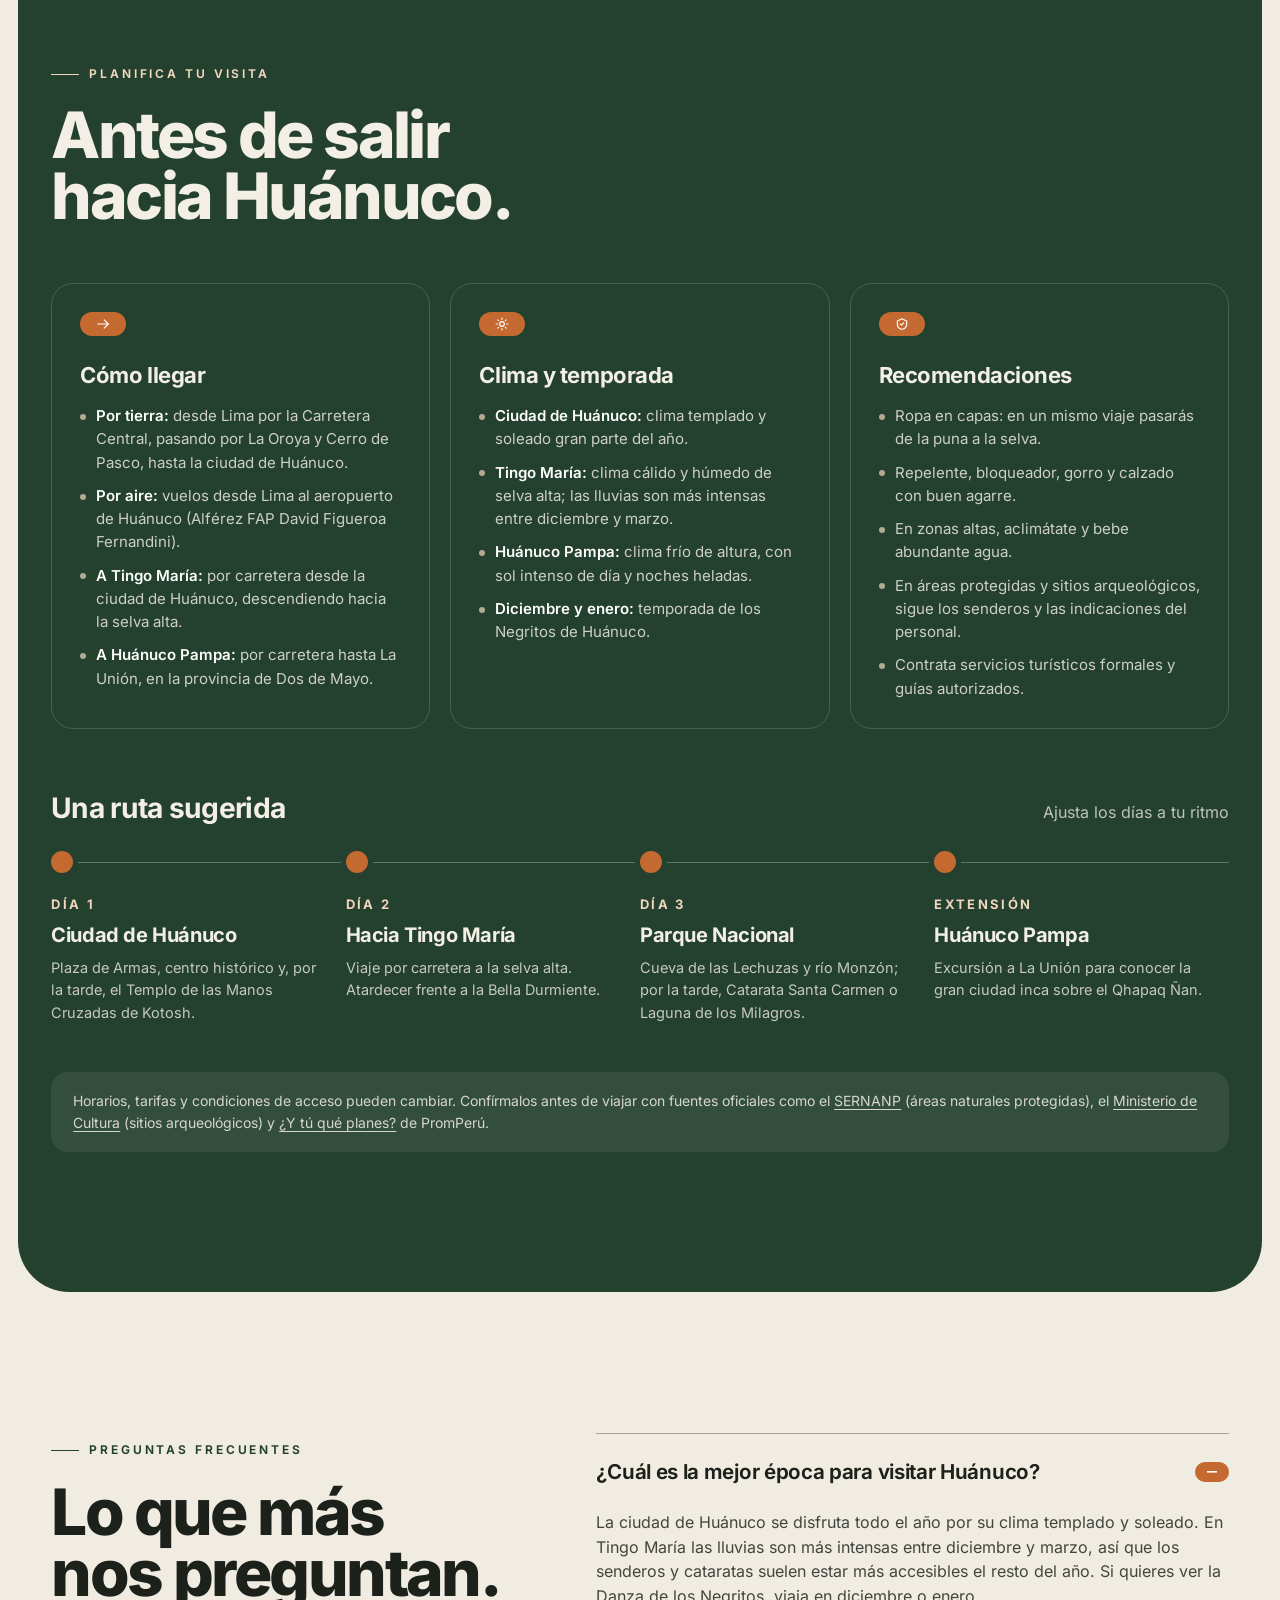
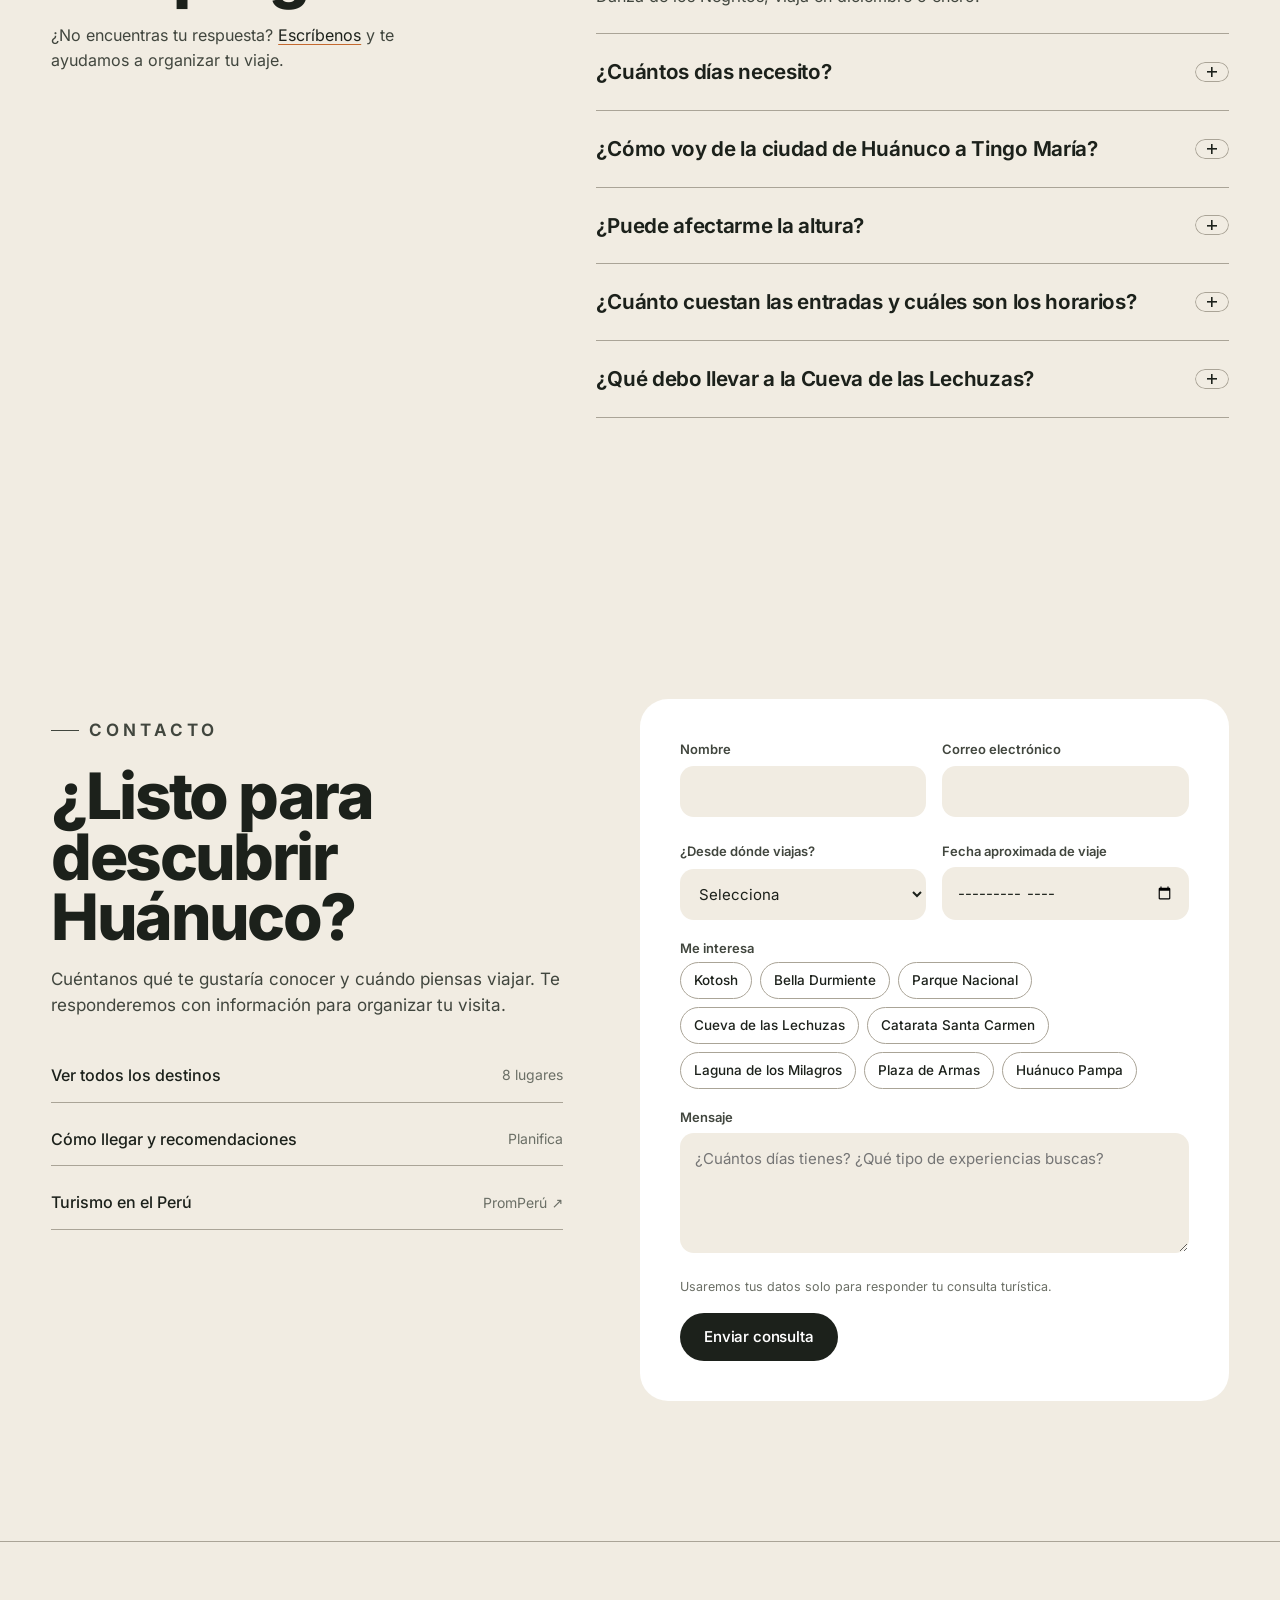
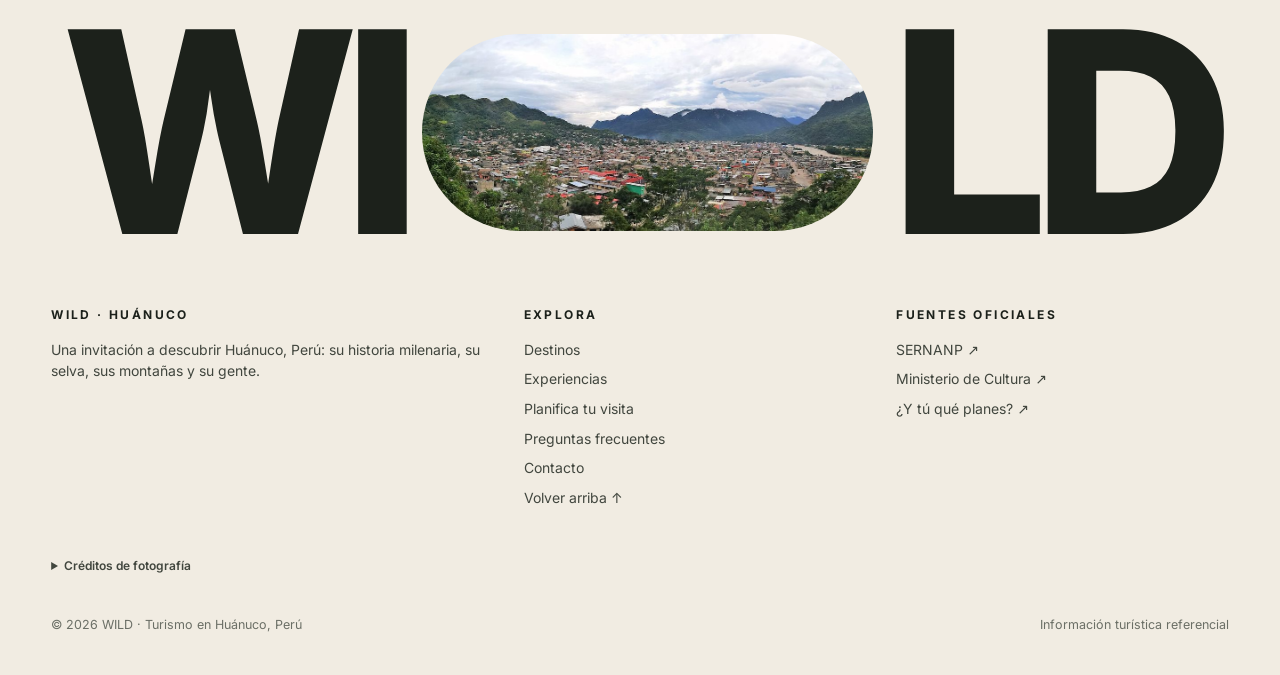
==== commit a28fec9b: "Todos los botones operativos: menú móvil, fichas con anterior/siguiente y copiar enlace, preguntas f" ====
--- a/index.html
+++ b/index.html
@@ -24,9 +24,40 @@
     <li><a href="#destinos" tabindex="-1">Destinos</a></li>
     <li><a href="#experiencias" tabindex="-1">Experiencias</a></li>
     <li><a href="#planifica" tabindex="-1">Planifica</a></li>
+    <li><a href="#preguntas" tabindex="-1">Preguntas</a></li>
   </ul>
   <a href="#contacto" class="bar__cta" tabindex="-1">Contacto</a>
+  <button class="bar__menu" id="menuBtn" type="button" tabindex="-1" aria-expanded="false" aria-controls="menu" aria-label="Abrir menú">
+    <svg viewBox="0 0 24 24" aria-hidden="true"><path d="M4 8h16"/><path d="M4 16h16"/></svg>
+  </button>
 </div>
+
+<!-- ======================= MENÚ MÓVIL ======================= -->
+<div class="menu" id="menu" hidden>
+  <div class="menu__panel" role="dialog" aria-modal="true" aria-label="Menú">
+    <div class="menu__top">
+      <span class="bar__logo">WI<i></i>LD</span>
+      <button class="menu__close" type="button" data-menu-close aria-label="Cerrar menú">
+        <svg viewBox="0 0 24 24" aria-hidden="true"><path d="M6 6l12 12M18 6 6 18"/></svg>
+      </button>
+    </div>
+    <nav aria-label="Menú móvil">
+      <ul class="menu__list">
+        <li><a href="#huanuco">Huánuco</a></li>
+        <li><a href="#destinos">Destinos</a></li>
+        <li><a href="#experiencias">Experiencias</a></li>
+        <li><a href="#planifica">Planifica tu visita</a></li>
+        <li><a href="#preguntas">Preguntas frecuentes</a></li>
+        <li><a href="#contacto">Contacto</a></li>
+      </ul>
+    </nav>
+    <a class="btn menu__cta" href="#contacto">Solicitar información</a>
+  </div>
+</div>
+
+<button class="totop" id="toTop" type="button" aria-label="Volver arriba" hidden>
+  <svg viewBox="0 0 24 24" aria-hidden="true"><path d="M12 19V5"/><path d="m6 11 6-6 6 6"/></svg>
+</button>
 
 <!-- ======================= PORTADA ======================= -->
 <header class="hero" id="top">
@@ -43,7 +74,7 @@
       <li><a href="#contacto">Contacto</a></li>
     </ul>
     <ul class="nav__social">
-      <li><span class="nav__place">Huánuco, Perú</span></li>
+      <li><a class="nav__place" href="#huanuco">Huánuco, Perú</a></li>
     </ul>
   </nav>
 
@@ -201,6 +232,43 @@
     </div>
   </section>
 
+  <!-- ======================= PREGUNTAS ======================= -->
+  <section class="section faq" id="preguntas" aria-labelledby="faq-title">
+    <div class="wrap faq__grid">
+      <div class="reveal">
+        <p class="kicker">Preguntas frecuentes</p>
+        <h2 class="h-lg" id="faq-title">Lo que más<br>nos preguntan.</h2>
+        <p class="muted faq__aside">¿No encuentras tu respuesta? <a href="#contacto">Escríbenos</a> y te ayudamos a organizar tu viaje.</p>
+      </div>
+      <div class="faq__list reveal" id="faqList">
+        <details class="qa" open>
+          <summary>¿Cuál es la mejor época para visitar Huánuco?</summary>
+          <div class="qa__a"><p>La ciudad de Huánuco se disfruta todo el año por su clima templado y soleado. En Tingo María las lluvias son más intensas entre diciembre y marzo, así que los senderos y cataratas suelen estar más accesibles el resto del año. Si quieres ver la Danza de los Negritos, viaja en diciembre o enero.</p></div>
+        </details>
+        <details class="qa">
+          <summary>¿Cuántos días necesito?</summary>
+          <div class="qa__a"><p>Con tres días puedes conocer la ciudad de Huánuco y Kotosh, y pasar dos días en Tingo María. Para Huánuco Pampa suma una excursión aparte hacia La Unión. Mira la <a href="#planifica">ruta sugerida</a>.</p></div>
+        </details>
+        <details class="qa">
+          <summary>¿Cómo voy de la ciudad de Huánuco a Tingo María?</summary>
+          <div class="qa__a"><p>Por carretera, en transporte interprovincial o en auto, descendiendo de la sierra a la selva alta. Consulta horarios y empresas formales antes de viajar.</p></div>
+        </details>
+        <details class="qa">
+          <summary>¿Puede afectarme la altura?</summary>
+          <div class="qa__a"><p>Huánuco Pampa está en una meseta altoandina, donde el aire es más frío y delgado. Viaja con calma, aclimátate, bebe abundante agua y abrígate. Si tienes alguna condición de salud, consulta a tu médico antes del viaje.</p></div>
+        </details>
+        <details class="qa">
+          <summary>¿Cuánto cuestan las entradas y cuáles son los horarios?</summary>
+          <div class="qa__a"><p>Las tarifas y horarios del Parque Nacional Tingo María y de los sitios arqueológicos cambian. Confírmalos con el <a href="https://www.gob.pe/sernanp" target="_blank" rel="noopener">SERNANP</a> y el <a href="https://www.gob.pe/cultura" target="_blank" rel="noopener">Ministerio de Cultura</a>, o pregúntanos y te orientamos.</p></div>
+        </details>
+        <details class="qa">
+          <summary>¿Qué debo llevar a la Cueva de las Lechuzas?</summary>
+          <div class="qa__a"><p>Calzado con buen agarre y repelente. Dentro de la cueva no se permite comer, alimentar a la fauna ni apuntar linternas de luz blanca a las aves, y hay que mantenerse en el camino establecido.</p></div>
+        </details>
+      </div>
+    </div>
+  </section>
+
   <!-- ======================= CONTACTO ======================= -->
   <section class="section" id="contacto" aria-labelledby="contact-title">
     <div class="wrap contact__grid">
@@ -280,7 +348,9 @@
           <li><a href="#destinos">Destinos</a></li>
           <li><a href="#experiencias">Experiencias</a></li>
           <li><a href="#planifica">Planifica tu visita</a></li>
+          <li><a href="#preguntas">Preguntas frecuentes</a></li>
           <li><a href="#contacto">Contacto</a></li>
+          <li><a href="#top">Volver arriba ↑</a></li>
         </ul>
       </div>
       <div>
@@ -323,7 +393,21 @@
       </div>
       <div class="modal__actions">
         <a class="btn" href="#contacto" id="m-ask">Solicitar información</a>
-        <button class="btn btn--light" type="button" id="m-next">Siguiente destino →</button>
+        <button class="btn btn--light" type="button" id="m-share">
+          <svg viewBox="0 0 24 24" aria-hidden="true"><rect x="9" y="9" width="11" height="11" rx="2"/><path d="M5 15V6a2 2 0 0 1 2-2h9"/></svg>
+          <span>Copiar enlace</span>
+        </button>
+      </div>
+      <div class="modal__pager">
+        <button class="pager__btn" type="button" id="m-prev" aria-label="Destino anterior">
+          <svg viewBox="0 0 24 24" aria-hidden="true"><path d="M19 12H5"/><path d="m11 6-6 6 6 6"/></svg>
+          <span id="m-prev-name">Anterior</span>
+        </button>
+        <span class="pager__count" id="m-count" aria-live="polite">1 / 8</span>
+        <button class="pager__btn pager__btn--next" type="button" id="m-next" aria-label="Destino siguiente">
+          <span id="m-next-name">Siguiente</span>
+          <svg viewBox="0 0 24 24" aria-hidden="true"><path d="M5 12h14"/><path d="m13 6 6 6-6 6"/></svg>
+        </button>
       </div>
     </div>
   </div>
--- a/css/styles.css
+++ b/css/styles.css
@@ -751,3 +751,130 @@
 @media (max-width: 380px) {
   .cards { grid-template-columns: 1fr; }
 }
+
+/* =========================================================
+   MENÚ MÓVIL · VOLVER ARRIBA
+   ========================================================= */
+.bar__menu {
+  display: none;
+  width: 36px; height: 36px; border-radius: 50%;
+  border: 0; background: rgba(255,255,255,.12); color: #fff; cursor: pointer;
+  place-items: center;
+}
+.bar__menu svg, .menu__close svg, .totop svg { width: 18px; height: 18px; }
+.bar__menu svg *, .menu__close svg *, .totop svg *, .btn--light svg *, .pager__btn svg * {
+  fill: none; stroke: currentColor; stroke-width: 2; stroke-linecap: round; stroke-linejoin: round;
+}
+.bar ul a[aria-current="true"] { opacity: 1; text-decoration: underline; text-underline-offset: 6px; text-decoration-color: var(--sunset); }
+
+.menu {
+  position: fixed; inset: 0; z-index: 80;
+  background: rgba(16,22,17,.55);
+  backdrop-filter: blur(4px); -webkit-backdrop-filter: blur(4px);
+}
+.menu[hidden] { display: none; }
+.menu__panel {
+  position: absolute; inset: 8px;
+  background: var(--jungle); color: #f3efe6;
+  border-radius: 26px;
+  padding: 18px 22px 26px;
+  display: flex; flex-direction: column;
+  animation: menuIn .4s var(--ease);
+}
+@keyframes menuIn { from { opacity: 0; transform: translateY(-12px); } }
+.menu__top { display: flex; justify-content: space-between; align-items: center; }
+.menu__close {
+  width: 44px; height: 44px; border-radius: 50%; border: 0; cursor: pointer;
+  background: rgba(243,239,230,.12); color: #fff; display: grid; place-items: center;
+}
+.menu__list { list-style: none; margin: 48px 0 32px; display: grid; gap: 4px; }
+.menu__list a {
+  display: block; padding: 8px 0;
+  font-size: clamp(30px, 9vw, 44px); font-weight: 800; letter-spacing: -.04em; line-height: 1.05;
+}
+.menu__list a:hover, .menu__list a:focus-visible { color: var(--sunset-soft); }
+.menu__cta { margin-top: auto; background: #fff; color: var(--ink); align-self: stretch; height: 52px; font-size: 16px; }
+.menu__cta:hover { background: var(--sunset-soft); color: var(--ink); }
+
+.totop {
+  position: fixed; z-index: 40;
+  right: calc(16px + env(safe-area-inset-right, 0px));
+  bottom: calc(16px + env(safe-area-inset-bottom, 0px));
+  width: 48px; height: 48px; border-radius: 50%;
+  border: 0; cursor: pointer;
+  background: var(--ink); color: #fff;
+  display: grid; place-items: center;
+  box-shadow: 0 6px 20px rgba(16,22,17,.25);
+  transition: transform .25s var(--ease), background .2s;
+}
+.totop[hidden] { display: none; }
+.totop:hover { background: var(--jungle); transform: translateY(-2px); }
+
+/* =========================================================
+   MODAL · paginación y compartir
+   ========================================================= */
+.btn--light svg { width: 16px; height: 16px; }
+.modal__pager {
+  margin-top: 26px; padding-top: 18px;
+  border-top: 1px solid var(--paper-2);
+  display: flex; align-items: center; justify-content: space-between; gap: 12px;
+}
+.pager__btn {
+  display: inline-flex; align-items: center; gap: 8px;
+  border: 0; background: none; cursor: pointer;
+  font-size: 14px; font-weight: 600; color: var(--ink);
+  padding: 8px 0; max-width: 42%;
+  text-align: left;
+}
+.pager__btn--next { text-align: right; }
+.pager__btn span { overflow: hidden; text-overflow: ellipsis; white-space: nowrap; }
+.pager__btn svg { width: 18px; height: 18px; flex: none; transition: transform .25s var(--ease); }
+.pager__btn:hover { color: var(--river); }
+.pager__btn:hover svg { transform: translateX(-3px); }
+.pager__btn--next:hover svg { transform: translateX(3px); }
+.pager__count { font-size: 13px; color: var(--ink-3); font-variant-numeric: tabular-nums; }
+
+/* =========================================================
+   PREGUNTAS FRECUENTES
+   ========================================================= */
+.faq__grid { display: grid; grid-template-columns: 1fr 1.35fr; gap: clamp(32px, 6vw, 96px); align-items: start; }
+.faq__aside { margin-top: 20px; font-size: 16px; max-width: 24em; }
+.faq__aside a { color: var(--ink); text-decoration: underline; text-underline-offset: 3px; text-decoration-color: var(--sunset); }
+.faq__list { border-top: 1px solid var(--rule); }
+.qa { border-bottom: 1px solid var(--rule); }
+.qa summary {
+  list-style: none; cursor: pointer;
+  display: flex; justify-content: space-between; align-items: center; gap: 20px;
+  padding: 22px 0;
+  font-size: clamp(17px, 1.6vw, 21px); font-weight: 650; letter-spacing: -.015em;
+}
+.qa summary::-webkit-details-marker { display: none; }
+.qa summary::after {
+  content: ""; flex: none; width: 34px; height: 20px; border-radius: 999px;
+  background:
+    linear-gradient(currentColor, currentColor) center / 10px 1.6px no-repeat,
+    linear-gradient(currentColor, currentColor) center / 1.6px 10px no-repeat;
+  box-shadow: inset 0 0 0 1px var(--rule);
+  transition: background-color .2s;
+}
+.qa[open] summary::after {
+  background:
+    linear-gradient(#fff, #fff) center / 10px 1.6px no-repeat;
+  background-color: var(--sunset);
+  box-shadow: none;
+}
+.qa summary:hover { color: var(--river); }
+.qa__a { padding: 0 0 24px; color: var(--ink-2); font-size: 16px; max-width: 40em; }
+.qa__a a { color: var(--ink); text-decoration: underline; text-underline-offset: 3px; text-decoration-color: var(--sunset); }
+
+@media (max-width: 1080px) {
+  .bar__menu { display: grid; }
+}
+@media (max-width: 860px) {
+  .faq__grid { grid-template-columns: 1fr; }
+}
+@media (max-width: 720px) {
+  .bar__cta { display: none; }
+  .modal__pager { margin-top: 22px; }
+  .pager__btn { max-width: 40%; font-size: 13.5px; }
+}
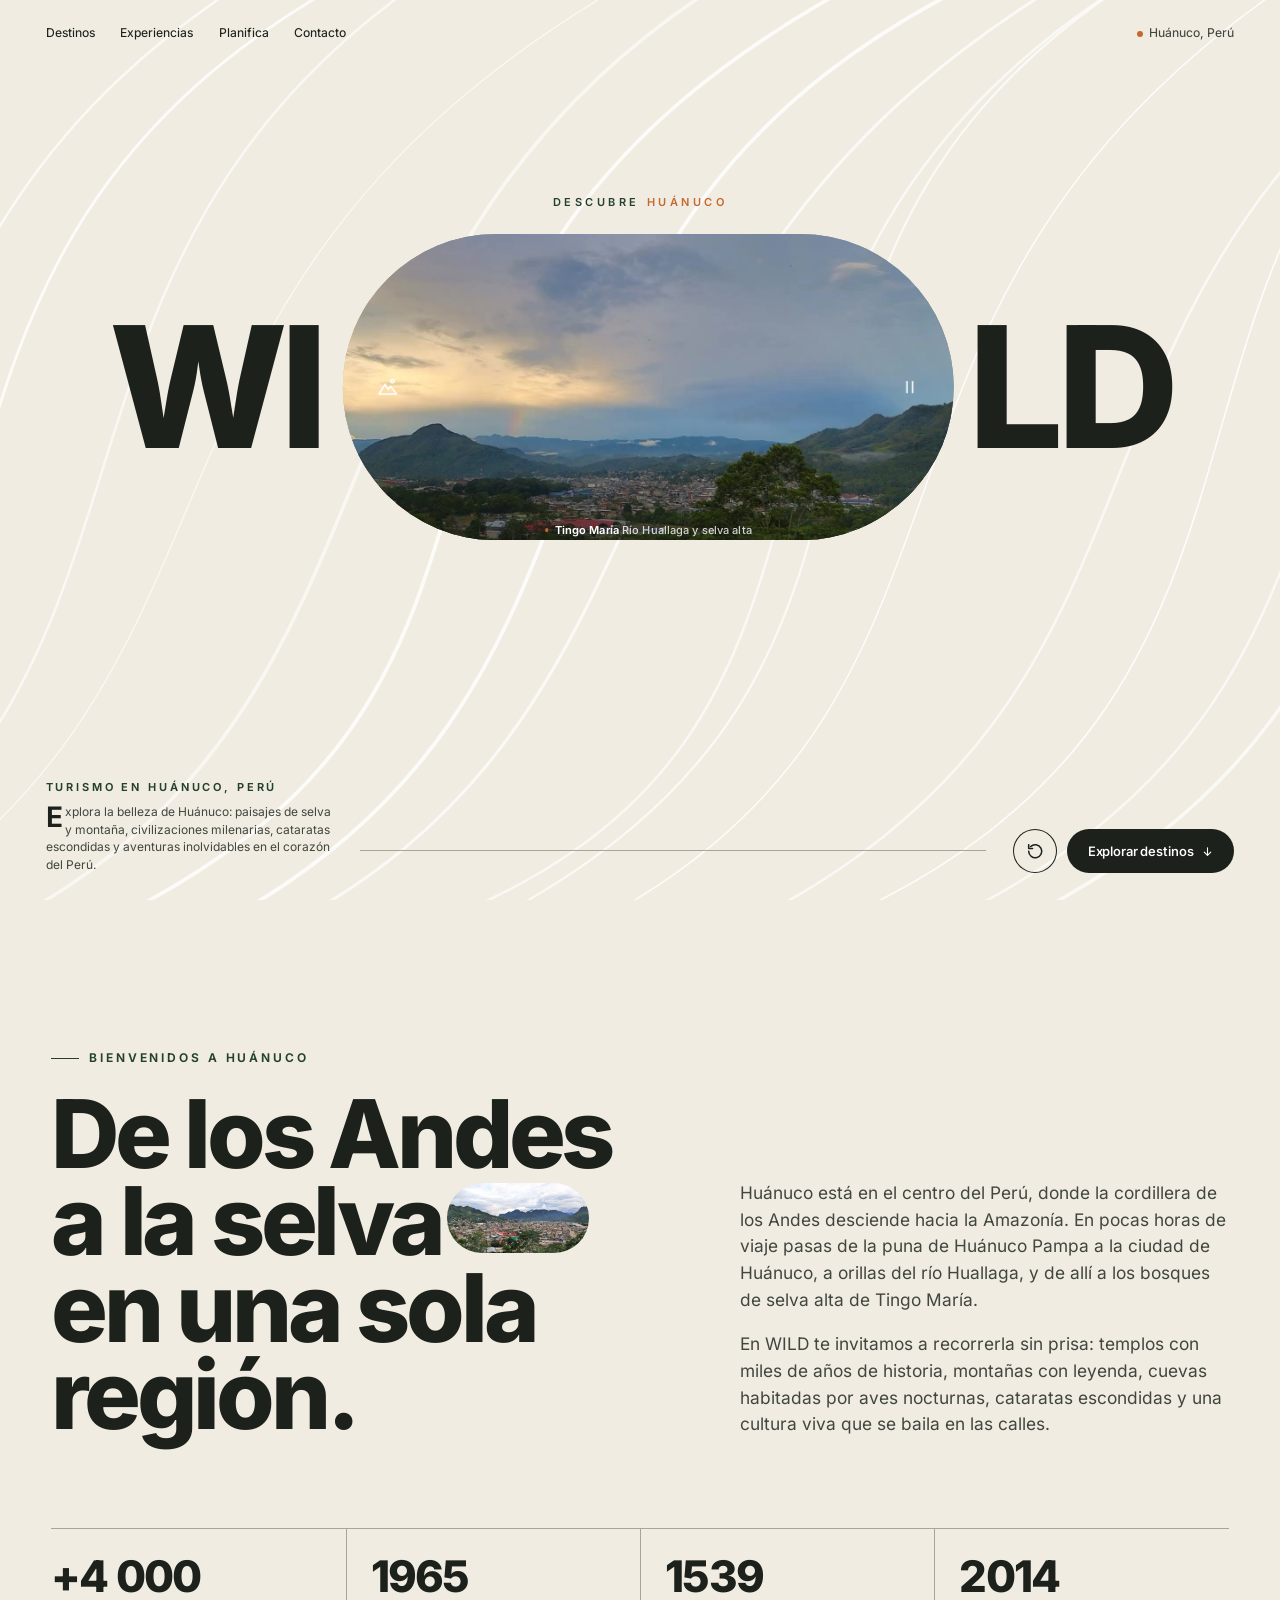
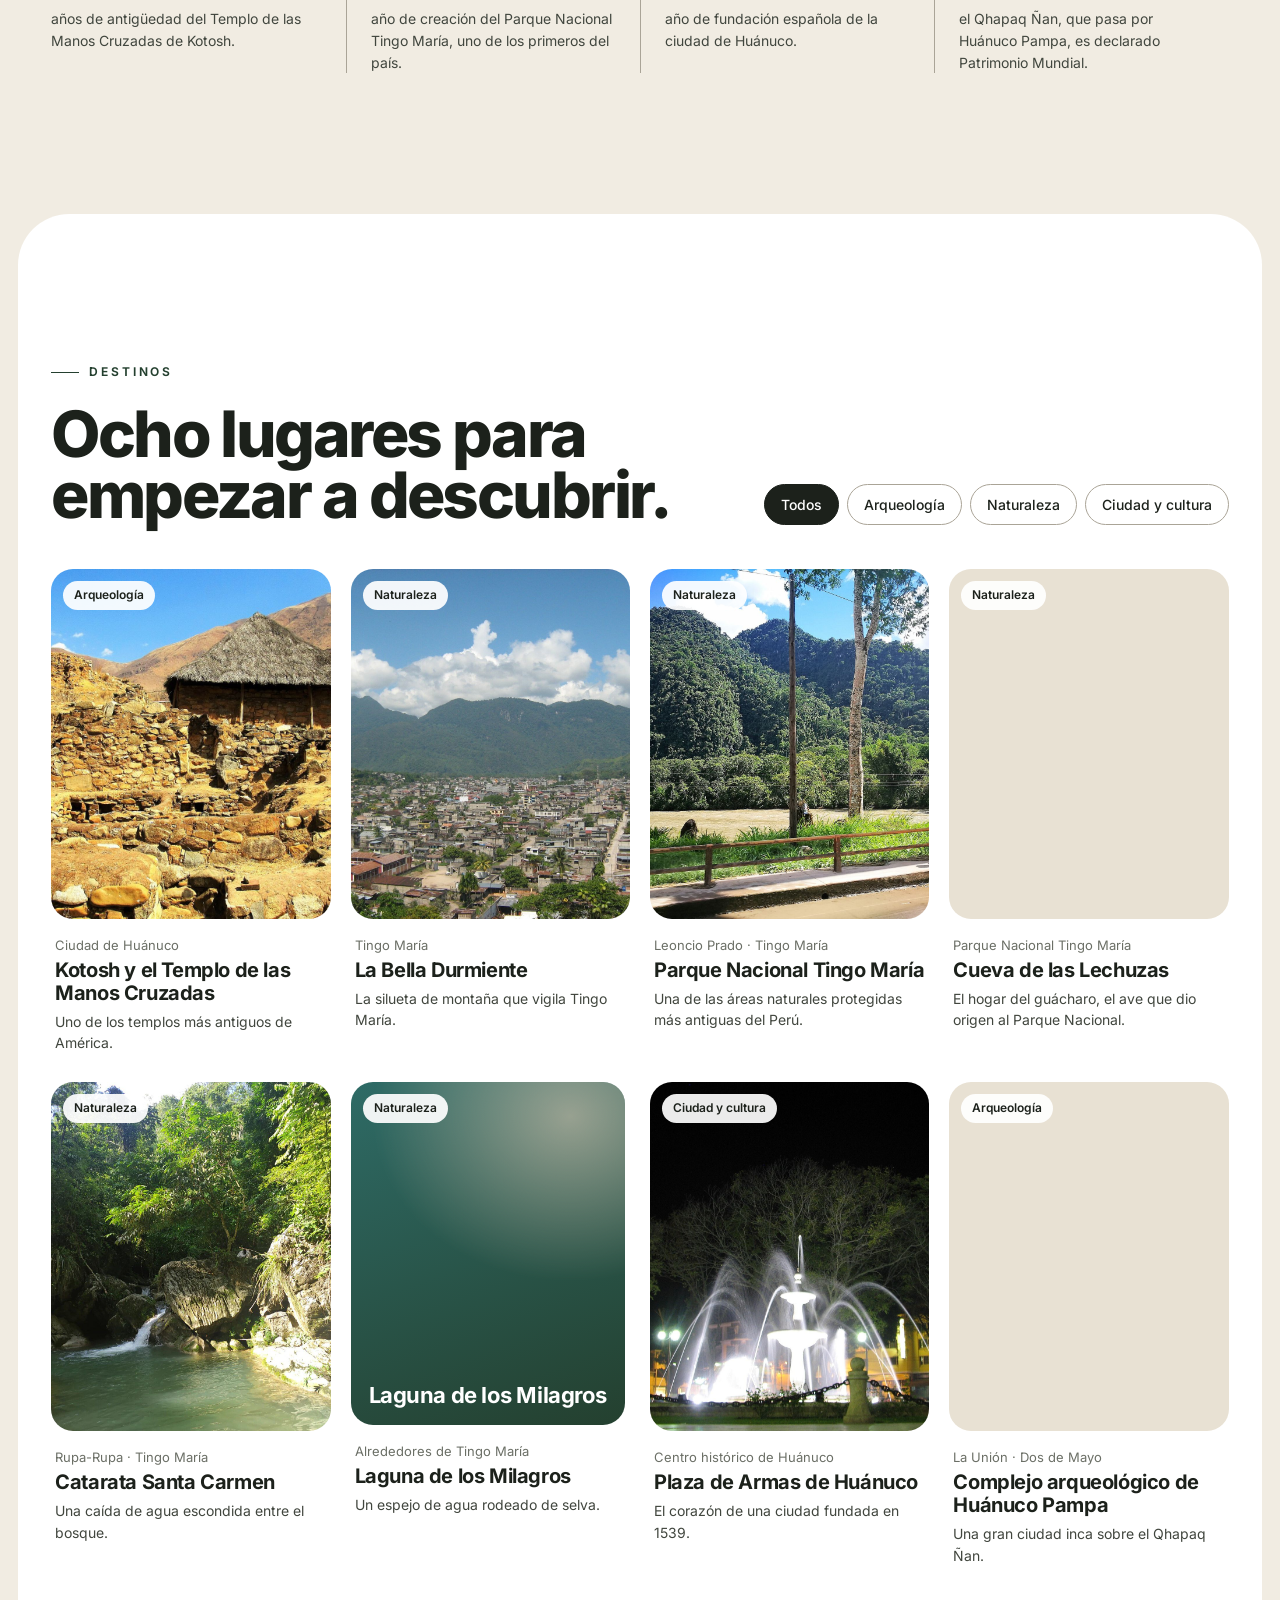
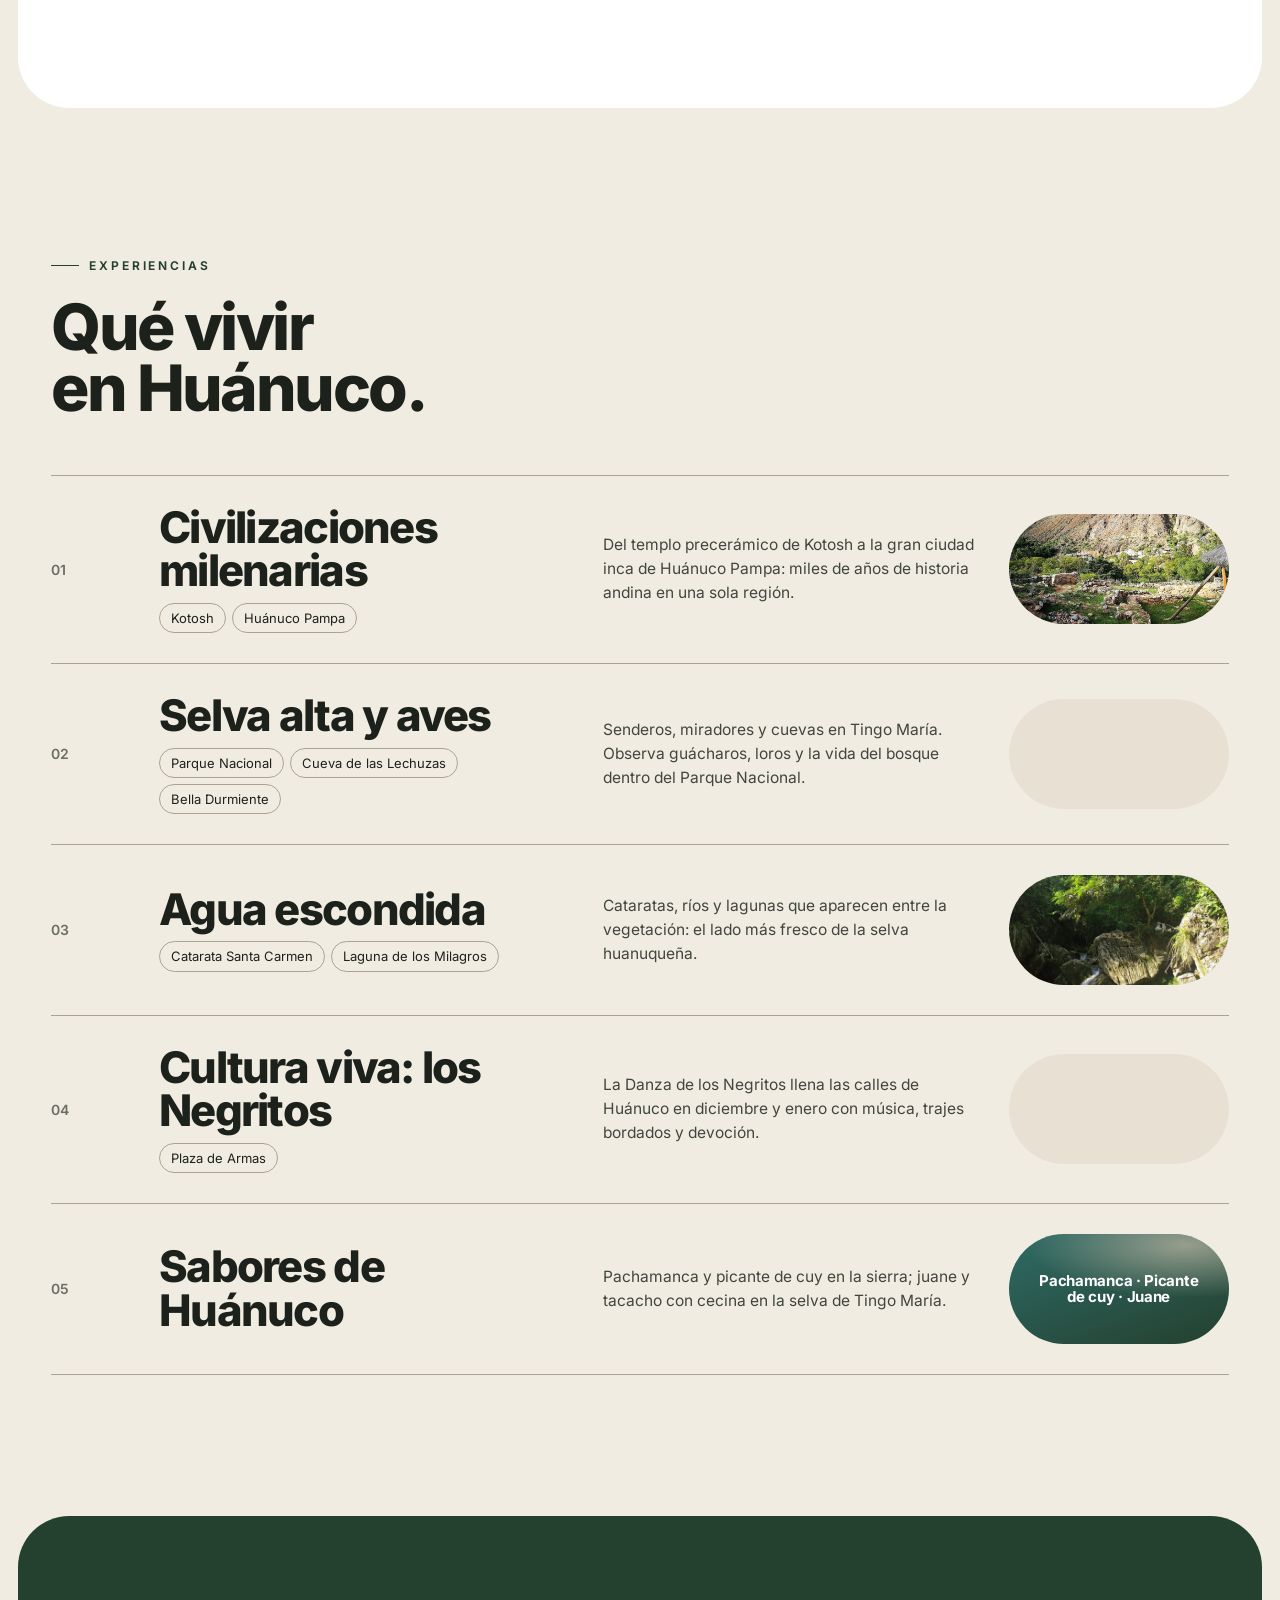
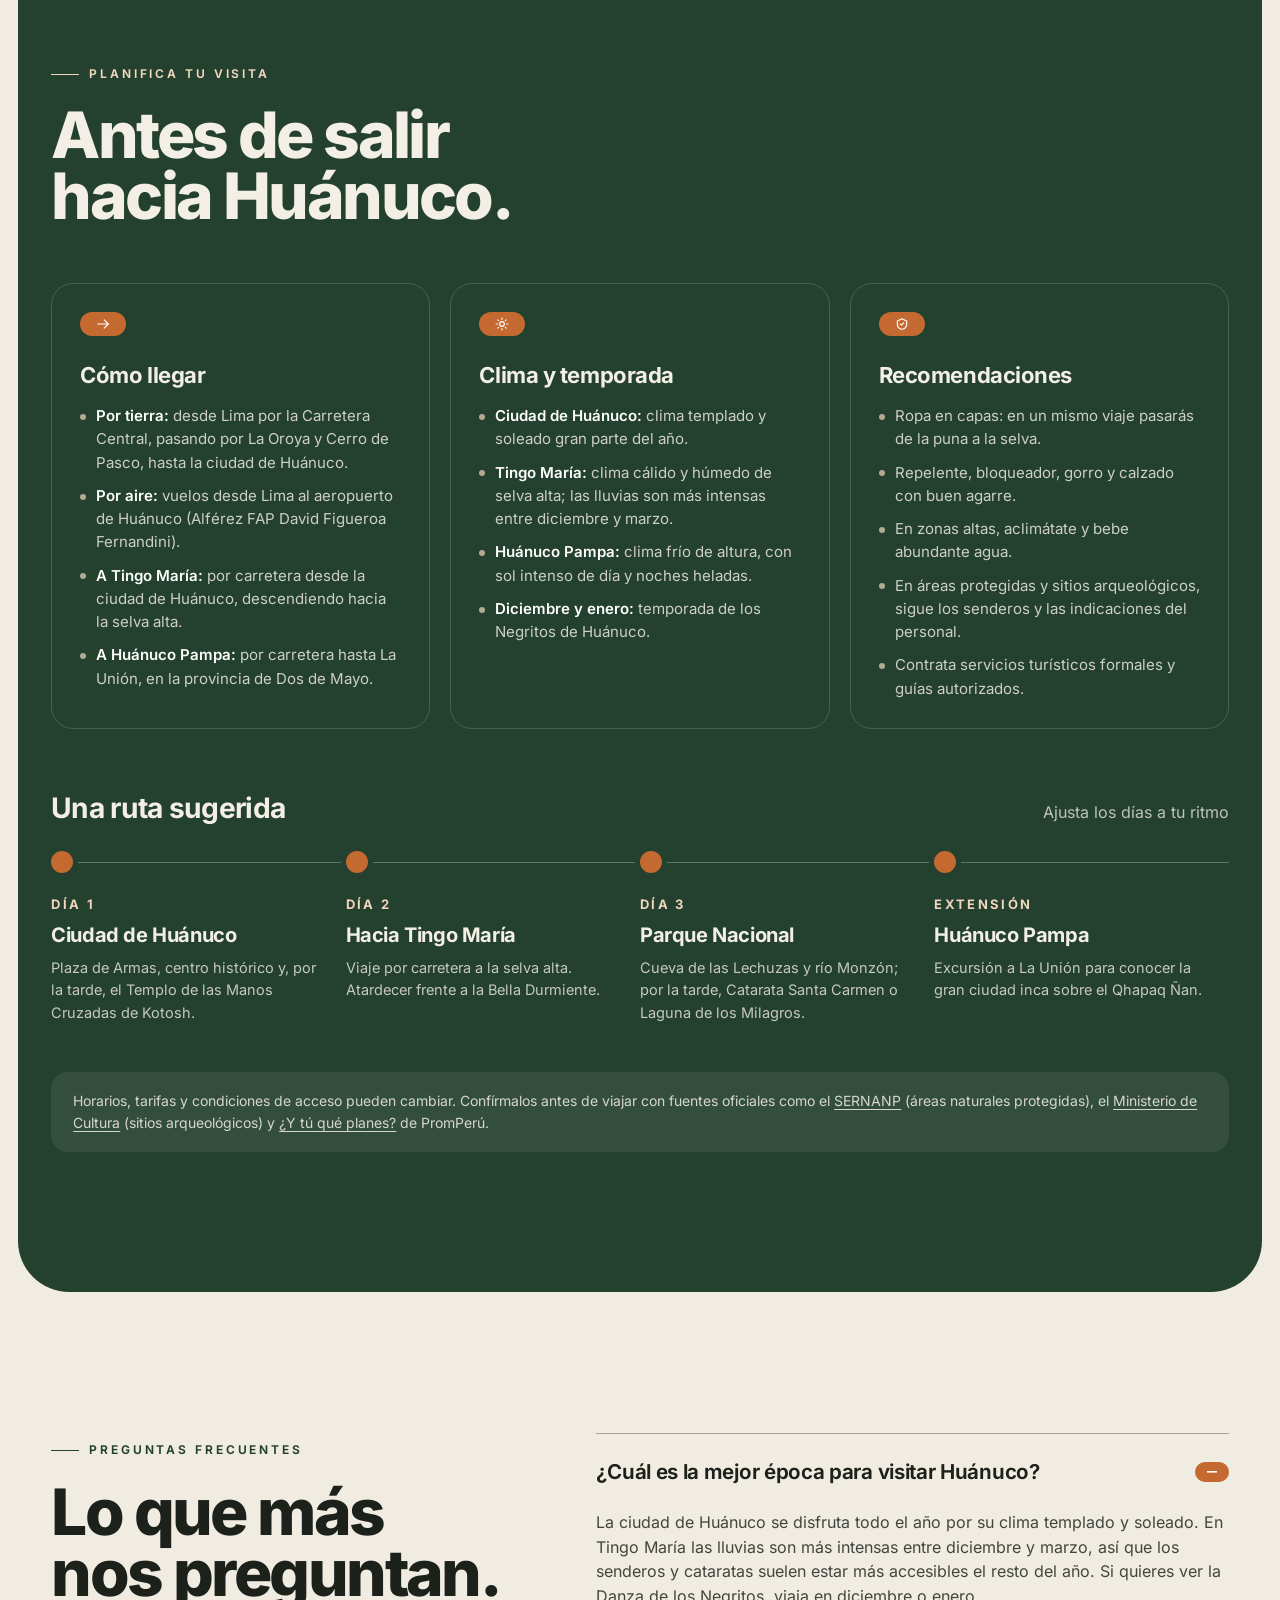
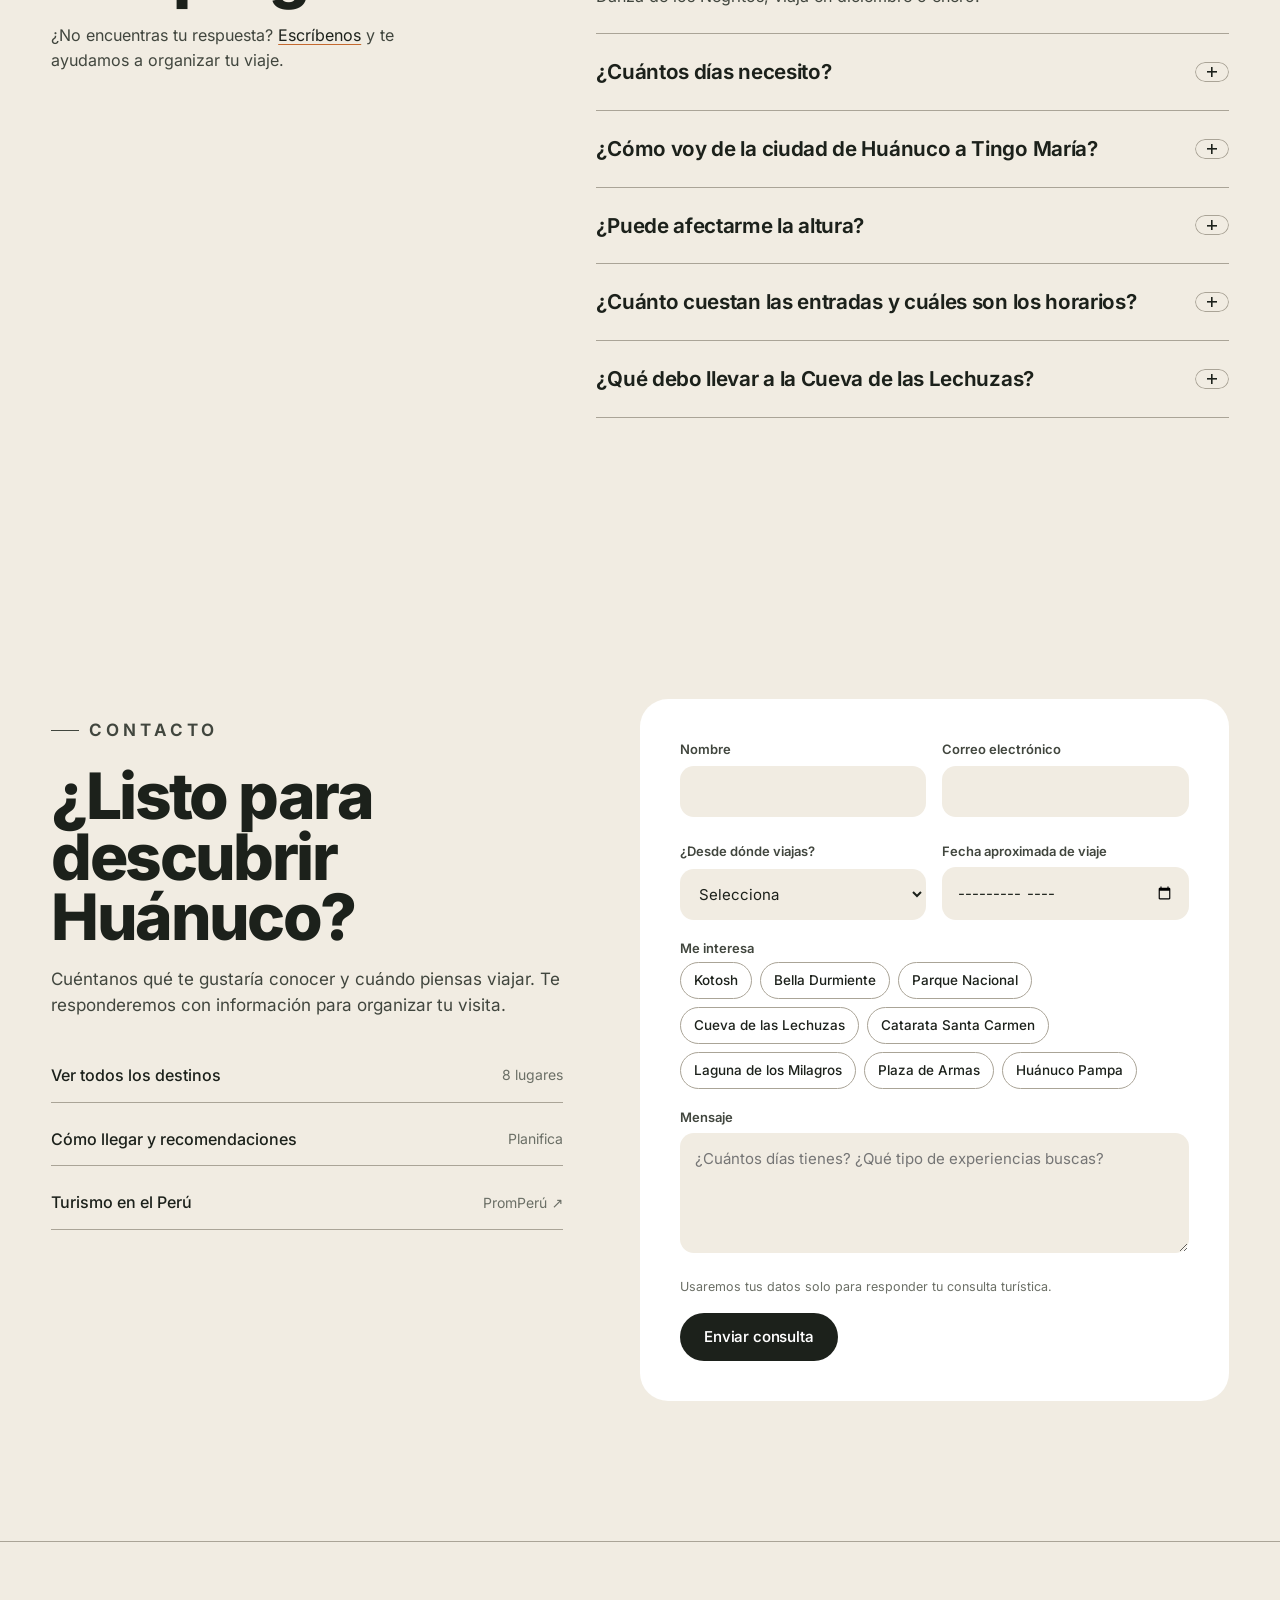
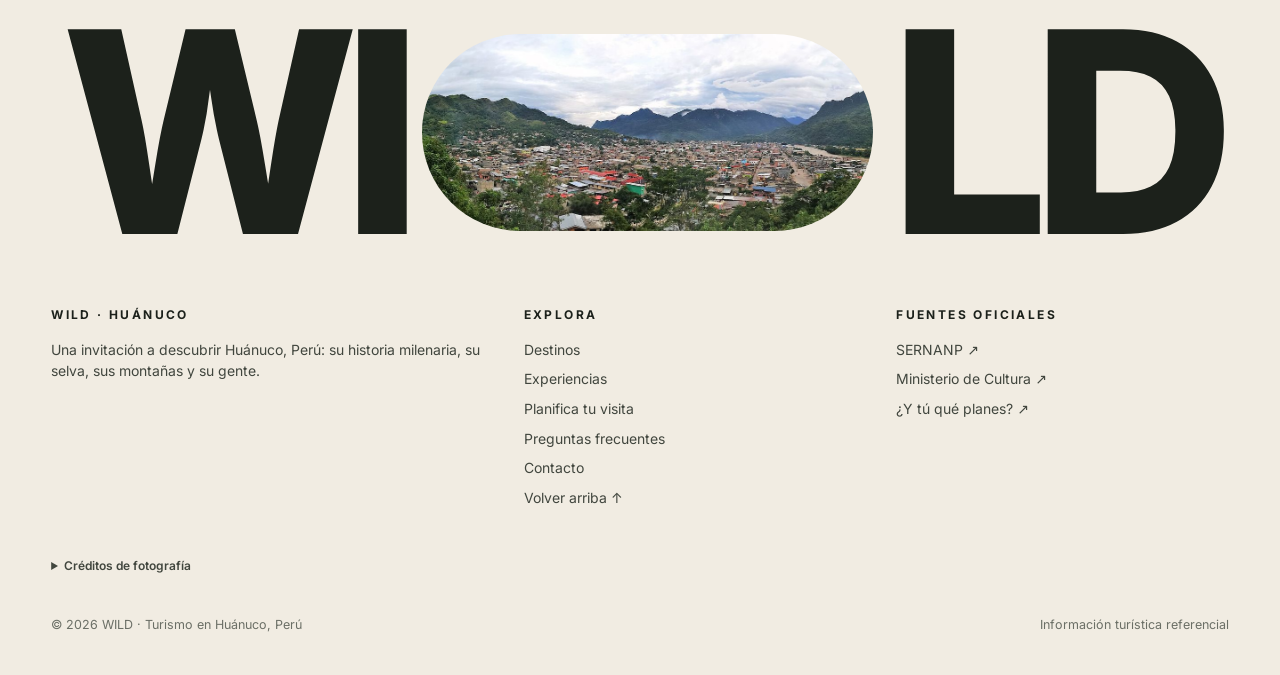
==== commit c5d5a277: "Botones de WhatsApp (flotante, contacto, menú, pie y fichas con mensaje por destino) Co-Authored-By:" ====
--- a/index.html
+++ b/index.html
@@ -52,8 +52,11 @@
       </ul>
     </nav>
     <a class="btn menu__cta" href="#contacto">Solicitar información</a>
+    <a class="btn menu__wa" data-wa="general" href="#contacto" target="_blank" rel="noopener" hidden><svg class="wa-ico" viewBox="0 0 24 24" aria-hidden="true"><path d="M20.5 11.6a8.4 8.4 0 0 1-12.4 7.4L3.5 20.4l1.4-4.4A8.4 8.4 0 1 1 20.5 11.6z"/><path d="M9 8.6c.2-.5.5-.5.8-.5h.5c.2 0 .4.1.5.4l.7 1.6c.1.2 0 .4-.1.6l-.5.6c-.1.1-.1.3 0 .5.6 1 1.4 1.8 2.4 2.4.2.1.4.1.5 0l.6-.6c.2-.2.4-.2.6-.1l1.6.7c.3.1.4.3.4.5v.5c0 .3-.1.6-.5.8-.6.4-1.5.6-2.4.3-2.3-.8-4.1-2.6-4.9-4.9-.3-.9-.1-1.8.3-2.3z"/></svg><span>Escríbenos por WhatsApp</span></a>
   </div>
 </div>
+
+<a class="wa-float" data-wa="general" href="#contacto" target="_blank" rel="noopener" aria-label="Escríbenos por WhatsApp" hidden><svg class="wa-ico" viewBox="0 0 24 24" aria-hidden="true"><path d="M20.5 11.6a8.4 8.4 0 0 1-12.4 7.4L3.5 20.4l1.4-4.4A8.4 8.4 0 1 1 20.5 11.6z"/><path d="M9 8.6c.2-.5.5-.5.8-.5h.5c.2 0 .4.1.5.4l.7 1.6c.1.2 0 .4-.1.6l-.5.6c-.1.1-.1.3 0 .5.6 1 1.4 1.8 2.4 2.4.2.1.4.1.5 0l.6-.6c.2-.2.4-.2.6-.1l1.6.7c.3.1.4.3.4.5v.5c0 .3-.1.6-.5.8-.6.4-1.5.6-2.4.3-2.3-.8-4.1-2.6-4.9-4.9-.3-.9-.1-1.8.3-2.3z"/></svg><span>WhatsApp</span></a>
 
 <button class="totop" id="toTop" type="button" aria-label="Volver arriba" hidden>
   <svg viewBox="0 0 24 24" aria-hidden="true"><path d="M12 19V5"/><path d="m6 11 6-6 6 6"/></svg>
@@ -276,6 +279,11 @@
         <p class="kicker">Contacto</p>
         <h2 class="h-lg" id="contact-title">¿Listo para<br>descubrir Huánuco?</h2>
         <p>Cuéntanos qué te gustaría conocer y cuándo piensas viajar. Te responderemos con información para organizar tu visita.</p>
+        <a class="wa-card" data-wa="general" href="#contacto" target="_blank" rel="noopener" hidden>
+          <span class="wa-card__ico"><svg class="wa-ico" viewBox="0 0 24 24" aria-hidden="true"><path d="M20.5 11.6a8.4 8.4 0 0 1-12.4 7.4L3.5 20.4l1.4-4.4A8.4 8.4 0 1 1 20.5 11.6z"/><path d="M9 8.6c.2-.5.5-.5.8-.5h.5c.2 0 .4.1.5.4l.7 1.6c.1.2 0 .4-.1.6l-.5.6c-.1.1-.1.3 0 .5.6 1 1.4 1.8 2.4 2.4.2.1.4.1.5 0l.6-.6c.2-.2.4-.2.6-.1l1.6.7c.3.1.4.3.4.5v.5c0 .3-.1.6-.5.8-.6.4-1.5.6-2.4.3-2.3-.8-4.1-2.6-4.9-4.9-.3-.9-.1-1.8.3-2.3z"/></svg></span>
+          <span class="wa-card__txt"><b>Escríbenos por WhatsApp</b><span>Respuesta directa a tus consultas · <span data-wa-number></span></span></span>
+          <svg class="wa-card__go" viewBox="0 0 24 24" aria-hidden="true"><path d="M5 12h14"/><path d="m13 6 6 6-6 6"/></svg>
+        </a>
         <div class="contact__links">
           <a href="#destinos">Ver todos los destinos <span>8 lugares</span></a>
           <a href="#planifica">Cómo llegar y recomendaciones <span>Planifica</span></a>
@@ -341,6 +349,7 @@
       <div>
         <h4>WILD · Huánuco</h4>
         <p>Una invitación a descubrir Huánuco, Perú: su historia milenaria, su selva, sus montañas y su gente.</p>
+        <p class="foot-wa" data-wa-block hidden>WhatsApp: <a data-wa="general" href="#contacto" target="_blank" rel="noopener"><span data-wa-number></span></a></p>
       </div>
       <div>
         <h4>Explora</h4>
@@ -393,6 +402,7 @@
       </div>
       <div class="modal__actions">
         <a class="btn" href="#contacto" id="m-ask">Solicitar información</a>
+        <a class="btn btn--wa" id="m-wa" data-wa="destino" href="#contacto" target="_blank" rel="noopener" hidden><svg class="wa-ico" viewBox="0 0 24 24" aria-hidden="true"><path d="M20.5 11.6a8.4 8.4 0 0 1-12.4 7.4L3.5 20.4l1.4-4.4A8.4 8.4 0 1 1 20.5 11.6z"/><path d="M9 8.6c.2-.5.5-.5.8-.5h.5c.2 0 .4.1.5.4l.7 1.6c.1.2 0 .4-.1.6l-.5.6c-.1.1-.1.3 0 .5.6 1 1.4 1.8 2.4 2.4.2.1.4.1.5 0l.6-.6c.2-.2.4-.2.6-.1l1.6.7c.3.1.4.3.4.5v.5c0 .3-.1.6-.5.8-.6.4-1.5.6-2.4.3-2.3-.8-4.1-2.6-4.9-4.9-.3-.9-.1-1.8.3-2.3z"/></svg><span>WhatsApp</span></a>
         <button class="btn btn--light" type="button" id="m-share">
           <svg viewBox="0 0 24 24" aria-hidden="true"><rect x="9" y="9" width="11" height="11" rx="2"/><path d="M5 15V6a2 2 0 0 1 2-2h9"/></svg>
           <span>Copiar enlace</span>
--- a/css/styles.css
+++ b/css/styles.css
@@ -878,3 +878,58 @@
   .modal__pager { margin-top: 22px; }
   .pager__btn { max-width: 40%; font-size: 13.5px; }
 }
+
+/* =========================================================
+   WHATSAPP
+   ========================================================= */
+:root { --wa: #1f9e55; --wa-dark: #17804a; }
+[data-wa][hidden], [data-wa-block][hidden] { display: none !important; }
+.wa-ico { width: 20px; height: 20px; flex: none; }
+.wa-ico path { fill: none; stroke: currentColor; stroke-width: 1.7; stroke-linecap: round; stroke-linejoin: round; }
+.wa-ico path + path { fill: currentColor; stroke: none; }
+
+.wa-float {
+  position: fixed; z-index: 45;
+  right: calc(16px + env(safe-area-inset-right, 0px));
+  bottom: calc(16px + env(safe-area-inset-bottom, 0px));
+  display: inline-flex; align-items: center; gap: 8px;
+  height: 52px; padding: 0 20px 0 16px; border-radius: 999px;
+  background: var(--wa); color: #fff; font-weight: 650; font-size: 15px;
+  box-shadow: 0 8px 24px rgba(16,40,24,.28);
+  transition: transform .25s var(--ease), background .2s, opacity .4s;
+}
+.wa-float:hover { background: var(--wa-dark); transform: translateY(-2px); }
+.wa-float .wa-ico { width: 24px; height: 24px; }
+body.is-intro .wa-float { opacity: 0; pointer-events: none; }
+body.has-wa .totop { bottom: calc(80px + env(safe-area-inset-bottom, 0px)); right: calc(18px + env(safe-area-inset-right, 0px)); }
+
+.wa-card {
+  margin-top: 30px;
+  display: flex; align-items: center; gap: 16px;
+  padding: 18px 20px; border-radius: 20px;
+  background: var(--wa); color: #fff;
+  transition: background .2s, transform .25s var(--ease);
+}
+.wa-card:hover { background: var(--wa-dark); transform: translateY(-2px); }
+.wa-card__ico { width: 48px; height: 48px; border-radius: 50%; background: rgba(255,255,255,.16); display: grid; place-items: center; flex: none; }
+.wa-card__ico .wa-ico { width: 26px; height: 26px; }
+.wa-card__txt { display: grid; gap: 2px; min-width: 0; }
+.wa-card__txt b { font-size: 17px; }
+.wa-card__txt > span { font-size: 14px; opacity: .9; }
+.wa-card__go { width: 20px; height: 20px; margin-left: auto; flex: none; }
+.wa-card__go path { fill: none; stroke: currentColor; stroke-width: 2; stroke-linecap: round; stroke-linejoin: round; }
+
+.btn--wa { background: var(--wa); }
+.btn--wa:hover { background: var(--wa-dark); }
+.btn--wa .wa-ico { width: 18px; height: 18px; }
+
+.menu__wa { margin-top: 10px; background: var(--wa); height: 52px; font-size: 16px; align-self: stretch; }
+.menu__wa:hover { background: var(--wa-dark); }
+.foot-wa { margin-top: 12px; }
+.foot-wa a { color: var(--ink); font-weight: 600; text-decoration: underline; text-underline-offset: 3px; text-decoration-color: var(--wa); }
+
+@media (max-width: 720px) {
+  .wa-float { height: 52px; width: 52px; padding: 0; justify-content: center; }
+  .wa-float span { display: none; }
+  body.has-wa .totop { bottom: calc(78px + env(safe-area-inset-bottom, 0px)); right: calc(18px + env(safe-area-inset-right, 0px)); width: 44px; height: 44px; }
+}
